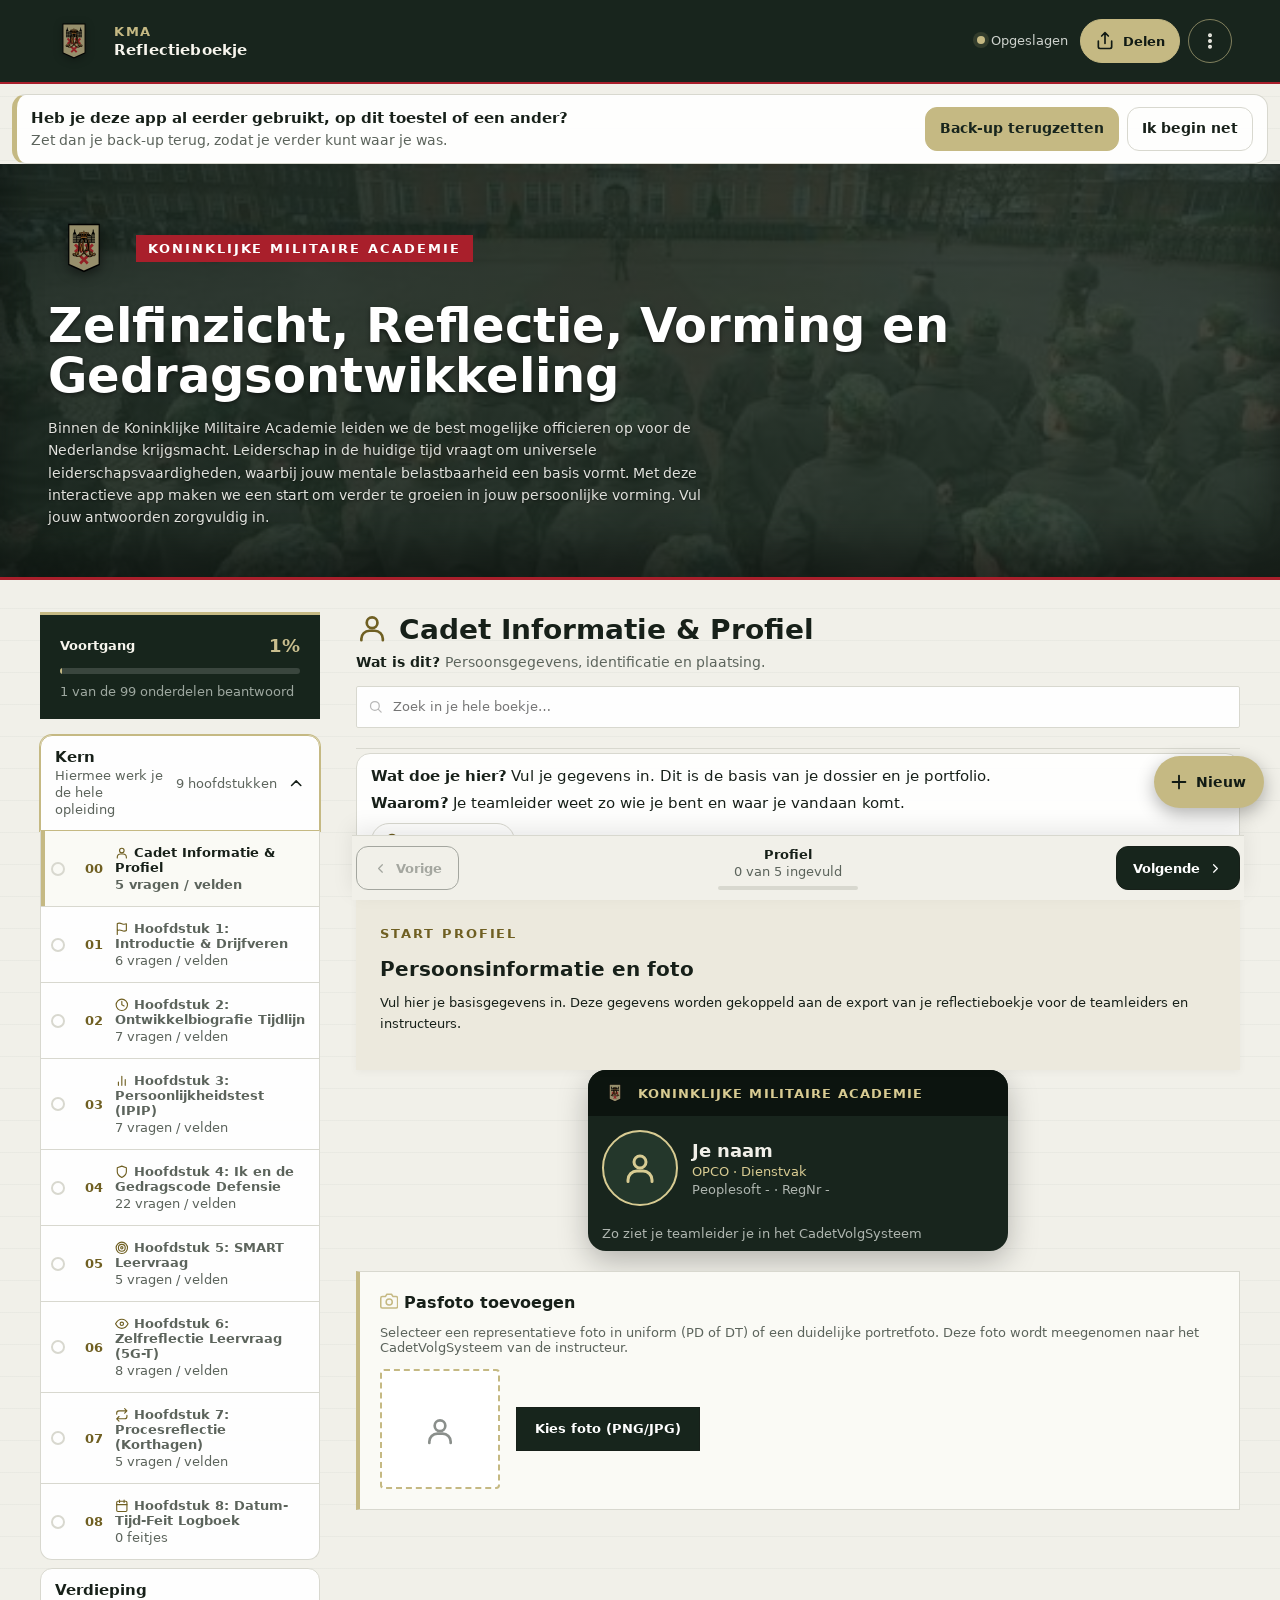
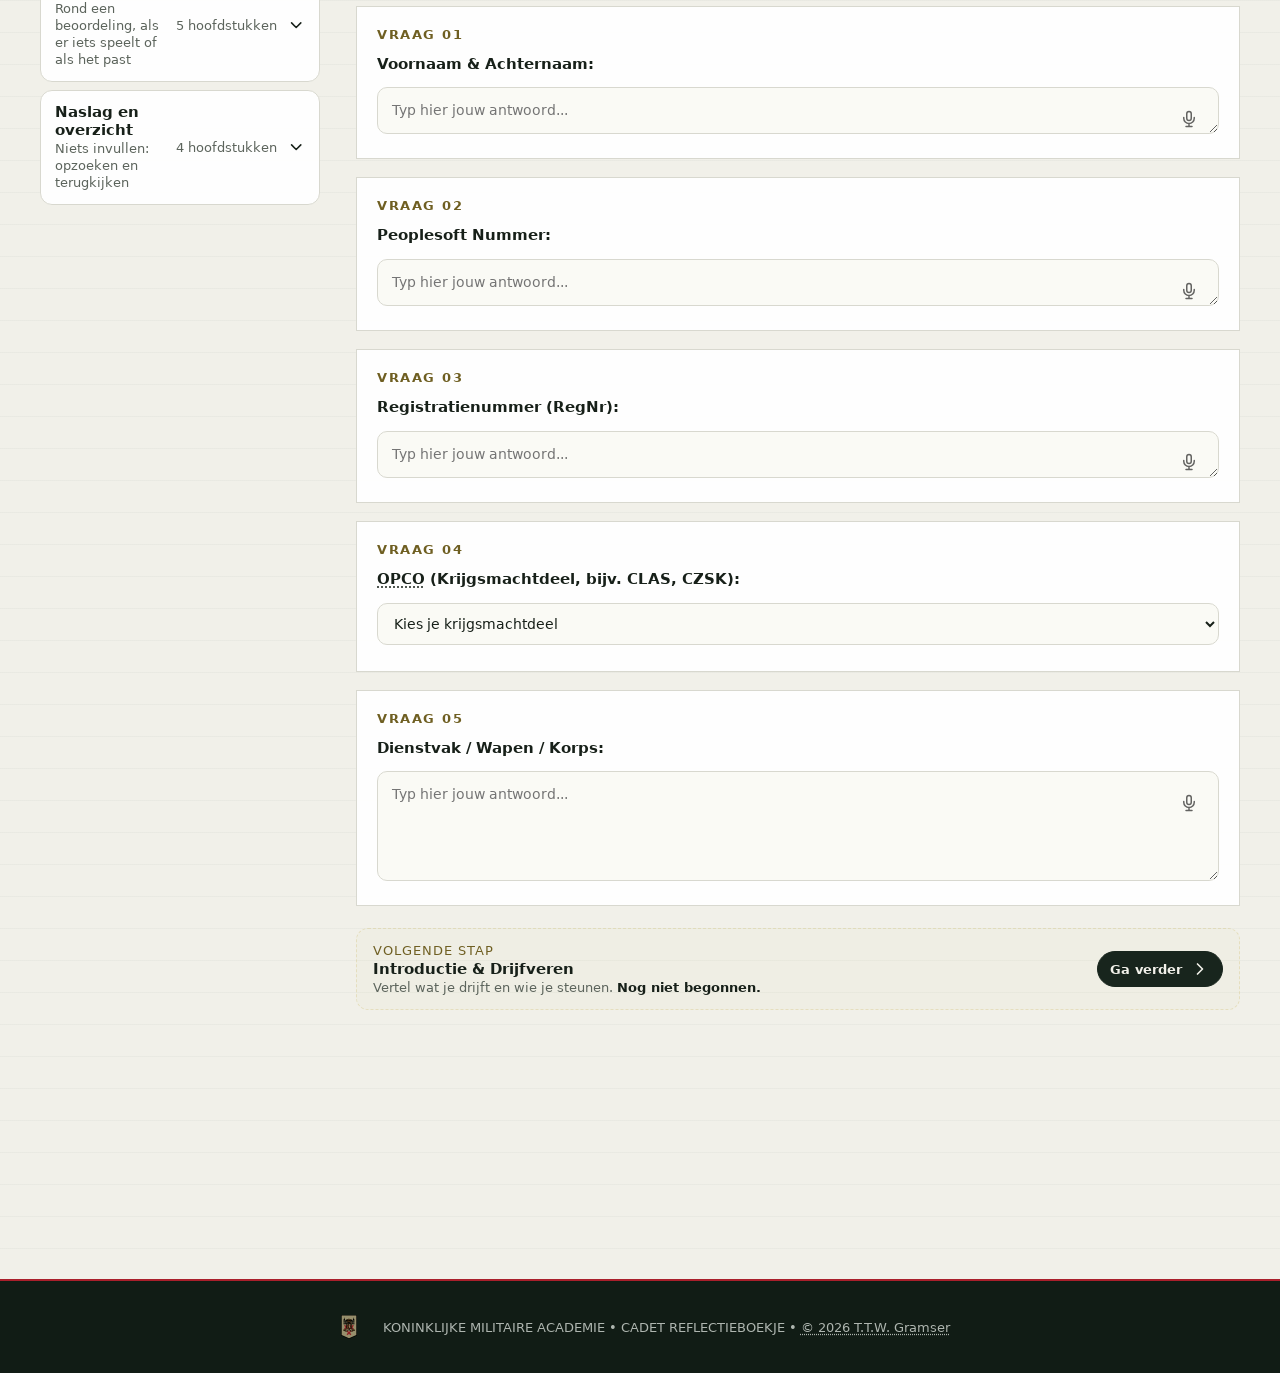
==== reflectieboekje/index.html @ c65cafa5 "Website 4.21.0 Co-Authored-By: Claude Opus 5.5 <noreply@anthropic.com>" ====
<!-- Copyright (c) 2026 T.T.W. Gramser. Gemaakt door T.T.W. Gramser. Alle rechten voorbehouden. -->
<!doctype html>
<html lang="nl">
  <head>
    <meta http-equiv="Content-Security-Policy" content="default-src 'self'; script-src 'self' 'unsafe-inline'; style-src 'self' 'unsafe-inline'; img-src 'self' data: blob:; media-src 'self' data: blob:; font-src 'self' data:; connect-src 'self'; worker-src 'self' blob:; frame-src 'self' blob: data:; manifest-src 'self'; object-src 'none'; base-uri 'self'; form-action 'none'">
    <link rel="manifest" href="manifest.webmanifest">
    <meta name="theme-color" content="#0c140f">
    <meta name="apple-mobile-web-app-capable" content="yes">
    <meta name="mobile-web-app-capable" content="yes">
    <meta name="apple-mobile-web-app-status-bar-style" content="black-translucent">
    <link rel="apple-touch-icon" href="apple-touch-icon.png">
    <script src="kma-web.js"></script>
    <script src="kma-web-veilig.js" defer></script>
    <link rel="stylesheet" href="fonts/fonts.css" />
    <script src="kma-bridge.js"></script>
    <script src="kma-5gt.js"></script>
    <script src="kma-patterns.js"></script>
    <script src="kma-transfer.js"></script>
    <script src="kma-gegevens.js"></script>
    <script src="kma-opco.js"></script>
    <meta charset="UTF-8" />
    <meta name="viewport" content="width=device-width, initial-scale=1.0" />
    <title>KMA - Reflectieboekje</title>
    <style>
      /* Fonts are bundled in the app (fonts/fonts.css), so they also work offline */

      :root {
        --bg-main: #f1f0e9;
        --bg-card: rgba(255, 255, 255, 0.92);
        --bg-card-deep: #ece9dd;
        --bg-widget: #fafaf5;
        --text-primary: #172019;
        --text-muted: #5c645c;
        --header-bg: #18251d;
        --accent-red: #a91f2b;
        --accent-gold: #c5b983;
        --accent-red-text: #a91f2b;   /* rode tekst: genoeg contrast (WCAG) */
        --accent-gold-text: #6f6430;  /* gouden tekst op licht: genoeg contrast */
        --border-color: #d8d8cf;
      }

      body.dark-theme {
        --bg-main: #111a14;
        --bg-card: rgba(24, 37, 29, 0.88);
        --bg-card-deep: #1b2a20;
        --bg-widget: #18261e;
        --text-primary: #f1f0e9;
        --text-muted: #aeb5af;
        --header-bg: #0c140f;
        --accent-red: #c82837;
        --accent-gold: #d8cb92;
        --accent-red-text: #ec7680;
        --accent-gold-text: #d8cb92;
        --tp-sum-text: #ec7680;
        --tp-form-text: #7fb3dc;
        --border-color: #2c3d31;
      }

      * { box-sizing: border-box; }
      html { scroll-behavior: smooth; }
      body { margin: 0; min-width: 320px; min-height: 100vh; font-family: 'KMA Tekst', system-ui, sans-serif; background: var(--bg-main); color: var(--text-primary); transition: background 300ms ease, color 300ms ease; }
      button, textarea, input, select { font: inherit; }
      button, a { -webkit-tap-highlight-color: transparent; }

      .app-shell {
        min-height: 100vh;
        background: linear-gradient(rgba(38, 49, 39, 0.035) 1px, transparent 1px), var(--bg-main);
        background-size: 100% 32px;
      }

      .site-header {
        min-height: 84px;
        height: auto;
        display: flex;
        align-items: center;
        justify-content: space-between;
        padding: 12px clamp(16px, 4vw, 48px);
        color: #f7f5ed;
        background: var(--header-bg);
        border-bottom: 2px solid var(--accent-red);
        position: relative;
        z-index: 100;
        gap: 16px;
        flex-wrap: wrap;
      }

      .brand { display: flex; align-items: center; gap: 14px; color: inherit; text-decoration: none; }
      .brand-logo {
        height: 52px;
        width: auto;
        object-fit: contain;
        filter: drop-shadow(0 2px 4px rgba(0,0,0,0.3));
      }
      .brand-copy { display: flex; flex-direction: column; gap: 2px; }
      .brand-copy span { color: var(--accent-gold); font-size: 13px; font-weight: 700; letter-spacing: 0.13em; text-transform: uppercase; }
      .brand-copy strong { font-family: 'KMA Tekst', sans-serif; font-size: 17px; letter-spacing: 0.01em; }

      /* Improved Grid Toolbar for Header Action Buttons */
      .header-actions {
        display: grid;
        grid-template-columns: repeat(auto-fit, minmax(90px, 1fr));
        gap: 8px;
        align-items: center;
        z-index: 101;
      }

      .save-status {
        display: flex; align-items: center; gap: 6px; color: #ccd1cc; font-size: 13px;
        grid-column: 1 / -1; justify-content: flex-end; margin-bottom: 2px;
      }
      .status-dot { width: 8px; height: 8px; border-radius: 50%; background: var(--accent-gold); box-shadow: 0 0 0 4px rgba(197, 185, 131, 0.15); transition: background 300ms ease; }
      .status-dot.saving { background: var(--kma-action); box-shadow: 0 0 0 4px rgba(197, 185, 131, 0.3); }

      .btn-header {
        padding: 8px 12px; border: 1px solid var(--accent-gold); color: var(--accent-gold); background: rgba(24, 37, 29, 0.9);
        font-size: 13px; font-weight: 700; cursor: pointer; border-radius: 4px; transition: all 160ms ease;
        touch-action: manipulation; text-align: center; white-space: nowrap;
      }
      .btn-header:hover, .btn-header:active { background: var(--accent-gold); color: #18251d; }

      .hero {
        position: relative;
        z-index: 1;
        padding: 48px clamp(16px, 4vw, 48px);
        color: white;
        background: linear-gradient(135deg, rgba(24, 37, 29, 0.9) 0%, rgba(40, 54, 44, 0.85) 100%),
                    url('kma-academie.jpg') center/cover no-repeat;
        border-bottom: 3px solid var(--accent-red);
        box-shadow: inset 0 -30px 40px rgba(0,0,0,0.4);
      }
      .hero-brand {
        display: flex;
        align-items: center;
        gap: 16px;
        margin-bottom: 16px;
      }
      .hero-logo {
        height: 72px;
        width: auto;
        object-fit: contain;
        filter: drop-shadow(0 3px 6px rgba(0,0,0,0.5));
      }
      .hero .eyebrow { display: inline-block; padding: 6px 12px; color: #fff; background: var(--accent-red); font-size: 13px; font-weight: 700; letter-spacing: 0.15em; text-transform: uppercase; }
      .hero h1 { margin: 0; font-family: 'KMA Tekst', sans-serif; font-size: clamp(28px, 5vw, 48px); font-weight: 600; line-height: 1.05;  text-shadow: 0 2px 4px rgba(0,0,0,0.5); }
      .hero-intro { max-width: 680px; margin: 16px 0 0; color: #e1e2dd; font-size: 14px; line-height: 1.6; text-shadow: 0 1px 2px rgba(0,0,0,0.5); }

      .workspace {
        width: min(1200px, calc(100% - 32px));
        display: grid;
        grid-template-columns: 280px minmax(0, 1fr);
        gap: 36px;
        margin: 0 auto;
        padding: 32px 0 60px;
        position: relative;
        z-index: 2;
      }

      .side-panel { align-self: start; position: sticky; top: 16px; }
      .progress-card { padding: 20px; background: #17251c; color: #f7f5ed; border-top: 3px solid var(--accent-gold); }
      .progress-heading { display: flex; align-items: center; justify-content: space-between; margin-bottom: 12px; font-size: 13px; font-weight: 600; }
      .progress-heading strong { color: #c9be8e; font-size: 18px; }
      .progress-track { height: 6px; background: rgba(255, 255, 255, 0.15); border-radius: 3px; overflow: hidden; }
      .progress-track span { display: block; height: 100%; background: var(--kma-action); transition: width 300ms ease; }
      .progress-card p { margin: 10px 0 0; color: #9da79f; font-size: 13px; }

      .step-nav { margin-top: 16px; border-top: 1px solid var(--border-color); }
      .step-link {
        width: 100%; display: flex; gap: 12px; align-items: center; padding: 14px 10px;
        border: 0; border-bottom: 1px solid var(--border-color); color: var(--text-muted); text-align: left; background: transparent; cursor: pointer; transition: all 160ms ease;
      }
      .step-link:hover { background: rgba(255, 255, 255, 0.4); color: var(--text-primary); }
      .step-link.active { color: var(--text-primary); background: var(--bg-card); box-shadow: inset 4px 0 var(--kma-action); font-weight: 600; }
      .step-number { color: var(--kma-action-text); font-family: 'KMA Tekst', sans-serif; font-size: 13px; font-weight: 700; }
      .step-copy { display: flex; flex-direction: column; gap: 2px; }
      .step-copy strong { font-family: 'KMA Tekst', sans-serif; font-size: 13px; }
      .step-copy small { color: var(--text-muted); font-size: 13px; }

      .section-heading { padding-bottom: 20px; border-bottom: 1px solid var(--border-color); }
      .section-heading h2 { margin: 0 0 8px; color: var(--text-primary); font-family: 'KMA Tekst', sans-serif; font-size: clamp(24px, 4vw, 36px); line-height: 1.1; }
      .section-heading p { margin: 0; color: var(--text-muted); font-size: 14px; }

      /* Search Filter Input */
      .search-box { margin-top: 16px; position: relative; display: flex; align-items: center; }
      .search-box input {
        width: 100%; padding: 10px 14px 10px 36px; border: 1px solid var(--border-color);
        background: var(--bg-card); color: var(--text-primary); font-size: 13px; border-radius: 2px;
      }
      .search-box::before { content: ""; position: absolute; left: 12px; width: 15px; height: 15px; opacity: 0.6; background: url("data:image/svg+xml,%3Csvg xmlns='http://www.w3.org/2000/svg' viewBox='0 0 24 24' fill='none' stroke='%23888' stroke-width='2' stroke-linecap='round'%3E%3Ccircle cx='11' cy='11' r='7'/%3E%3Cpath d='M21 21l-4.35-4.35'/%3E%3C/svg%3E") no-repeat center / contain; }

      .guidance-card { position: relative; margin-top: 24px; padding: 24px; border-top: 4px solid var(--kma-action); color: var(--text-primary); background: var(--bg-card-deep); box-shadow: 0 2px 8px rgba(0,0,0,0.04); }
      .guidance-kicker { margin: 0 0 8px; color: var(--kma-action-text); font-size: 13px; font-weight: 700; letter-spacing: 0.15em; text-transform: uppercase; }
      .guidance-card h3 { margin: 0 0 12px; color: var(--text-primary); font-family: 'KMA Tekst', sans-serif; font-size: 20px; }
      .guidance-card p { margin: 0 0 12px; font-size: 13px; line-height: 1.6; }
      .guidance-emphasis { padding: 12px 14px; border-left: 2px solid #425648; background: rgba(255, 255, 255, 0.3); font-style: italic; }
      .guidance-list { margin: 16px 0; padding-left: 20px; font-size: 13px; line-height: 1.6; }
      .guidance-list li { margin-bottom: 8px; }

      .questions { display: grid; gap: 18px; margin-top: 24px; }
      .question-card { padding: 20px; border: 1px solid var(--border-color); background: var(--bg-card); transition: transform 160ms ease, box-shadow 160ms ease; position: relative; }
      .question-card:focus-within { transform: translateY(-2px); box-shadow: 0 6px 16px rgba(24,37,29,0.08); border-color: #3f5545; }
      .question-card.deepening { border-left: 4px solid var(--kma-action); background: var(--bg-card-deep); }
      .question-label { display: flex; align-items: center; justify-content: space-between; margin-bottom: 12px; color: var(--kma-action-text); font-size: 13px; font-weight: 700; letter-spacing: 0.12em; text-transform: uppercase; }
      .question-card label { display: block; margin-bottom: 12px; color: var(--text-primary); font-family: 'KMA Tekst', sans-serif; font-size: 15px; font-weight: 600; line-height: 1.45; }

      .textarea-wrapper { position: relative; }
      .question-card textarea {
        width: 100%; min-height: 110px; resize: vertical; padding: 12px 14px; padding-right: 40px;
        border: 1px solid var(--border-color); outline: none; color: var(--text-primary); background: var(--bg-widget); font-size: 14px; line-height: 1.5;
      }
      .question-card textarea:focus { border-color: #3f5545; box-shadow: 0 0 0 3px rgba(63, 85, 69, 0.12); }

      .btn-mic {
        position: absolute; right: 10px; top: 10px; background: transparent; border: none; font-size: 18px; cursor: pointer; opacity: 0.6; transition: opacity 160ms ease;
      }
      .btn-mic:hover { opacity: 1.0; }
      .btn-mic.listening { opacity: 1.0; animation: pulse-mic 1s infinite; }
      @keyframes pulse-mic { 0% { transform: scale(1); } 50% { transform: scale(1.2); } 100% { transform: scale(1); } }

      /* Interactive Widgets */
      .widget-box { margin-top: 20px; padding: 20px; background: var(--bg-widget); border: 1px solid var(--border-color); border-left: 4px solid var(--accent-gold); }
      .widget-box h4 { margin: 0 0 12px; color: var(--text-primary); font-family: 'KMA Tekst', sans-serif; font-size: 16px; }

      .hexaco-grid { display: grid; grid-template-columns: repeat(auto-fit, minmax(220px, 1fr)); gap: 14px; margin-top: 14px; }
      .hexaco-item { padding: 12px; background: var(--bg-card); border: 1px solid var(--border-color); }
      .hexaco-item label { display: flex; justify-content: space-between; font-size: 13px; font-weight: 700; color: var(--text-primary); margin-bottom: 6px; }
      .hexaco-item input[type=range] { width: 100%; accent-color: var(--accent-red); cursor: pointer; }

      .swot-grid { display: grid; grid-template-columns: 1fr 1fr; gap: 12px; margin-top: 14px; }
      .swot-box { padding: 12px; border: 1px solid var(--border-color); background: var(--bg-card); }
      .swot-box h5 { margin: 0 0 6px; font-size: 13px; font-weight: 700; color: var(--kma-action-text); }
      .swot-box ul { margin: 0; padding-left: 18px; font-size: 13px; color: var(--text-primary); }

      .timeline-list { display: flex; flex-direction: column; gap: 8px; margin-top: 12px; }
      .timeline-entry { display: flex; align-items: center; justify-content: space-between; padding: 8px 12px; background: var(--bg-card); border: 1px solid var(--border-color); font-size: 13px; }
      .timeline-entry.top { border-left: 3px solid #18251d; }
      .timeline-entry.bottom { border-left: 3px solid var(--accent-red); }
      .timeline-form { display: flex; gap: 8px; flex-wrap: wrap; margin-top: 10px; }
      .timeline-form input, .timeline-form select { padding: 8px 10px; border: 1px solid var(--border-color); font-size: 13px; background: var(--bg-card); color: var(--text-primary); }

      /* 5G-T Multi Case Manager */
      .cases-tabs { display: flex; flex-wrap: wrap; gap: 8px; margin-bottom: 16px; border-bottom: 2px solid var(--border-color); padding-bottom: 12px; }
      .case-tab {
        padding: 8px 14px; background: var(--bg-card-deep); border: 1px solid var(--border-color); color: var(--text-primary);
        font-size: 13px; font-weight: 600; cursor: pointer; border-radius: 3px; transition: all 160ms ease;
      }
      .case-tab.active { background: #18251d; color: #fff; border-color: #18251d; }
      .btn-add-case { padding: 8px 14px; background: var(--kma-action); color: var(--kma-action-ink); border: none; font-size: 13px; font-weight: 700; cursor: pointer; border-radius: 3px; }

      /* Jargon List Grid */
      .jargon-grid { display: grid; grid-template-columns: repeat(auto-fit, minmax(280px, 1fr)); gap: 14px; margin-top: 16px; }
      .jargon-card { padding: 14px; background: var(--bg-card); border: 1px solid var(--border-color); border-left: 3px solid var(--kma-action); }
      .jargon-card-header { display: flex; justify-content: space-between; align-items: center; margin-bottom: 6px; }
      .jargon-title { font-weight: 700; font-size: 14px; color: var(--text-primary); }
      .jargon-cat { font-size: 13px; font-weight: 700; padding: 2px 6px; background: var(--bg-card-deep); color: var(--kma-action-text); text-transform: uppercase; border-radius: 2px; }
      .jargon-def { font-size: 13px; color: var(--text-muted); line-height: 1.5; margin: 0; }

      /* Floating Action Buttons (FABs) */
      .fab-container {
        position: fixed; right: 20px; bottom: 20px; z-index: 990;
        display: flex; flex-direction: column; gap: 10px; align-items: flex-end;
      }
      .fab-btn {
        display: flex; align-items: center; gap: 8px; padding: 12px 18px;
        color: #fff; border: none; border-radius: 30px; font-size: 13px; font-weight: 700;
        cursor: pointer; box-shadow: 0 4px 16px rgba(0,0,0,0.3); transition: transform 160ms ease, background 160ms ease;
        touch-action: manipulation;
      }
      .fab-btn.ref5gt { background: #18251d; border: 1px solid var(--accent-gold); }
      .fab-btn:hover, .fab-btn:active { transform: scale(1.05); }

      /* Modal Overlay */
      .modal-overlay {
        position: fixed; inset: 0; z-index: 1000; background: rgba(0,0,0,0.65); backdrop-filter: blur(3px);
        display: none; align-items: center; justify-content: center; padding: 16px;
      }
      .modal-overlay.active { display: flex !important; }
      .modal-card {
        width: min(750px, 100%); max-height: 90vh; overflow-y: auto; background: var(--bg-main);
        border: 2px solid var(--accent-gold); padding: 24px; border-radius: 4px; box-shadow: 0 10px 30px rgba(0,0,0,0.4);
      }

      .pin-modal-overlay {
        position: fixed; inset: 0; z-index: 9999; background: #111c15; color: #fff;
        display: none; flex-direction: column; align-items: center; justify-content: center; padding: 24px; text-align: center;
      }
      .pin-modal-overlay.active { display: flex !important; }
      .pin-input-box {
        width: 180px; padding: 12px; font-size: 24px; letter-spacing: 0.3em; text-align: center;
        margin: 16px 0; border: 2px solid var(--accent-gold); background: #18251d; color: #fff; outline: none;
      }

      .hexaco-test-item { padding: 12px; border-bottom: 1px solid var(--border-color); background: var(--bg-card); }
      .hexaco-test-item label { display: block; font-size: 13px; font-weight: 600; margin-bottom: 8px; color: var(--text-primary); }
      .likert-options { display: flex; gap: 12px; flex-wrap: wrap; font-size: 13px; }
      .likert-options label { font-weight: normal; cursor: pointer; display: flex; align-items: center; gap: 4px; margin: 0; }

      .form-navigation { display: flex; justify-content: space-between; gap: 12px; margin-top: 28px; padding-top: 20px; border-top: 1px solid var(--border-color); }
      .button {
        min-height: 44px; display: inline-flex; align-items: center; justify-content: center; gap: 8px;
        padding: 0 18px; border: 1px solid var(--text-primary); font-size: 13px; font-weight: 700; cursor: pointer; transition: all 160ms ease;
      }
      .button.primary { color: white; background: #17251c; }
      .button.secondary { color: var(--text-primary); background: transparent; }
      .button.danger { color: var(--kma-warn-text); border-color: var(--kma-warn); background: transparent; }
      .button:disabled { opacity: 0.35; cursor: not-allowed; }

      footer {
        display: flex; align-items: center; justify-content: center; gap: 16px; padding: 28px 24px;
        color: #aeb5af; background: #111c15; font-size: 13px; text-align: center; border-top: 2px solid var(--accent-red);
      }

      /* Print View Styling */
      @media print {
        .site-header, .hero, .side-panel, .form-navigation, .fab-container, .btn-header, .search-box, .btn-mic { display: none !important; }
        .workspace { display: block; width: 100%; }
        .question-card, .widget-box, .guidance-card { page-break-inside: avoid; border: 1px solid #000; background: #fff !important; color: #000 !important; }
        textarea { border: 1px solid #000 !important; background: #fff !important; color: #000 !important; }
      }

      @media (max-width: 850px) {
        .workspace { grid-template-columns: minmax(0, 1fr); gap: 24px; }
        .side-panel, .side-panel * { min-width: 0; }
        .side-panel { position: static; }
        .step-nav { display: grid; grid-template-columns: repeat(2, 1fr); }
      }
      @media (max-width: 600px) {
        .step-nav { grid-template-columns: 1fr; }
        .form-navigation { flex-direction: column-reverse; }
        .button { width: 100%; }
        .header-actions { grid-template-columns: repeat(2, 1fr); }
        .fab-container { right: 16px; bottom: 16px; }
        .swot-grid { grid-template-columns: 1fr; }
      @keyframes spin { 0% { transform: rotate(0deg); } 100% { transform: rotate(360deg); } }
    </style>
    <script src="qrcode.min.js"></script>
      <link rel="stylesheet" href="kma-ui.css" />
    <link rel="stylesheet" href="kma-chapters.css" />
  </head>
  <body>
    <!-- PIN Verification Lock Screen -->
    <div class="pin-modal-overlay" id="pin-lock-screen">
      <img src="kma-embleem.svg" alt="KMA Embleem" style="height: 80px; margin-bottom: 16px;" />
      <h2 style="margin: 0 0 8px; font-family: 'KMA Tekst', sans-serif; color: var(--accent-gold);">KONINKLIJKE MILITAIRE ACADEMIE</h2>
      <p style="font-size: 14px; color: #ccc; margin: 0 0 16px;">Beveiligd Cadet Reflectieboekje. Voer je 4-cijferige PIN-code in:</p>
      <input type="password" id="pin-verify-input" maxlength="4" class="pin-input-box" placeholder="••••" />
      <div style="display:flex; gap:10px;">
        <button type="button" class="button primary" onclick="verifyPin()">Ontgrendelen 🔓</button>
      </div>
      <p id="pin-error-msg" style="color:var(--accent-red-text, var(--accent-red)); font-size:13px; margin-top:12px; display:none;">Onjuiste PIN-code. Probeer opnieuw.</p>

    </div>

    <div class="app-shell">
      <header class="site-header">
        <a class="brand" href="#">
          <img src="kma-embleem.svg" alt="KMA Embleem" class="brand-logo" />
          <div class="brand-copy">
            <span>KMA</span>
            <strong>Reflectieboekje</strong>
          </div>
        </a>
        <div class="header-actions">
          <div class="save-status">
            <span class="status-dot" id="status-dot"></span>
            <span id="save-status-text">Opgeslagen</span>
          </div>
          <button type="button" class="btn-header" onclick="openKMASelfFormModal()" title="KMA Beoordelingsformulier (Zelfbeoordeling)">📑 Beoordelingsformulier</button>
          <button type="button" class="btn-header" onclick="openCadetQRModal()" title="Toon Snel Profiel QR Code voor Instructeur">📱 QR Code</button>
          <button type="button" class="btn-header" onclick="shareViaBluetoothNative()" title="Deel met Teamleider via Quick Share of Bluetooth">📶 Quick Share</button>
          <button type="button" class="btn-header" onclick="openPinSetupModal()" title="Beveiliging PIN Instellen">🔒 PIN</button>
          <button type="button" class="btn-header" onclick="toggleTheme()" title="Wissel Donkere/Lichte Modus">🌙 Modus</button>
          <button type="button" class="btn-header" onclick="openPrintPreview()" title="Opgemaakte Afdruk / PDF">🖨️ PDF</button>
          <button type="button" class="btn-header" onclick="triggerImportBackup()" title="Back-up terugzetten">📂 Terugzetten</button>
          <button type="button" class="btn-header" onclick="exportAnswers()" title="Alles Exporteren">📄 Export</button>
          <input type="file" id="file-import" accept=".json,.txt" style="display:none;" onchange="importBackupFile(event)" />
        </div>
      </header>

      <section class="hero">
        <div class="hero-brand">
          <img src="kma-embleem.svg" alt="KMA Embleem" class="hero-logo" />
          <span class="eyebrow">Koninklijke Militaire Academie</span>
        </div>
        <h1>Zelfinzicht, Reflectie, Vorming en Gedragsontwikkeling</h1>
        <p class="hero-intro">
          Binnen de Koninklijke Militaire Academie leiden we de best mogelijke officieren op voor de Nederlandse krijgsmacht. Leiderschap in de huidige tijd vraagt om universele leiderschapsvaardigheden, waarbij jouw mentale belastbaarheid een basis vormt. Met deze interactieve app maken we een start om verder te groeien in jouw persoonlijke vorming. Vul jouw antwoorden zorgvuldig in.
        </p>
      </section>

      <main class="workspace">
        <aside class="side-panel">
          <div class="progress-card">
            <div class="progress-heading">
              <span>Voortgang</span>
              <strong id="progress-percentage">0%</strong>
            </div>
            <div class="progress-track">
              <span id="progress-bar" style="width: 0%"></span>
            </div>
            <p id="progress-details">0 van de 85 onderdelen beantwoord</p>
          </div>

          <nav class="step-nav" id="step-nav"></nav>
        </aside>

        <section class="content-panel">
          <!-- Sticky Quick-Select Chapter Dropdown Menu -->
          <div style="display:flex; flex-wrap:wrap; gap:8px; justify-content:space-between; align-items:center; background:var(--bg-card); padding:10px 14px; border:1px solid var(--border-color); margin-bottom:16px; border-left:4px solid var(--kma-action);">
            <label for="quick-chapter-select" style="font-size:13px; color:var(--text-primary); font-weight:bold;">📑 Snelle Hoofdstukken Navigatie:</label>
            <select id="quick-chapter-select" onchange="goToStep(parseInt(this.value, 10))" style="max-width:100%; min-width:0; flex:1 1 200px; padding:8px 10px; border:1px solid var(--border-color); font-size:13px; background:var(--bg-widget); color:var(--text-primary); font-weight:bold;">
            </select>
          </div>

          <div class="section-heading">
            <h2 id="step-title">1. Introductie</h2>
            <p id="step-desc">Basisgegevens, gezinssituatie en woonsituatie.</p>

            <div class="search-box">
              <input type="text" id="search-input" aria-label="Zoek in je hele boekje" placeholder="🔍 Zoek trefwoord in vragen, antwoorden & begrippen..." oninput="filterQuestions(this.value)" />
            </div>
          </div>

          <div id="guidance-container"></div>
          <div id="widget-container"></div>
          <div class="questions" id="questions-container"></div>

          <div class="form-navigation" style="margin-bottom: 30px;">
            <button type="button" class="button secondary" id="btn-prev" onclick="changeStep(-1)">← Vorige</button>
            <div style="display:flex; gap:8px;">
              <button type="button" class="button danger" onclick="clearData()">Wissen</button>
              <button type="button" class="button primary" id="btn-next" onclick="changeStep(1)">Volgende →</button>
            </div>
          </div>
          <div style="height: 120px;"></div>
        </section>
      </main>

      <!-- Export Fallback Modal Overlay -->
      <div class="modal-overlay" id="export-modal">
        <div class="modal-card">
          <div style="display:flex; justify-content:space-between; align-items:center; margin-bottom:16px;">
            <h3 style="margin:0; color:var(--text-primary);" id="export-modal-title">📄 Exporteer Dossier</h3>
            <button type="button" style="background:transparent; color:var(--text-primary); border:1px solid var(--border-color); font-size:18px; cursor:pointer;" onclick="closeExportModal()">✕</button>
          </div>
          <p style="font-size:13px; color:var(--text-muted); margin-bottom:12px;">Hieronder zie je jouw geëxporteerde rapportage. Tik op de knop om de tekst te kopiëren of op te slaan:</p>
          <textarea id="export-modal-textarea" style="width:100%; min-height:250px; font-family:monospace; font-size:13px; padding:10px; border:1px solid var(--border-color); background:var(--bg-widget); color:var(--text-primary);" readonly></textarea>
          <div style="display:flex; justify-content:flex-end; gap:8px; margin-top:12px;">
            <button type="button" class="button secondary kma-btn-sluit" onclick="closeExportModal()">Sluiten</button>
            <button type="button" class="button primary" onclick="copyExportText()">📋 Kopieer naar Klembord</button>
          </div>
        </div>
      </div>

      <!-- QR Code Modal Overlay for Cadet -->
      <div class="modal-overlay" id="qr-modal">
        <div class="modal-card" style="width:min(580px, 98%); text-align:center; padding:32px;">
          <div style="display:flex; justify-content:space-between; align-items:center; margin-bottom:16px;">
            <h3 style="margin:0; font-size:22px; color:var(--text-primary);">📱 QR-code snel profiel</h3>
            <button type="button" style="background:transparent; color:var(--text-primary); border:1px solid var(--border-color); font-size:22px; cursor:pointer;" onclick="closeCadetQRModal()">✕</button>
          </div>
          <p style="font-size:14px; color:var(--text-muted); margin-bottom:20px;">Laat deze grote QR-code scannen door jouw Teamleider of Senior-instructeur op het CadetVolgSysteem om je profiel direct over te dragen:</p>
          <div id="qrcode-container" style="display:flex; justify-content:center; align-items:center; padding:18px; background:#ffffff; border-radius:12px; width:320px; height:320px; margin:0 auto 20px; box-shadow:0 6px 20px rgba(0,0,0,0.25);"></div>
          <p id="qr-cadet-name" style="font-weight:bold; font-size:16px; color:var(--accent-gold); margin-bottom:20px;"></p>
          <button type="button" class="button secondary kma-btn-sluit" style="width:100%; padding:14px; font-size:14px;" onclick="closeCadetQRModal()">Sluiten</button>
        </div>
      </div>

      <!-- HEXACO Interactive Questionnaire Modal (Self & Observer 360) -->
      <div class="modal-overlay" id="hexaco-test-modal">
        <div class="modal-card">
          <div style="display:flex; justify-content:space-between; align-items:center; margin-bottom:16px; border-bottom:2px solid var(--accent-red); padding-bottom:12px;">
            <div>
              <h3 style="margin:0; color:var(--text-primary);">📊 Persoonlijkheidstest (96 stellingen)</h3>
              <small style="color:var(--text-muted);">Inclusief Zelfbeoordeling & 360° Observators</small>
            </div>
            <button type="button" style="background:transparent; color:var(--text-primary); border:1px solid var(--border-color); font-size:18px; cursor:pointer;" onclick="closeHexacoTestModal()">✕</button>
          </div>

          <div style="display:flex; gap:10px; margin-bottom:16px; border-bottom:1px solid var(--border-color); padding-bottom:8px;">
            <button type="button" class="button primary" id="tab-self-btn" onclick="switchHexacoTab('self')">👤 Zelfbeoordeling </button>
            <button type="button" class="button secondary" id="tab-obs-btn" onclick="switchHexacoTab('obs')">👥 360° Observator(s)</button>
          </div>

          <!-- Self Test Container -->
          <div id="hexaco-self-container">
            <p style="font-size:13px; color:var(--text-muted); margin-bottom:12px;">Beantwoord de stellingen eerlijk op een schaal van 1 (Helemaal mee oneens) tot 5 (Helemaal mee eens):</p>
            <div id="hexaco-self-questions-list" style="max-height:50vh; overflow-y:auto; margin-bottom:16px;"></div>
            <div style="display:flex; justify-content:space-between; align-items:center;">
              <span id="hexaco-self-progress" style="font-size:13px; font-weight:bold; color:var(--accent-red-text, var(--accent-red));">0 van 96 vragen ingevuld</span>
              <button type="button" class="button primary" onclick="calculateHexacoSelfScores()">Bereken mijn profiel & SWOT 🎯</button>
            </div>
          </div>

          <!-- Observer Container -->
          <div id="hexaco-obs-container" style="display:none;">
            <div style="background:var(--bg-card); padding:14px; border:1px solid var(--border-color); margin-bottom:16px;">
              <h5 style="margin:0 0 10px; font-size:13px;">+ Nieuwe Observator Toevoegen (bijv. Mede-cadet, Instructeur, Partner)</h5>
              <div style="display:flex; gap:10px; flex-wrap:wrap; margin-bottom:10px;">
                <input type="text" id="obs-name-input" placeholder="Naam observator (bijv. Cadet Jansen)" style="flex:1; min-width:180px; padding:8px; border:1px solid var(--border-color); font-size:13px;" />
                <select id="obs-role-input" style="padding:8px; border:1px solid var(--border-color); font-size:13px;">
                  <option value="Mede-cadet / Peer">Mede-cadet / Peer</option>
                  <option value="Instructeur / GC">Instructeur / GC</option>
                  <option value="Partner / Familie">Partner / Familie</option>
                  <option value="Vriend / Bekende">Vriend / Bekende</option>
                </select>
              </div>
              <button type="button" class="button primary" onclick="addObserverProfile()">Start Observator Test 📝</button>
            </div>

            <div id="obs-questions-section" style="display:none; margin-bottom:16px; border-top:2px solid var(--accent-gold); padding-top:12px;">
              <h5 id="active-obs-title" style="margin:0 0 8px; color:var(--accent-red-text, var(--accent-red));">📝 Observatortest Invullen</h5>
              <div id="obs-questions-list" style="max-height:45vh; overflow-y:auto; margin-bottom:12px;"></div>
              <button type="button" class="button primary" onclick="saveObserverTestAnswers()">Opslaan & Bereken Observator Uitslag 🎯</button>
            </div>

            <div id="obs-profiles-list" style="display:grid; gap:10px;"></div>
          </div>
        </div>
      </div>

      <!-- PIN Setup Modal -->
      <div class="modal-overlay" id="pin-setup-modal">
        <div class="modal-card" style="width:min(450px, 100%);">
          <div style="display:flex; justify-content:space-between; align-items:center; margin-bottom:16px;">
            <h3 style="margin:0; color:var(--text-primary);">🔒 PIN-beveiliging instellen</h3>
            <button type="button" style="background:transparent; color:var(--text-primary); border:1px solid var(--border-color); font-size:18px; cursor:pointer;" onclick="closePinSetupModal()">✕</button>
          </div>
          <p style="font-size:13px; color:var(--text-muted); margin-bottom:14px;">Stel een 4-cijferige PIN-code in om je persoonlijke reflecties af te schermen.</p>

          <div style="margin-bottom:14px; text-align:center;">
            <input type="password" id="new-pin-input" maxlength="4" class="pin-input-box" placeholder="••••" />
          </div>
          <div style="display:flex; justify-content:space-between; gap:8px;">
            <button type="button" class="button danger" onclick="removePin()">PIN verwijderen</button>
            <div style="display:flex; gap:8px;">
              <button type="button" class="button secondary kma-btn-sluit" onclick="closePinSetupModal()">Annuleren</button>
              <button type="button" class="button primary" onclick="saveNewPin()">PIN opslaan</button>
            </div>
          </div>
        </div>
      </div>

      <!-- Print / PDF Report Preview Modal -->
      <div class="modal-overlay" id="print-modal">
        <div class="modal-card" style="width:min(850px, 100%);">
          <div style="display:flex; justify-content:space-between; align-items:center; margin-bottom:16px;">
            <h3 style="margin:0; color:var(--text-primary);">🖨️ KMA Reflectie Rapportage & Afdrukweergave</h3>
            <div style="display:flex; gap:8px;">
              <button type="button" class="button primary" onclick="triggerNativePrintPDF()">🖨️ Opslaan als PDF / Afdrukken</button>
              <button type="button" class="button secondary kma-btn-sluit" onclick="closePrintPreview()">Sluiten</button>
            </div>
          </div>
          <div id="print-preview-content" style="background:#fff; color:#000; padding:24px; border:1px solid #ccc; font-size:13px; line-height:1.6;">
            <!-- Generated Report Preview -->
          </div>
        </div>
      </div>

      <!-- KMA Beoordelingsformulier (Zelfbeoordeling) Modal -->
    <div class="modal-overlay" id="kma-self-form-modal">
      <div class="modal-card" style="max-width:1000px; width:96vw; max-height:92vh; border:2px solid var(--accent-gold); box-shadow:0 12px 40px rgba(0,0,0,0.8);">

        <!-- Modal Header -->
        <div style="display:flex; justify-content:space-between; align-items:center; border-bottom:2px solid var(--accent-gold); padding-bottom:14px; margin-bottom:16px;">
          <div style="display:flex; align-items:center; gap:12px;">
            <img src="kma-embleem.svg" style="height:44px; object-fit:contain;" alt="KMA Embleem" />
            <div>
              <h2 style="margin:0; font-family:'KMA Tekst', sans-serif; font-size:20px; color:var(--accent-gold); text-transform:uppercase; letter-spacing:0.5px;">KONINKLIJKE MILITAIRE ACADEMIE</h2>
              <div style="display:flex; align-items:center; gap:8px; margin-top:2px;">
                <span style="background:var(--accent-gold); color:#000; font-size:10px; padding:2px 8px; font-weight:bold; border-radius:3px;">ZELF BEOORDELING</span>
                <span style="font-size:12px; color:var(--text-primary); font-weight:600;">KMA Beoordelingsformulier (Zelfbeoordeling)</span>
              </div>
            </div>
          </div>
          <button style="background:var(--accent-red); color:#fff; border:none; font-size:18px; width:38px; height:38px; border-radius:50%; cursor:pointer; font-weight:bold; display:flex; align-items:center; justify-content:center;" onclick="closeKMASelfFormModal()" title="Sluiten">✕</button>
        </div>

        <div style="overflow-y:auto; flex:1; padding-right:6px; display:grid; gap:16px;">

          <!-- Section 1: Algemene Gegevens -->
          <div style="background:var(--bg-widget); padding:16px; border:1px solid var(--border-color); border-left:4px solid var(--accent-gold); border-radius:6px;">
            <h3 style="color:var(--accent-gold); margin:0 0 12px; font-size:16px;">📋 1. Algemene gegevens cadet</h3>
            <div style="display:grid; grid-template-columns:repeat(auto-fit, minmax(220px, 1fr)); gap:10px;">
              <div>
                <label style="font-size:11px; font-weight:bold; color:var(--text-muted); display:block; margin-bottom:3px;">Naam cadet:</label>
                <input type="text" id="kma-self-name" style="width:100%; padding:8px 10px; background:var(--bg-main); color:var(--text-primary); border:1px solid var(--border-color); border-radius:4px; font-weight:bold; font-size:13px;" />
              </div>
              <div>
                <label style="font-size:11px; font-weight:bold; color:var(--text-muted); display:block; margin-bottom:3px;">Peoplesoft ID:</label>
                <input type="text" id="kma-self-peoplesoft" style="width:100%; padding:8px 10px; background:var(--bg-main); color:var(--text-primary); border:1px solid var(--border-color); border-radius:4px; font-size:13px;" />
              </div>
              <div>
                <label style="font-size:11px; font-weight:bold; color:var(--text-muted); display:block; margin-bottom:3px;">Registratienummer (RegNr):</label>
                <input type="text" id="kma-self-regnr" style="width:100%; padding:8px 10px; background:var(--bg-main); color:var(--text-primary); border:1px solid var(--border-color); border-radius:4px; font-size:13px;" />
              </div>
              <div>
                <label style="font-size:11px; font-weight:bold; color:var(--text-muted); display:block; margin-bottom:3px;">OPCO (Krijgsmachtdeel):</label>
                <input type="text" id="kma-self-opco" style="width:100%; padding:8px 10px; background:var(--bg-main); color:var(--text-primary); border:1px solid var(--border-color); border-radius:4px; font-size:13px;" />
              </div>
              <div>
                <label style="font-size:11px; font-weight:bold; color:var(--text-muted); display:block; margin-bottom:3px;">Groep / Peloton:</label>
                <select id="kma-self-group" style="width:100%; padding:8px 10px; background:var(--bg-main); color:var(--text-primary); border:1px solid var(--border-color); border-radius:4px; font-size:13px;">
                  <option value="ALFA">ALFA Groep</option>
                  <option value="BRAVO">BRAVO Groep</option>
                  <option value="CHARLIE">CHARLIE Groep</option>
                  <option value="DELTA">DELTA Groep</option>
                </select>
              </div>
              <div>
                <label style="font-size:11px; font-weight:bold; color:var(--text-muted); display:block; margin-bottom:3px;">Datum zelfbeoordeling:</label>
                <input type="date" id="kma-self-datum" style="width:100%; padding:8px 10px; background:var(--bg-main); color:var(--text-primary); border:1px solid var(--border-color); border-radius:4px; font-size:13px;" />
              </div>
            </div>
          </div>

          <!-- Section 2: Zelfbeoordeling per Basiswaarde (4 V's) -->
          <div style="background:var(--bg-widget); padding:16px; border:1px solid var(--border-color); border-radius:6px;">
            <div style="display:flex; justify-content:space-between; align-items:center; flex-wrap:wrap; margin-bottom:10px;">
              <h3 style="color:var(--accent-gold); margin:0; font-size:16px;">2. Zelfbeoordeling per Basiswaarde (4 V's): Niveau 1 &amp; 2</h3>
              <span style="font-size:11px; color:var(--text-muted);">Inschatting: <strong style="color:var(--accent-red-text, var(--accent-red));">0</strong> = Onvoldoende | <strong style="color:var(--accent-gold);">1</strong> = Voldoende (Norm) | <strong style="color:#28a745;">2</strong> = Goed (Boven norm)</span>
            </div>

            <!-- V1: Verbondenheid -->
            <div style="background:var(--bg-card-deep); padding:12px; border-left:4px solid var(--accent-red); border-radius:6px; margin-bottom:12px;">
              <h4 style="margin:0 0 8px; color:var(--accent-gold); font-size:15px;">🤝 1. VERBONDENHEID</h4>
              <div style="display:grid; grid-template-columns:repeat(auto-fit, minmax(220px, 1fr)); gap:10px; margin-bottom:10px;">
                <div style="background:var(--bg-main); padding:8px 10px; border:1px solid var(--border-color); border-radius:4px;">
                  <div style="display:flex; justify-content:space-between; align-items:center;">
                    <span style="font-size:12px; font-weight:bold; color:var(--accent-gold);">Niveau 1:</span>
                    <select id="kma-self-v1-n1" style="padding:2px 8px; background:var(--bg-widget); color:var(--text-primary); border:1px solid var(--accent-gold); border-radius:4px; font-weight:bold; font-size:12px; width:65px;">
                      <option value="1">1</option>
                      <option value="2">2</option>
                      <option value="0">0</option>
                    </select>
                  </div>
                  <p style="font-size:10px; color:var(--text-muted); margin:4px 0 0;">Kameraadschap &amp; groepsgeest.</p>
                </div>
                <div style="background:var(--bg-main); padding:8px 10px; border:1px solid var(--border-color); border-radius:4px;">
                  <div style="display:flex; justify-content:space-between; align-items:center;">
                    <span style="font-size:12px; font-weight:bold; color:var(--accent-gold);">Niveau 2:</span>
                    <select id="kma-self-v1-n2" style="padding:2px 8px; background:var(--bg-widget); color:var(--text-primary); border:1px solid var(--accent-gold); border-radius:4px; font-weight:bold; font-size:12px; width:65px;">
                      <option value="1">1</option>
                      <option value="2">2</option>
                      <option value="0">0</option>
                    </select>
                  </div>
                  <p style="font-size:10px; color:var(--text-muted); margin:4px 0 0;">Groepsverbinding onder druk.</p>
                </div>
              </div>
              <textarea id="kma-self-v1-text" placeholder="Jouw feitelijke DTF onderbouwing &amp; voorbeelden voor Verbondenheid..." style="width:100%; min-height:55px; padding:6px 8px; background:var(--bg-main); color:var(--text-primary); border:1px solid var(--border-color); border-radius:4px; font-size:12px;"></textarea>
            </div>

            <!-- V2: Veiligheid -->
            <div style="background:var(--bg-card-deep); padding:12px; border-left:4px solid var(--accent-red); border-radius:6px; margin-bottom:12px;">
              <h4 style="margin:0 0 8px; color:var(--accent-gold); font-size:15px;">🛡️ 2. VEILIGHEID</h4>
              <div style="display:grid; grid-template-columns:repeat(auto-fit, minmax(220px, 1fr)); gap:10px; margin-bottom:10px;">
                <div style="background:var(--bg-main); padding:8px 10px; border:1px solid var(--border-color); border-radius:4px;">
                  <div style="display:flex; justify-content:space-between; align-items:center;">
                    <span style="font-size:12px; font-weight:bold; color:var(--accent-gold);">Niveau 1:</span>
                    <select id="kma-self-v2-n1" style="padding:2px 8px; background:var(--bg-widget); color:var(--text-primary); border:1px solid var(--accent-gold); border-radius:4px; font-weight:bold; font-size:12px; width:65px;">
                      <option value="1">1</option>
                      <option value="2">2</option>
                      <option value="0">0</option>
                    </select>
                  </div>
                  <p style="font-size:10px; color:var(--text-muted); margin:4px 0 0;">Naleven veiligheidsnormen &amp; grenzen.</p>
                </div>
                <div style="background:var(--bg-main); padding:8px 10px; border:1px solid var(--border-color); border-radius:4px;">
                  <div style="display:flex; justify-content:space-between; align-items:center;">
                    <span style="font-size:12px; font-weight:bold; color:var(--accent-gold);">Niveau 2:</span>
                    <select id="kma-self-v2-n2" style="padding:2px 8px; background:var(--bg-widget); color:var(--text-primary); border:1px solid var(--accent-gold); border-radius:4px; font-weight:bold; font-size:12px; width:65px;">
                      <option value="1">1</option>
                      <option value="2">2</option>
                      <option value="0">0</option>
                    </select>
                  </div>
                  <p style="font-size:10px; color:var(--text-muted); margin:4px 0 0;">Proactief ingrijpen bij onveiligheid.</p>
                </div>
              </div>
              <textarea id="kma-self-v2-text" placeholder="Jouw feitelijke DTF onderbouwing &amp; voorbeelden voor Veiligheid..." style="width:100%; min-height:55px; padding:6px 8px; background:var(--bg-main); color:var(--text-primary); border:1px solid var(--border-color); border-radius:4px; font-size:12px;"></textarea>
            </div>

            <!-- V3: Vertrouwen -->
            <div style="background:var(--bg-card-deep); padding:12px; border-left:4px solid var(--accent-red); border-radius:6px; margin-bottom:12px;">
              <h4 style="margin:0 0 8px; color:var(--accent-gold); font-size:15px;">🔒 3. VERTROUWEN</h4>
              <div style="display:grid; grid-template-columns:repeat(auto-fit, minmax(220px, 1fr)); gap:10px; margin-bottom:10px;">
                <div style="background:var(--bg-main); padding:8px 10px; border:1px solid var(--border-color); border-radius:4px;">
                  <div style="display:flex; justify-content:space-between; align-items:center;">
                    <span style="font-size:12px; font-weight:bold; color:var(--accent-gold);">Niveau 1:</span>
                    <select id="kma-self-v3-n1" style="padding:2px 8px; background:var(--bg-widget); color:var(--text-primary); border:1px solid var(--accent-gold); border-radius:4px; font-weight:bold; font-size:12px; width:65px;">
                      <option value="1">1</option>
                      <option value="2">2</option>
                      <option value="0">0</option>
                    </select>
                  </div>
                  <p style="font-size:10px; color:var(--text-muted); margin:4px 0 0;">Integriteit &amp; stipt afspraken nakomen.</p>
                </div>
                <div style="background:var(--bg-main); padding:8px 10px; border:1px solid var(--border-color); border-radius:4px;">
                  <div style="display:flex; justify-content:space-between; align-items:center;">
                    <span style="font-size:12px; font-weight:bold; color:var(--accent-gold);">Niveau 2:</span>
                    <select id="kma-self-v3-n2" style="padding:2px 8px; background:var(--bg-widget); color:var(--text-primary); border:1px solid var(--accent-gold); border-radius:4px; font-weight:bold; font-size:12px; width:65px;">
                      <option value="1">1</option>
                      <option value="2">2</option>
                      <option value="0">0</option>
                    </select>
                  </div>
                  <p style="font-size:10px; color:var(--text-muted); margin:4px 0 0;">Vertrouwensopbouw &amp; herstel bij wrijving.</p>
                </div>
              </div>
              <textarea id="kma-self-v3-text" placeholder="Jouw feitelijke DTF onderbouwing &amp; voorbeelden voor Vertrouwen..." style="width:100%; min-height:55px; padding:6px 8px; background:var(--bg-main); color:var(--text-primary); border:1px solid var(--border-color); border-radius:4px; font-size:12px;"></textarea>
            </div>

            <!-- V4: Verantwoordelijkheid -->
            <div style="background:var(--bg-card-deep); padding:12px; border-left:4px solid var(--accent-red); border-radius:6px;">
              <h4 style="margin:0 0 8px; color:var(--accent-gold); font-size:15px;">⚖️ 4. VERANTWOORDELIJKHEID</h4>
              <div style="display:grid; grid-template-columns:repeat(auto-fit, minmax(220px, 1fr)); gap:10px; margin-bottom:10px;">
                <div style="background:var(--bg-main); padding:8px 10px; border:1px solid var(--border-color); border-radius:4px;">
                  <div style="display:flex; justify-content:space-between; align-items:center;">
                    <span style="font-size:12px; font-weight:bold; color:var(--accent-gold);">Niveau 1:</span>
                    <select id="kma-self-v4-n1" style="padding:2px 8px; background:var(--bg-widget); color:var(--text-primary); border:1px solid var(--accent-gold); border-radius:4px; font-weight:bold; font-size:12px; width:65px;">
                      <option value="1">1</option>
                      <option value="2">2</option>
                      <option value="0">0</option>
                    </select>
                  </div>
                  <p style="font-size:10px; color:var(--text-muted); margin:4px 0 0;">Eigenaarschap &amp; accepteren feedback.</p>
                </div>
                <div style="background:var(--bg-main); padding:8px 10px; border:1px solid var(--border-color); border-radius:4px;">
                  <div style="display:flex; justify-content:space-between; align-items:center;">
                    <span style="font-size:12px; font-weight:bold; color:var(--accent-gold);">Niveau 2:</span>
                    <select id="kma-self-v4-n2" style="padding:2px 8px; background:var(--bg-widget); color:var(--text-primary); border:1px solid var(--accent-gold); border-radius:4px; font-weight:bold; font-size:12px; width:65px;">
                      <option value="1">1</option>
                      <option value="2">2</option>
                      <option value="0">0</option>
                    </select>
                  </div>
                  <p style="font-size:10px; color:var(--text-muted); margin:4px 0 0;">Leiding nemen &amp; groepsverantwoording.</p>
                </div>
              </div>
              <textarea id="kma-self-v4-text" placeholder="Jouw feitelijke DTF onderbouwing &amp; voorbeelden voor Verantwoordelijkheid..." style="width:100%; min-height:55px; padding:6px 8px; background:var(--bg-main); color:var(--text-primary); border:1px solid var(--border-color); border-radius:4px; font-size:12px;"></textarea>
            </div>
          </div>

          <!-- Section 3: Zelf-Inschatting Eindoordeel & SMART Doelen -->
          <div style="background:var(--bg-widget); padding:16px; border:1px solid var(--border-color); border-radius:6px;">
            <h3 style="color:var(--accent-gold); margin:0 0 12px; font-size:16px;">3. Zelf-Inschatting Eindoordeel &amp; SMART Ontwikkeldoelen</h3>
            <div style="margin-bottom:12px;">
              <label style="font-size:12px; font-weight:bold; color:var(--accent-gold); display:block; margin-bottom:4px;">Eigen Inschatting Eindoordeel:</label>
              <select id="kma-self-eindoordeel" style="width:100%; padding:10px; background:var(--bg-main); color:var(--accent-red-text, var(--accent-red)); font-weight:bold; border:2px solid var(--accent-gold); border-radius:4px; font-size:14px;">
                <option value="GESCHIKT">🟢 GESCHIKT: Ik voldoe ruimschoots aan de KMA-normen</option>
                <option value="VOORWAARDELIJK GESCHIKT">🟠 VOORWAARDELIJK GESCHIKT: Ik heb specifieke ontwikkelpunten</option>
                <option value="ONGESCHIKT">🔴 ONGESCHIKT: Ik schiet op kritische punten tekort</option>
              </select>
            </div>
            <div style="margin-bottom:12px;">
              <label style="font-size:11px; font-weight:bold; color:var(--text-primary); display:block; margin-bottom:4px;">Persoonlijke reflectie en motivering:</label>
              <textarea id="kma-self-motivation" placeholder="Omschrijf jouw eigen motivatie en reflectie op je leiderschapsgroei..." style="width:100%; min-height:75px; padding:8px; background:var(--bg-main); color:var(--text-primary); border:1px solid var(--border-color); border-radius:4px; font-size:12px;"></textarea>
            </div>
            <div>
              <label style="font-size:11px; font-weight:bold; color:var(--text-primary); display:block; margin-bottom:4px;">Jouw SMART-ontwikkelafspraken voor de volgende periode:</label>
              <textarea id="kma-self-agreements" placeholder="Aan welke concrete SMART-doelen ga jij de komende periode werken?" style="width:100%; min-height:65px; padding:8px; background:var(--bg-main); color:var(--text-primary); border:1px solid var(--border-color); border-radius:4px; font-size:12px;"></textarea>
            </div>
          </div>

          <!-- Section 4: Handtekening Cadet -->
          <div style="background:var(--bg-widget); padding:16px; border:1px solid var(--border-color); border-radius:6px;">
            <h3 style="color:var(--accent-gold); margin:0 0 12px; font-size:16px;">4. Ondertekening Cadet</h3>
            <div style="padding:10px; background:var(--bg-card-deep); border:1px solid var(--border-color); border-radius:4px;">
              <strong style="font-size:11px;">Naam cadet en datum akkoord:</strong>
              <input type="text" id="kma-self-sig" placeholder="Voornaam Achternaam, datum" style="width:100%; padding:6px; margin-top:6px; background:var(--bg-main); color:var(--text-primary); border:1px solid var(--border-color); border-radius:3px; font-size:12px;" />
            </div>
          </div>

        </div>

        <!-- Sticky Footer Action Bar -->
        <div style="display:flex; justify-content:space-between; gap:10px; margin-top:16px; border-top:1px solid var(--border-color); padding-top:12px;">
          <button class="button secondary" style="border-color:var(--accent-red); color:var(--accent-red-text, var(--accent-red));" onclick="closeKMASelfFormModal()">✕ Sluiten</button>
          <div style="display:flex; gap:8px; flex-wrap:wrap;">
            <button class="button secondary" onclick="exportKMASelfFormDocument()">📄 Exporteer Document (.txt)</button>
            <button class="button primary" onclick="saveKMASelfForm()">💾 Zelfbeoordeling opslaan</button>
          </div>
        </div>
      </div>
    </div>

      <footer>
        <img src="kma-embleem.svg" alt="KMA Embleem" style="height: 36px; object-fit: contain;" />
        <span>KONINKLIJKE MILITAIRE ACADEMIE • CADET REFLECTIEBOEKJE • © 2026 T.T.W. Gramser</span>
      </footer>
    </div>

    <script>
      const STORAGE_KEY = 'kma-dkoo-reflecties';
      const HEXACO_KEY = 'kma-pers-scores';
      const TIMELINE_KEY = 'kma-timeline-items';
      const CASES_5GT_KEY = 'kma-5gt-cases';
      const CASES_KORTHAGEN_KEY = 'kma-korthagen-cases';
      const OFFICIAL_FORM_KEY = 'kma-official-self-form';
      const DTF_KEY = 'kma-dtf-items';
      const JARGON_KEY = 'kma-jargon-items';
      const FITNESS_KEY = 'kma-fitness-logs';
      const PIN_KEY = 'kma-app-pin';
      const THEME_KEY = 'kma-app-theme';
      const HEXACO_SELF_ANSWERS_KEY = 'kma-pers-self-ans';
      const HEXACO_OBSERVERS_KEY = 'kma-pers-observers';

      /* Large-data store. In the app this is the same encrypted storage as everything else
         (no browser quota); IndexedDB was unencrypted and survived 'Wissen'. */
      let dbInstance = true;
      function initIndexedDB() {
        return Promise.resolve(true);
      }

      /* Tot 4.4.0 werd alles hier nog een keer weggeschreven onder 'idb:…'. Die kopie werd nergens gelezen
         en maakte de opslag twee keer zo vol (in de web-app is die beperkt). Nu wordt niets meer dubbel bewaard
         en worden oude kopieën bij het starten opgeruimd; ontbreekt het origineel, dan wordt de kopie het origineel. */
      function dbSet(key, value) { /* niet meer nodig: alles staat al in kmaStore */ }
      (function cleanupIdbCopies() {
        try {
          const keys = [];
          for (let i = 0; i < kmaStore.length; i++) { const k = kmaStore.key(i); if (k && k.indexOf('idb:') === 0 && k.indexOf('idb:kma-cvs') !== 0) keys.push(k); }
          keys.forEach(function (k) {
            const orig = k.slice(4);
            if (kmaStore.getItem(orig) == null) {
              const raw = kmaStore.getItem(k);
              try { const v = JSON.parse(raw); kmaStore.setItem(orig, typeof v === 'string' ? v : JSON.stringify(v)); } catch (e) { return; }
            }
            kmaStore.removeItem(k);
          });
        } catch (e) { console.error(e); }
      })();


      function handleProfilePhoto(event) {
        const file = event.target.files[0];
        if (!file) return;
        const reader = new FileReader();
        reader.onload = function(e) {
          const base64Data = e.target.result;
          kmaStore.setItem('kma-profile-photo', base64Data);
          dbSet('kma-profile-photo', base64Data);
          renderWidgets();
          triggerSavePulse();
        };
        reader.readAsDataURL(file);
      }

      function removeProfilePhoto() {
        kmaConfirm("Foto verwijderen?", { ok: 'Verwijderen', danger: true }).then(function (ok) { if (!ok) return;
          kmaStore.removeItem('kma-profile-photo');
          dbSet('kma-profile-photo', '');
          renderWidgets();
          triggerSavePulse();
        });
      }

      const hexacoQuestionsSelf = [
        { id: 1, trait: "O", facet: "Esthetische waardering", reversed: false, text: "Ik geloof in het belang van kunst." },
        { id: 2, trait: "C", facet: "Ordelijkheid", reversed: false, text: "Ik houd dingen netjes." },
        { id: 3, trait: "A", facet: "Vergevingsgezindheid", reversed: false, text: "Ik probeer te vergeven en te vergeten." },
        { id: 4, trait: "X", facet: "Expressiviteit", reversed: false, text: "Ik praat veel." },
        { id: 5, trait: "E", facet: "Angstigheid", reversed: false, text: "Ik raak in paniek als er gevaar dreigt." },
        { id: 6, trait: "H", facet: "Oprechtheid", reversed: false, text: "Ik doe me niet beter voor dan ik ben." },
        { id: 7, trait: "O", facet: "Nieuwsgierigheid", reversed: false, text: "Ik ben geïnteresseerd in wetenschap." },
        { id: 8, trait: "C", facet: "IJver", reversed: false, text: "Ik werk hard." },
        { id: 9, trait: "A", facet: "Mildheid", reversed: false, text: "Ik accepteer mensen zoals ze zijn." },
        { id: 10, trait: "X", facet: "Sociale durf", reversed: false, text: "Ik ben goed in het houden van een toespraak zonder voorbereiding." },
        { id: 11, trait: "E", facet: "Bezorgdheid", reversed: false, text: "Ik maak me zorgen over dingen." },
        { id: 12, trait: "H", facet: "Eerlijkheid", reversed: false, text: "Ik zou nooit dingen nemen die niet van mij zijn." },
        { id: 13, trait: "O", facet: "Creativiteit", reversed: false, text: "Ik heb een levendige fantasie." },
        { id: 14, trait: "C", facet: "Perfectionisme", reversed: false, text: "Ik let op details." },
        { id: 15, trait: "A", facet: "Flexibiliteit", reversed: false, text: "Ik pas me gemakkelijk aan." },
        { id: 16, trait: "X", facet: "Sociabiliteit", reversed: false, text: "Ik maak gemakkelijk vrienden." },
        { id: 17, trait: "E", facet: "Afhankelijkheid", reversed: false, text: "Ik heb geruststelling nodig." },
        { id: 18, trait: "H", facet: "Hebzuchtvermijding", reversed: false, text: "Ik zou het niet leuk vinden om een beroemdheid te zijn." },
        { id: 19, trait: "O", facet: "Onconventionaliteit", reversed: false, text: "Ik ga tegen de stroom in." },
        { id: 20, trait: "C", facet: "Bedachtzaamheid", reversed: false, text: "Ik maak plannen en houd me eraan." },
        { id: 21, trait: "A", facet: "Geduld", reversed: false, text: "Ik ben meestal een geduldig persoon." },
        { id: 22, trait: "X", facet: "Levendigheid", reversed: false, text: "Ik ben meestal actief en vol energie." },
        { id: 23, trait: "E", facet: "Sentimentaliteit", reversed: false, text: "Ik voel de emoties van anderen." },
        { id: 24, trait: "H", facet: "Bescheidenheid", reversed: false, text: "Ik vind niet dat ik beter ben dan andere mensen." },
        { id: 25, trait: "O", facet: "Esthetische waardering", reversed: false, text: "Ik zie schoonheid in dingen die anderen misschien niet opvallen." },
        { id: 26, trait: "C", facet: "Ordelijkheid", reversed: false, text: "Ik houd van orde." },
        { id: 27, trait: "A", facet: "Vergevingsgezindheid", reversed: false, text: "Ik ben geneigd anderen te vergeven." },
        { id: 28, trait: "X", facet: "Expressiviteit", reversed: false, text: "Ik kom nooit woorden tekort." },
        { id: 29, trait: "E", facet: "Angstigheid", reversed: false, text: "Ik beef in gevaarlijke situaties." },
        { id: 30, trait: "H", facet: "Oprechtheid", reversed: true, text: "Ik gebruik vleierij om vooruit te komen." },
        { id: 31, trait: "O", facet: "Nieuwsgierigheid", reversed: false, text: "Ik zou graag onbekende plaatsen verkennen." },
        { id: 32, trait: "C", facet: "IJver", reversed: false, text: "Ik zet mezelf flink onder druk om te slagen." },
        { id: 33, trait: "A", facet: "Mildheid", reversed: false, text: "Ik heb voor iedereen een goed woord over." },
        { id: 34, trait: "X", facet: "Sociale durf", reversed: false, text: "Ik heb leiderschapskwaliteiten." },
        { id: 35, trait: "E", facet: "Bezorgdheid", reversed: false, text: "Ik raak snel gestrest." },
        { id: 36, trait: "H", facet: "Eerlijkheid", reversed: false, text: "Ik geef wisselgeld terug als een kassamedewerker zich in mijn voordeel vergist." },
        { id: 37, trait: "O", facet: "Creativiteit", reversed: false, text: "Ik bedenk graag nieuwe manieren om dingen te doen." },
        { id: 38, trait: "C", facet: "Perfectionisme", reversed: false, text: "Ik eis kwaliteit." },
        { id: 39, trait: "A", facet: "Flexibiliteit", reversed: false, text: "Ik kan goed advies aannemen." },
        { id: 40, trait: "X", facet: "Sociabiliteit", reversed: false, text: "Ik vind het fijn om deel uit te maken van een groep." },
        { id: 41, trait: "E", facet: "Afhankelijkheid", reversed: false, text: "Ik heb de goedkeuring van anderen nodig." },
        { id: 42, trait: "H", facet: "Hebzuchtvermijding", reversed: true, text: "Ik houd van luxe." },
        { id: 43, trait: "O", facet: "Onconventionaliteit", reversed: false, text: "Ik doe dingen die anderen vreemd vinden." },
        { id: 44, trait: "C", facet: "Bedachtzaamheid", reversed: false, text: "Ik vermijd fouten." },
        { id: 45, trait: "A", facet: "Geduld", reversed: false, text: "Ik raak zelden geïrriteerd." },
        { id: 46, trait: "X", facet: "Levendigheid", reversed: false, text: "Ik lach veel." },
        { id: 47, trait: "E", facet: "Sentimentaliteit", reversed: false, text: "Ik ben diep geraakt door het ongeluk van anderen." },
        { id: 48, trait: "H", facet: "Bescheidenheid", reversed: false, text: "Ik zie mezelf als een gemiddeld persoon." },
        { id: 49, trait: "O", facet: "Esthetische waardering", reversed: true, text: "Ik houd niet van kunst." },
        { id: 50, trait: "C", facet: "Ordelijkheid", reversed: true, text: "Ik laat mijn spullen rondslingeren." },
        { id: 51, trait: "A", facet: "Vergevingsgezindheid", reversed: true, text: "Ik koester wrok." },
        { id: 52, trait: "X", facet: "Expressiviteit", reversed: true, text: "Ik zeg weinig." },
        { id: 53, trait: "E", facet: "Angstigheid", reversed: true, text: "Ik ga gevaar met vertrouwen tegemoet." },
        { id: 54, trait: "H", facet: "Oprechtheid", reversed: true, text: "Ik vertel mensen wat ze willen horen, zodat ze doen wat ik wil." },
        { id: 55, trait: "O", facet: "Nieuwsgierigheid", reversed: true, text: "Ik vermijd moeilijke leesstof." },
        { id: 56, trait: "C", facet: "IJver", reversed: true, text: "Ik doe net genoeg om erdoor te komen." },
        { id: 57, trait: "A", facet: "Mildheid", reversed: true, text: "Ik oordeel snel over anderen." },
        { id: 58, trait: "X", facet: "Sociale durf", reversed: true, text: "Ik blijf op de achtergrond." },
        { id: 59, trait: "E", facet: "Bezorgdheid", reversed: true, text: "Ik blijf kalm onder druk." },
        { id: 60, trait: "H", facet: "Eerlijkheid", reversed: true, text: "Ik speel vals om vooruit te komen." },
        { id: 61, trait: "O", facet: "Creativiteit", reversed: true, text: "Ik heb geen goede verbeelding." },
        { id: 62, trait: "C", facet: "Perfectionisme", reversed: true, text: "Ik besteed te weinig aandacht aan details." },
        { id: 63, trait: "A", facet: "Flexibiliteit", reversed: true, text: "Ik kan er niet tegen als iemand mij tegenspreekt." },
        { id: 64, trait: "X", facet: "Sociabiliteit", reversed: true, text: "Ik houd anderen op afstand." },
        { id: 65, trait: "E", facet: "Afhankelijkheid", reversed: false, text: "Ik zoek steun bij anderen." },
        { id: 66, trait: "H", facet: "Hebzuchtvermijding", reversed: true, text: "Ik ben op zoek naar status." },
        { id: 67, trait: "O", facet: "Onconventionaliteit", reversed: true, text: "Ik word graag gezien als fatsoenlijk en conventioneel." },
        { id: 68, trait: "C", facet: "Bedachtzaamheid", reversed: true, text: "Ik neem overhaaste beslissingen." },
        { id: 69, trait: "A", facet: "Geduld", reversed: true, text: "Ik word snel boos." },
        { id: 70, trait: "X", facet: "Levendigheid", reversed: true, text: "Ik ben snel moe." },
        { id: 71, trait: "E", facet: "Sentimentaliteit", reversed: true, text: "Ik word zelden emotioneel." },
        { id: 72, trait: "H", facet: "Bescheidenheid", reversed: true, text: "Ik geloof dat ik beter ben dan anderen." },
        { id: 73, trait: "O", facet: "Esthetische waardering", reversed: true, text: "Ik houd niet van poëzie." },
        { id: 74, trait: "C", facet: "Ordelijkheid", reversed: true, text: "Ik vergeet vaak dingen terug te leggen op hun plek." },
        { id: 75, trait: "A", facet: "Vergevingsgezindheid", reversed: true, text: "Ik zet het anderen betaald." },
        { id: 76, trait: "X", facet: "Expressiviteit", reversed: true, text: "Ik krop mijn gevoelens op." },
        { id: 77, trait: "E", facet: "Angstigheid", reversed: true, text: "Ik houd van gevaarlijke situaties." },
        { id: 78, trait: "H", facet: "Oprechtheid", reversed: true, text: "Ik maak een show om indruk op mensen te maken." },
        { id: 79, trait: "O", facet: "Nieuwsgierigheid", reversed: true, text: "Ik duik niet diep in een onderwerp." },
        { id: 80, trait: "C", facet: "IJver", reversed: true, text: "Ik stop als het werk te moeilijk wordt." },
        { id: 81, trait: "A", facet: "Mildheid", reversed: true, text: "Ik bekritiseer de tekortkomingen van anderen." },
        { id: 82, trait: "X", facet: "Sociale durf", reversed: true, text: "Ik zou bang zijn om in het openbaar een toespraak te houden." },
        { id: 83, trait: "E", facet: "Bezorgdheid", reversed: true, text: "Ik maak me zelden zorgen." },
        { id: 84, trait: "H", facet: "Eerlijkheid", reversed: true, text: "Ik bewonder een echt slimme oplichterstruc." },
        { id: 85, trait: "O", facet: "Creativiteit", reversed: true, text: "Ik vind het moeilijk om me dingen voor te stellen." },
        { id: 86, trait: "C", facet: "Perfectionisme", reversed: true, text: "Ik laat dingen liever gewoon gebeuren." },
        { id: 87, trait: "A", facet: "Flexibiliteit", reversed: true, text: "Ik ben moeilijk te overtuigen." },
        { id: 88, trait: "X", facet: "Sociabiliteit", reversed: true, text: "Ik ben zelden graag onder de mensen." },
        { id: 89, trait: "E", facet: "Afhankelijkheid", reversed: false, text: "Ik heb vaak hulp nodig." },
        { id: 90, trait: "H", facet: "Hebzuchtvermijding", reversed: true, text: "Het gaat mij vooral om geld." },
        { id: 91, trait: "O", facet: "Onconventionaliteit", reversed: true, text: "Ik word graag gezien als een normaal persoon." },
        { id: 92, trait: "C", facet: "Bedachtzaamheid", reversed: true, text: "Ik stort me in dingen zonder na te denken." },
        { id: 93, trait: "A", facet: "Geduld", reversed: true, text: "Ik verlies mijn zelfbeheersing." },
        { id: 94, trait: "X", facet: "Levendigheid", reversed: true, text: "Ik voel me vaak somber." },
        { id: 95, trait: "E", facet: "Sentimentaliteit", reversed: true, text: "Ik heb zelden last van het zichtbare leed van vreemden." },
        { id: 96, trait: "H", facet: "Bescheidenheid", reversed: true, text: "Ik schep op over mijn goede eigenschappen." }
      ];

      // Dutch Observer 100 Questions Array
      const hexacoQuestionsObserver = [
        { id: 1, trait: "O", facet: "Esthetische waardering", reversed: false, text: "Hij/zij gelooft in het belang van kunst." },
        { id: 2, trait: "C", facet: "Ordelijkheid", reversed: false, text: "Hij/zij houdt dingen netjes." },
        { id: 3, trait: "A", facet: "Vergevingsgezindheid", reversed: false, text: "Hij/zij probeert te vergeven en te vergeten." },
        { id: 4, trait: "X", facet: "Expressiviteit", reversed: false, text: "Hij/zij praat veel." },
        { id: 5, trait: "E", facet: "Angstigheid", reversed: false, text: "Hij/zij raakt in paniek als er gevaar dreigt." },
        { id: 6, trait: "H", facet: "Oprechtheid", reversed: false, text: "Hij/zij doet zich niet beter voor dan hij/zij is." },
        { id: 7, trait: "O", facet: "Nieuwsgierigheid", reversed: false, text: "Hij/zij is geïnteresseerd in wetenschap." },
        { id: 8, trait: "C", facet: "IJver", reversed: false, text: "Hij/zij werkt hard." },
        { id: 9, trait: "A", facet: "Mildheid", reversed: false, text: "Hij/zij accepteert mensen zoals ze zijn." },
        { id: 10, trait: "X", facet: "Sociale durf", reversed: false, text: "Hij/zij is goed in het houden van een toespraak zonder voorbereiding." },
        { id: 11, trait: "E", facet: "Bezorgdheid", reversed: false, text: "Hij/zij maakt zich zorgen over dingen." },
        { id: 12, trait: "H", facet: "Eerlijkheid", reversed: false, text: "Hij/zij zou nooit dingen nemen die niet van hem/haar zijn." },
        { id: 13, trait: "O", facet: "Creativiteit", reversed: false, text: "Hij/zij heeft een levendige fantasie." },
        { id: 14, trait: "C", facet: "Perfectionisme", reversed: false, text: "Hij/zij let op details." },
        { id: 15, trait: "A", facet: "Flexibiliteit", reversed: false, text: "Hij/zij past zich gemakkelijk aan." },
        { id: 16, trait: "X", facet: "Sociabiliteit", reversed: false, text: "Hij/zij maakt gemakkelijk vrienden." },
        { id: 17, trait: "E", facet: "Afhankelijkheid", reversed: false, text: "Hij/zij heeft geruststelling nodig." },
        { id: 18, trait: "H", facet: "Hebzuchtvermijding", reversed: false, text: "Hij/zij zou het niet leuk vinden om een beroemdheid te zijn." },
        { id: 19, trait: "O", facet: "Onconventionaliteit", reversed: false, text: "Hij/zij gaat tegen de stroom in." },
        { id: 20, trait: "C", facet: "Bedachtzaamheid", reversed: false, text: "Hij/zij maakt plannen en houdt zich eraan." },
        { id: 21, trait: "A", facet: "Geduld", reversed: false, text: "Hij/zij is meestal een geduldig persoon." },
        { id: 22, trait: "X", facet: "Levendigheid", reversed: false, text: "Hij/zij is meestal actief en vol energie." },
        { id: 23, trait: "E", facet: "Sentimentaliteit", reversed: false, text: "Hij/zij voelt de emoties van anderen." },
        { id: 24, trait: "H", facet: "Bescheidenheid", reversed: false, text: "Hij/zij vindt zichzelf niet beter dan andere mensen." },
        { id: 25, trait: "O", facet: "Esthetische waardering", reversed: false, text: "Hij/zij ziet schoonheid in dingen die anderen misschien niet opvallen." },
        { id: 26, trait: "C", facet: "Ordelijkheid", reversed: false, text: "Hij/zij houdt van orde." },
        { id: 27, trait: "A", facet: "Vergevingsgezindheid", reversed: false, text: "Hij/zij is geneigd anderen te vergeven." },
        { id: 28, trait: "X", facet: "Expressiviteit", reversed: false, text: "Hij/zij komt nooit woorden tekort." },
        { id: 29, trait: "E", facet: "Angstigheid", reversed: false, text: "Hij/zij beeft in gevaarlijke situaties." },
        { id: 30, trait: "H", facet: "Oprechtheid", reversed: true, text: "Hij/zij gebruikt vleierij om vooruit te komen." },
        { id: 31, trait: "O", facet: "Nieuwsgierigheid", reversed: false, text: "Hij/zij zou graag onbekende plaatsen verkennen." },
        { id: 32, trait: "C", facet: "IJver", reversed: false, text: "Hij/zij zet zichzelf flink onder druk om te slagen." },
        { id: 33, trait: "A", facet: "Mildheid", reversed: false, text: "Hij/zij heeft voor iedereen een goed woord over." },
        { id: 34, trait: "X", facet: "Sociale durf", reversed: false, text: "Hij/zij heeft leiderschapskwaliteiten." },
        { id: 35, trait: "E", facet: "Bezorgdheid", reversed: false, text: "Hij/zij raakt snel gestrest." },
        { id: 36, trait: "H", facet: "Eerlijkheid", reversed: false, text: "Hij/zij geeft wisselgeld terug als een kassamedewerker zich in zijn/haar voordeel vergist." },
        { id: 37, trait: "O", facet: "Creativiteit", reversed: false, text: "Hij/zij bedenkt graag nieuwe manieren om dingen te doen." },
        { id: 38, trait: "C", facet: "Perfectionisme", reversed: false, text: "Hij/zij eist kwaliteit." },
        { id: 39, trait: "A", facet: "Flexibiliteit", reversed: false, text: "Hij/zij kan goed advies aannemen." },
        { id: 40, trait: "X", facet: "Sociabiliteit", reversed: false, text: "Hij/zij vindt het fijn om deel uit te maken van een groep." },
        { id: 41, trait: "E", facet: "Afhankelijkheid", reversed: false, text: "Hij/zij heeft de goedkeuring van anderen nodig." },
        { id: 42, trait: "H", facet: "Hebzuchtvermijding", reversed: true, text: "Hij/zij houdt van luxe." },
        { id: 43, trait: "O", facet: "Onconventionaliteit", reversed: false, text: "Hij/zij doet dingen die anderen vreemd vinden." },
        { id: 44, trait: "C", facet: "Bedachtzaamheid", reversed: false, text: "Hij/zij vermijdt fouten." },
        { id: 45, trait: "A", facet: "Geduld", reversed: false, text: "Hij/zij raakt zelden geïrriteerd." },
        { id: 46, trait: "X", facet: "Levendigheid", reversed: false, text: "Hij/zij lacht veel." },
        { id: 47, trait: "E", facet: "Sentimentaliteit", reversed: false, text: "Hij/zij is diep geraakt door het ongeluk van anderen." },
        { id: 48, trait: "H", facet: "Bescheidenheid", reversed: false, text: "Hij/zij ziet zichzelf als een gemiddeld persoon." },
        { id: 49, trait: "O", facet: "Esthetische waardering", reversed: true, text: "Hij/zij houdt niet van kunst." },
        { id: 50, trait: "C", facet: "Ordelijkheid", reversed: true, text: "Hij/zij laat zijn/haar spullen rondslingeren." },
        { id: 51, trait: "A", facet: "Vergevingsgezindheid", reversed: true, text: "Hij/zij koestert wrok." },
        { id: 52, trait: "X", facet: "Expressiviteit", reversed: true, text: "Hij/zij zegt weinig." },
        { id: 53, trait: "E", facet: "Angstigheid", reversed: true, text: "Hij/zij gaat gevaar met vertrouwen tegemoet." },
        { id: 54, trait: "H", facet: "Oprechtheid", reversed: true, text: "Hij/zij vertelt mensen wat ze willen horen, zodat ze doen wat hij/zij wil." },
        { id: 55, trait: "O", facet: "Nieuwsgierigheid", reversed: true, text: "Hij/zij vermijdt moeilijke leesstof." },
        { id: 56, trait: "C", facet: "IJver", reversed: true, text: "Hij/zij doet net genoeg om erdoor te komen." },
        { id: 57, trait: "A", facet: "Mildheid", reversed: true, text: "Hij/zij oordeelt snel over anderen." },
        { id: 58, trait: "X", facet: "Sociale durf", reversed: true, text: "Hij/zij blijft op de achtergrond." },
        { id: 59, trait: "E", facet: "Bezorgdheid", reversed: true, text: "Hij/zij blijft kalm onder druk." },
        { id: 60, trait: "H", facet: "Eerlijkheid", reversed: true, text: "Hij/zij speelt vals om vooruit te komen." },
        { id: 61, trait: "O", facet: "Creativiteit", reversed: true, text: "Hij/zij heeft geen goede verbeelding." },
        { id: 62, trait: "C", facet: "Perfectionisme", reversed: true, text: "Hij/zij besteedt te weinig aandacht aan details." },
        { id: 63, trait: "A", facet: "Flexibiliteit", reversed: true, text: "Hij/zij kan er niet tegen als iemand hem/haar tegenspreekt." },
        { id: 64, trait: "X", facet: "Sociabiliteit", reversed: true, text: "Hij/zij houdt anderen op afstand." },
        { id: 65, trait: "E", facet: "Afhankelijkheid", reversed: false, text: "Hij/zij zoekt steun bij anderen." },
        { id: 66, trait: "H", facet: "Hebzuchtvermijding", reversed: true, text: "Hij/zij is op zoek naar status." },
        { id: 67, trait: "O", facet: "Onconventionaliteit", reversed: true, text: "Hij/zij wordt graag gezien als fatsoenlijk en conventioneel." },
        { id: 68, trait: "C", facet: "Bedachtzaamheid", reversed: true, text: "Hij/zij neemt overhaaste beslissingen." },
        { id: 69, trait: "A", facet: "Geduld", reversed: true, text: "Hij/zij wordt snel boos." },
        { id: 70, trait: "X", facet: "Levendigheid", reversed: true, text: "Hij/zij is snel moe." },
        { id: 71, trait: "E", facet: "Sentimentaliteit", reversed: true, text: "Hij/zij wordt zelden emotioneel." },
        { id: 72, trait: "H", facet: "Bescheidenheid", reversed: true, text: "Hij/zij gelooft dat hij/zij beter is dan anderen." },
        { id: 73, trait: "O", facet: "Esthetische waardering", reversed: true, text: "Hij/zij houdt niet van poëzie." },
        { id: 74, trait: "C", facet: "Ordelijkheid", reversed: true, text: "Hij/zij vergeet vaak dingen terug te leggen op hun plek." },
        { id: 75, trait: "A", facet: "Vergevingsgezindheid", reversed: true, text: "Hij/zij zet het anderen betaald." },
        { id: 76, trait: "X", facet: "Expressiviteit", reversed: true, text: "Hij/zij kropt zijn/haar gevoelens op." },
        { id: 77, trait: "E", facet: "Angstigheid", reversed: true, text: "Hij/zij houdt van gevaarlijke situaties." },
        { id: 78, trait: "H", facet: "Oprechtheid", reversed: true, text: "Hij/zij maakt een show om indruk op mensen te maken." },
        { id: 79, trait: "O", facet: "Nieuwsgierigheid", reversed: true, text: "Hij/zij duikt niet diep in een onderwerp." },
        { id: 80, trait: "C", facet: "IJver", reversed: true, text: "Hij/zij stopt als het werk te moeilijk wordt." },
        { id: 81, trait: "A", facet: "Mildheid", reversed: true, text: "Hij/zij bekritiseert de tekortkomingen van anderen." },
        { id: 82, trait: "X", facet: "Sociale durf", reversed: true, text: "Hij/zij zou bang zijn om in het openbaar een toespraak te houden." },
        { id: 83, trait: "E", facet: "Bezorgdheid", reversed: true, text: "Hij/zij maakt zich zelden zorgen." },
        { id: 84, trait: "H", facet: "Eerlijkheid", reversed: true, text: "Hij/zij bewondert een echt slimme oplichterstruc." },
        { id: 85, trait: "O", facet: "Creativiteit", reversed: true, text: "Hij/zij vindt het moeilijk om zich dingen voor te stellen." },
        { id: 86, trait: "C", facet: "Perfectionisme", reversed: true, text: "Hij/zij laat dingen liever gewoon gebeuren." },
        { id: 87, trait: "A", facet: "Flexibiliteit", reversed: true, text: "Hij/zij is moeilijk te overtuigen." },
        { id: 88, trait: "X", facet: "Sociabiliteit", reversed: true, text: "Hij/zij is zelden graag onder de mensen." },
        { id: 89, trait: "E", facet: "Afhankelijkheid", reversed: false, text: "Hij/zij heeft vaak hulp nodig." },
        { id: 90, trait: "H", facet: "Hebzuchtvermijding", reversed: true, text: "Het gaat hem/haar vooral om geld." },
        { id: 91, trait: "O", facet: "Onconventionaliteit", reversed: true, text: "Hij/zij wordt graag gezien als een normaal persoon." },
        { id: 92, trait: "C", facet: "Bedachtzaamheid", reversed: true, text: "Hij/zij stort zich in dingen zonder na te denken." },
        { id: 93, trait: "A", facet: "Geduld", reversed: true, text: "Hij/zij verliest zijn/haar zelfbeheersing." },
        { id: 94, trait: "X", facet: "Levendigheid", reversed: true, text: "Hij/zij voelt zich vaak somber." },
        { id: 95, trait: "E", facet: "Sentimentaliteit", reversed: true, text: "Hij/zij heeft zelden last van het zichtbare leed van vreemden." },
        { id: 96, trait: "H", facet: "Bescheidenheid", reversed: true, text: "Hij/zij schept op over zijn/haar goede eigenschappen." }
      ];

      const steps = [
        {
          title: "Cadet Informatie & Profiel",
          description: "Persoonsgegevens, identificatie en plaatsing.",
          widget: "cadet-profile",
          guidance: `
            <div class="guidance-card">
              <p class="guidance-kicker">Start Profiel</p>
              <h3>Persoonsinformatie en foto</h3>
              <p>Vul hier je basisgegevens in. Deze gegevens worden gekoppeld aan de export van je reflectieboekje voor de teamleiders en instructeurs.</p>
            </div>
          `,
          questions: [
            "Voornaam & Achternaam:",
            "Peoplesoft Nummer:",
            "Registratienummer (RegNr):",
            "OPCO (Krijgsmachtdeel, bijv. CLAS, CZSK):",
            "Dienstvak / Wapen / Korps:"
          ]
        },
        {
          title: "Introductie & Drijfveren",
          description: "Basisgegevens, gezinssituatie en woonsituatie.",
          guidance: `
            <div class="guidance-card">
              <p class="guidance-kicker">Voordat je begint</p>
              <h3>Beste cadet,</h3>
              <p>Wij vragen je dit vragenboekje in te vullen. Zorg dat je uitgerust bent en de tijd neemt om het boekje gefocust te kunnen invullen.</p>
              <p class="guidance-emphasis">Dit boekje biedt zelfinzicht, zet aan tot reflectie, stimuleert mentale fitheid en maakt motivatie concreet.</p>
            </div>
          `,
          questions: [
            "Beschrijf jouw (oude) gezinssituatie. Waar en met wie ben jij opgegroeid?",
            "Heb je op dit moment een relatie? Wat doet hij/zij op dit moment in het dagelijkse leven?",
            "Hoe oud zijn de door jou beschreven gezinsleden nu? En wat doen zij in hun dagelijkse leven op dit moment?",
            "Hoe is jouw huidige woonsituatie?",
            "[Verdieping] Welke waarden en ongeschreven regels vanuit jouw opvoeding hebben de grootste invloed op hoe jij nu naar leiderschap en hiërarchie kijkt?",
            "[Verdieping] In hoeverre biedt jouw huidige thuis- of relatiesituatie de mentale rust en ondersteuning die nodig is tijdens een intensieve opleiding?"
          ]
        },
        {
          title: "Ontwikkelbiografie Tijdlijn",
          description: "Tijdlijn, keuzes, kwaliteiten en rode draden.",
          guidance: `
            <div class="guidance-card">
              <p class="guidance-kicker">Werkwijze</p>
              <h3>Je eigen ontwikkelbiografie</h3>
              <p>Leg een virtuele tijdlijn aan. Trek op ongeveer een kwart van boven een horizontale lijn. Aan de linkerzijde (het begin) noteer je jouw geboortejaar. Aan het eind van de lijn (rechts) noteer je de dag van vandaag.</p>
              <ol class="guidance-list">
                <li><strong>Boven de lijn:</strong> Noteer scholen, (bij)banen, hobby's en sporten.</li>
                <li><strong>Onder de lijn:</strong> Noteer impactvolle gebeurtenissen en keuzemomenten (positief & negatief), mensen die invloed hadden of uitdagingen.</li>
              </ol>
            </div>
          `,
          widget: "timeline",
          questions: [
            "Teken voor jezelf een tijdlijn. Welke gebeurtenissen/keuzemomenten staan in jouw leven voor een belangrijke verandering?",
            "Analyseer per gebeurtenis: welke kwaliteiten in jou hebben je hierbij geholpen?",
            "Welke keuzes heb je gemaakt & waarom?",
            "Welke inzichten levert je dat op over jezelf?",
            "Welke rode draden zie je bij jezelf?",
            "[Verdieping] Welk overlevingsmechanisme of welke overtuiging over jezelf heb je ontwikkeld uit je meest uitdagende gebeurtenis?",
            "[Verdieping] Welke patronen in jouw verleden leveren je nu niets meer op of werken je tegen in een militaire groepscontext?"
          ]
        },
        {
          title: "Persoonlijkheidstest (IPIP)",
          description: "Persoonlijkheid, spanning, 96 stellingen, 360°-observatoren en SWOT.",
          guidance: `
            <div class="guidance-card">
              <p class="guidance-kicker">Persoonlijkheidstest & 360° Feedback</p>
              <h3>Over de persoonlijkheidstest & Gedragscode Defensie</h3>
              <p>De persoonlijkheidstest geeft woorden aan jouw persoonlijke kenmerken: Integriteit, Emotionaliteit, Extraversie, Verdraagzaamheid, Consciëntieusheid en Openheid voor ervaringen (het zes-factorenmodel van persoonlijkheid).</p><p style="font-size:13px;">De 96 stellingen komen uit de <em>International Personality Item Pool</em> (IPIP-HEXACO-schalen, Ashton, Lee &amp; Goldberg, 2007; ipip.ori.org). Die zijn vrij te gebruiken (publiek domein). Nederlandse vertaling voor deze app.</p>
              <button type="button" class="button primary" onclick="openHexacoTestModal()" style="margin-top:10px;">📝 Vul de persoonlijkheidstest in (zelf &amp; 360°)</button>
            </div>
          `,
          widget: "hexaco",
          questions: [
            "Welke eigenschappen (uit de persoonlijkheidstest) kunnen remmend werken op je ontwikkeling tot officier?",
            "Welke eigenschappen van jezelf gaan je vooruithelpen in je ontwikkeling tot officier?",
            "Welke patronen wil jij graag doorbreken? Wat heb jij hiervoor nodig?",
            "Welke situaties zorgen bij jou voor spanning en onrust? Waar krijg jij stress van?",
            "Wat zijn voor jou manieren om tot rust te komen?",
            "[Verdieping] Hoe verwacht je dat jouw sterkste eigenschap uit de persoonlijkheidstest reageert onder langdurige stress, slaaptekort of oplopende druk?",
            "[Verdieping] Welke specifieke stressreacties vertoon jij cognitief en fysiek wanneer je geconfronteerd wordt met situaties die jou onrust geven?"
          ]
        },
        {
          title: "Ik en de Gedragscode Defensie",
          description: "Wat de 4 V's van de Gedragscode Defensie betekenen en hoe jij ze in je gedrag laat zien.",
          widget: "gedragscode-form",
          guidance: `
            <div class="guidance-card">
              <p class="guidance-kicker">KMA Cadetbeoordeling & Gedragscode Defensie</p>
              <h3>Ik en de Gedragscode Defensie</h3>
              <p>Als cadet word je gedurende de opleiding beoordeeld op je gedrag aan de hand van de vier kernwaarden van de Gedragscode Defensie: de 4 V's. Lees hieronder eerst wat ze betekenen. Beantwoord daarna de vragen en geef jezelf onderaan per V een score.</p>
            </div>
          `,
          questions: [
            "[Verdieping] Hoe verhouden jouw persoonlijke waarden en jouw definities van die waarden zich tot de Gedragscode Defensie en de beoordelingscriteria van de KMA Cadetbeoordeling?",
            "Hoe ga jij in het algemeen om met tegenslag? Wat doe je goed? Wat kan beter?",
            "VERBONDENHEID: Wat is voor jou verbondenheid?",
            "VERBONDENHEID: Wat is er voor jou nodig of wat doe jij om je energiek te voelen?",
            "VERBONDENHEID: Hoe is jouw verbondenheid met jouw gezin/familie/vriendschappen?",
            "VERBONDENHEID: Waar ben jij blij mee? En wat mis jij in relaties met anderen?",
            "VERBONDENHEID: Wat wil je nog graag ontwikkelen? En wat voor rol speelt dit in je rol als officier?",
            "VERBONDENHEID: Wat zijn jouw sterke punten hierin?",
            "[Verdieping] Hoe ga jij actief de verbinding aan met collega's wiens persoonlijkheid en werkwijze lijnrecht tegenover die van jou staan?",
            "VEILIGHEID: Wat betekent veiligheid voor jou? Hoe zorg je dat mensen zich veilig voelen bij jou?",
            "VEILIGHEID: Wat maakt dat jij je veilig voelt bij een ander?",
            "VEILIGHEID: Wat voor rol speelt veiligheid in je toekomstige rol?",
            "[Verdieping] Wat is jouw persoonlijke grens voordat je ingrijpt bij ongewenst gedrag, en welke interne drempels houden je soms tegen?",
            "VERTROUWEN: Wat betekent vertrouwen voor jou? Wat heb je nodig om iemand te vertrouwen?",
            "VERTROUWEN: Ben jij te vertrouwen? Waar blijkt dat uit?",
            "VERTROUWEN: Wat voor rol speelt dit in je toekomst?",
            "[Verdieping] Hoe herstel jij het vertrouwen in de samenwerking nadat een teamlid afspraken ernstig heeft geschonden?",
            "VERANTWOORDELIJKHEID: Wat betekent dit voor jou?",
            "VERANTWOORDELIJKHEID: Noem een voorbeeld van een situatie waarin niemand de verantwoordelijkheid nam.",
            "VERANTWOORDELIJKHEID: Wat is de laatste keer dat jij jouw verantwoordelijkheid nam?",
            "VERANTWOORDELIJKHEID: Wat zijn je sterke punten en wat wil je ontwikkelen?",
            "[Verdieping] Waar ligt voor jou het omslagpunt tussen zelf een probleem proberen op te lossen en tijdig delegeren of hulp inschakelen?"
          ]
        },
        {
          title: "Zelfbeoordelingsformulier KMA",
          description: "Officieel Cadetbeoordelingsformulier: Zelfbeoordeling 4 V's Niveau 1 & 2.",
          widget: "kma-self-form-widget",
          guidance: `
            <div class="guidance-card" style="border-left-color: var(--accent-gold);">
              <p class="guidance-kicker">Officieel KMA Document</p>
              <h3>Zelfbeoordelingsformulier Cadet</h3>
              <p>Vul hier jouw officiële zelfbeoordeling in op de Gedragscode Defensie (4 V's Niveau 1 &amp; 2) met jouw feitelijke DTF-onderbouwing, eigen inschatting eindoordeel en SMART-doelen.</p>
              <div style="display:flex; gap:10px; flex-wrap:wrap; margin-top:12px;">
                <button type="button" class="button primary" onclick="openKMASelfFormModal()">📝 Zelfbeoordelingsformulier invullen of bewerken</button>
                <button type="button" class="button secondary" onclick="exportKMASelfFormDocument()">📄 Exporteer Document (.txt)</button>
              </div>
            </div>
          `,
          questions: [
            "Wat is jouw belangrijkste conclusie over jouw gedrag uit deze zelfbeoordeling?",
            "Welke specifieke feitelijke DTF-waarnemingen heb jij gekoppeld aan de 4 V's Niveau 1 & 2?",
            "Wat is jouw verwachte eindoordeel (Geschikt / Voorwaardelijk Geschikt / Ongeschikt) en waarom?"
          ]
        },
        {
          // Verborgen sinds 4.3.9: staat niet meer in het boekje, de inhoudsopgave, de voortgang, het portfolio
          // of bij het delen. Het blijft in de lijst staan zodat de nummers (indexen) van de andere hoofdstukken,
          // oude antwoorden en gedeelde dossiers niet veranderen. Zet verborgen op false om het terug te halen.
          verborgen: true,
          title: "Ik als officier",
          description: "Motivatie, kwaliteiten en valkuilen.",
          guidance: "",
          questions: [
            "Wat is jouw motivatie om deel te nemen aan de KMA opleiding?",
            "Wat is er voor jou nodig om deze opleiding met succes te doorlopen?",
            "Wat voor officier wil ik worden? Hoe wil ik dat er naar me gekeken wordt?",
            "Hoe zorg ik dat ik fysiek & mentaal fit (word en) blijf?",
            "Wat zijn mijn 2 belangrijkste kwaliteiten in mijn toekomstige rol als officier?",
            "Wat is mijn grootste valkuil in mijn toekomstige rol als officier?",
            "[Verdieping] Welke persoonlijke overtuigingen of verwachtingen moet je mogelijk loslaten om open te blijven staan?",
            "[Verdieping] Wat is je plan van aanpak als verwachtingen van het systeem tijdelijk botsen met jouw eigen kernwaarden?"
          ]
        },
        {
          title: "SMART Leervraag",
          description: "Je persoonlijke ontwikkeldoel voor de opleiding.",
          guidance: `
            <div class="guidance-card">
              <p class="guidance-kicker">Leervraag</p>
              <h3>SMART Leervraag</h3>
              <p>Vul de onderstaande vragen in om je SMART Leervraag op te stellen.</p>
            </div>
          `,
          questions: [
            "SPECIFIEK: Wat is het exacte gedrag of de specifieke vaardigheid die je tijdens deze opleiding wilt ontwikkelen?",
            "MEETBAAR: Aan welk concreet gedrag kunnen jouw instructeurs en mede-cadetten merken dat jij hierin groeit?",
            "ACCEPTABEL: Waarom is juist deze ontwikkeling cruciaal voor jouw effectiviteit als officier?",
            "REALISTISCH: Welke kleine, haalbare stap kun je deze week al zetten om hiermee te oefenen?",
            "TIJDGEBONDEN: Op welk vast moment ga jij jouw voortgang actief evalueren met een mentor of buddy?"
          ]
        },
        {
          title: "Zelfreflectie Leervraag (5G-T)",
          description: "Meerdere 5G-T-reflecties in 4 stappen, zoals in het KMA-boekje: 1. 5G (gebeurtenis, gevoel, gedachtes, gedrag, gevolg), 2. verdieping in gedachte, 3. invloed, 4. toekomst.",
          widget: "5gt-multi",
          guidance: `
            <div class="guidance-card">
              <p class="guidance-kicker">Het Volledige 5G-T Reflectiemodel</p>
              <h3>Meerdere casussen analyseren en exporteren</h3>
              <p>Het 5G-T model leidt je stapsgewijs door het analyseren van concrete praktijkgevallen.</p>
            </div>
          `,
          questions: []
        },
        {
          title: "Procesreflectie (Korthagen)",
          description: "Systeem van meerdere Korthagen-reflecties via de 5 fasen van het ALACT-model: Actie, Terugblik, Bewustwording, Alternatieven & Uitproberen.",
          widget: "korthagen-multi",
          guidance: `
            <div class="guidance-card">
              <p class="guidance-kicker">Het Korthagen Reflectiemodel (ALACT)</p>
              <h3>Procesreflectie volgens Korthagen</h3>
              <p>Het Korthagen ALACT-model leidt je door de spiraal van professionele ontwikkeling: van een concrete ervaring naar dieper inzicht en alternatief handelen.</p>
            </div>
          `,
          questions: []
        },
        {
          title: "Probleem- en Behoefteanalyse",
          description: "Gestructureerde analyse via de 5 fasen van de Regulatieve Cyclus.",
          guidance: `
            <div class="guidance-card">
              <p class="guidance-kicker">Regulatieve Cyclus</p>
              <h3>Probleem- en Behoefteanalyse</h3>
              <p>Dit format biedt een gestructureerde methode om systematisch van een probleem naar een interventie te werken.</p>
            </div>
          `,
          questions: [
            "FASE 1: PROBLEEMSTELLING - Aanleiding: Wat is de concrete aanleiding dat hier nu naar gekeken wordt?",
            "FASE 1: PROBLEEMSTELLING - Waarneming: Wat nemen we feitelijk waar in gedrag of resultaat, en wat is slechts interpretatie?",
            "FASE 1: PROBLEEMSTELLING - Betrokkenen: Wie ervaart dit als een probleem, en wie juist niet?",
            "FASE 1: PROBLEEMSTELLING - Impact: Wat is de consequentie als besloten wordt om niets te doen?",
            "FASE 2: DIAGNOSTIEK - Systeem & Patronen: Welke ongeschreven regels of systemische patronen houden dit in stand?",
            "FASE 2: DIAGNOSTIEK - Balans: Hoe is de verhouding tussen draagkracht (hulpbronnen/competenties) en draaglast (stressoren/verwachtingen)?",
            "FASE 2: DIAGNOSTIEK - Theoretisch Kader: Welke theorieën (bijv. groepsdynamiek, motivatie, stressbiologie) verklaren deze waarnemingen?",
            "FASE 2: DIAGNOSTIEK - Belangen: Wiens behoeften of belangen komen op dit moment in de verdrukking?",
            "FASE 3: PLANVORMING - Intentie: Wat is het overkoepelende doel (de intentie) van dit plan, onafhankelijk van de specifieke acties?",
            "FASE 3: PLANVORMING - Randvoorwaarden: Welke middelen, tijd en welk mandaat zijn absoluut cruciaal voor succes?",
            "FASE 3: PLANVORMING - Oorzaak vs. Symptoom: Hoe adresseren de geplande interventies de oorzaken uit fase 2 (en niet de symptomen uit fase 1)?",
            "FASE 3: PLANVORMING - Weerstand: Waar wordt wrijving verwacht, en hoe is flexibiliteit ingebouwd om hiermee om te gaan?",
            "FASE 4: INGREEP - Regie: Wie neemt de leiding en wie heeft welk specifiek mandaat tijdens de uitvoering?",
            "FASE 4: INGREEP - Ritme: Wat is de frequentie en de methode van informatie-uitwisseling (het overlegritme) tijdens het proces?",
            "FASE 4: INGREEP - Signalering: Welke vroege signalen vertellen dat het plan moet worden bijgestuurd?",
            "FASE 5: EVALUATIE - Effectiviteit: Hebben de acties daadwerkelijk de initiële kloof (uit fase 1) gedicht?",
            "FASE 5: EVALUATIE - Neveneffecten: Welke onbedoelde effecten heeft de ingreep gehad op het bredere systeem of de betrokkenen?",
            "[Verdieping] FASE 5: EVALUATIE - Reflectie: Wat leren we over onze eigen blinde vlekken bij het terugkijken op ons handelen?",
            "FASE 5: EVALUATIE - Borging: Wat moet er structureel worden verankerd om terugval te voorkomen?"
          ]
        },
        {
          title: "Datum-Tijd-Feit Logboek",
          description: "Leg concrete situaties vast met datum, tijd en feiten, en koppel deze aan de 4 V's van de Gedragscode Defensie voor je portfolio.",
          widget: "dtf-logbook",
          guidance: `
            <div class="guidance-card">
              <p class="guidance-kicker">Cadetbeoordeling & Portfolio Onderbouwing</p>
              <h3>Datum-Tijd-Feit-logboek (DTF)</h3>
              <p>Als cadet leg je hier concrete situaties en gebeurtenissen uit de praktijk vast.</p>
            </div>
          `,
          questions: []
        },
        {
          title: "Begrippenlijst & Vakjargon",
          description: "Naslagwerk van militaire begrippen, afkortingen en vakjargon met toelichting.",
          widget: "jargon-list",
          guidance: `
            <div class="guidance-card">
              <p class="guidance-kicker">Militaire Woordenlijst</p>
              <h3>Begrippenlijst & KMA Vakjargon</h3>
              <p>In dit overzicht vind je veelgebruikte militaire begrippen en afkortingen.</p>
            </div>
          `,
          questions: []
        },
        {
          title: "Voorbereiding Cadetbeoordeling",
          description: "Bereid je beoordelingsgesprek voor met het bewijs dat je hebt verzameld.",
          widget: "beoordeling-prep",
          guidance: `
            <div class="guidance-card">
              <p class="guidance-kicker">Beoordelingsgesprek</p>
              <h3>Gespreksvoorbereiding</h3>
              <p>Bereid hier je periodieke Cadetbeoordeling met de teamleider voor.</p>
            </div>
          `,
          questions: [
            "GESPREKSVOORBEREIDING: Wat zijn jouw belangrijkste leerpunten & gegroeide kwaliteiten sinds het vorige gesprek?",
            "GESPREKSVOORBEREIDING: Welke DTF-feitjes en 5G-T reflecties kies jij als bewijslast voor je portfolio?",
            "GESPREKSVOORBEREIDING: Wat is jouw specifieke hulpvraag of behoefte aan maatwerk aan de instructeurs?",
            "GESPREKSVOORBEREIDING: Afspraken & Feedback van de Teamleider:"
          ]
        },
        {
          title: "Fitheid & stress",
          description: "Houd je slaap, fysieke belasting en mentale druk bij en doe maandelijks de stresscheck (PSS-10) en de welzijnscheck (WHO-5). Dit hoofdstuk is altijd privé en wordt nooit gedeeld.",
          widget: "fitheid",
          guidance: `
            <div class="guidance-card">
              <p class="guidance-kicker">Fysiek en mentaal fit</p>
              <h3>Fitheid &amp; stress</h3>
              <p>Een goede officier zorgt ook voor zichzelf. Hier zie je hoe je slaapt, hoe zwaar het fysiek en mentaal is en hoeveel stress je ervaart. Wat je hier invult, blijft op je telefoon. Delen met je teamleider kan, maar staat standaard uit.</p>
            </div>
          `,
          questions: [
            "FITHEID: Wat helpt jou het best om te herstellen na een zware week?",
            "FITHEID: Wat neem je je voor de komende periode, en wie kan je daarbij helpen?"
          ]
        },
        {
          title: "Toetsing en examinering DKOO",
          description: "Waarop je in de DKOO getoetst wordt, per blok. Houd zelf bij wat je hebt behaald.",
          widget: "toetsplan",
          guidance: `
            <div class="guidance-card">
              <p class="guidance-kicker">Toetsen in de DKOO</p>
              <h3>Toetsing en examinering DKOO</h3>
              <p>Per blok zie je welke toetsen er zijn en of ze summatief (telt mee voor je beoordeling) of formatief (om van te leren) zijn. Zet na elke toets of je hem voldoende, onvoldoende of nog niet hebt behaald.</p>
            </div>
          `,
          questions: []
        },
        {
          title: "Mijn groei & ontwikkeling",
          description: "Je eigen groei op een tijdlijn: tussentijdse beoordelingen, zelfbeoordelingen, reflecties, check-ins en DTF-feiten bij elkaar.",
          widget: "groei",
          guidance: `
            <div class="guidance-card">
              <p class="guidance-kicker">Groei zichtbaar maken</p>
              <h3>Mijn groei &amp; ontwikkeling</h3>
              <p>Alles wat je in dit boekje doet en wat je teamleider terugkoppelt, komt hier samen op een tijdlijn. Kijk terug: waar zie je groei, en waar wil je verder?</p>
            </div>
          `,
          questions: [
            "GROEI: Waar ben je de afgelopen periode het meest in gegroeid? Geef een concreet voorbeeld.",
            "GROEI: Welke beoordeling, reflectie of DTF heeft je het meest geholpen, en waarom?",
            "GROEI: Waar wil je de komende periode verder in groeien, en hoe ga je dat doen?"
          ]
        },
        {
          title: "Curriculum vitae",
          description: "Een verzorgd cv met je loopbaan, opleidingen, cursussen, talen en vaardigheden. Het komt ook in je portfolio.",
          widget: "cv",
          guidance: `
            <div class="guidance-card">
              <p class="guidance-kicker">Portfolio</p>
              <h3>Curriculum vitae</h3>
              <p>Vul je cv één keer goed in en houd het bij. Het komt automatisch als opgemaakte pagina in je portfolio (PDF).</p>
            </div>
          `,
          questions: []
        },
        {
          title: "Roos van Leary",
          description: "Welk gedrag laat je zien in een groep, en hoe zien anderen dat? Je DTF-feiten en feedback op de Roos van Leary, met uitleg.",
          widget: "leary",
          guidance: `
            <div class="guidance-card">
              <p class="guidance-kicker">Gedrag in de groep</p>
              <h3>Roos van Leary</h3>
              <p>Hier komt samen wat jij en anderen op de roos kozen bij DTF-feiten en feedback. Niets invullen: kies de plek op de roos bij een DTF-feit of bij feedback aan een medecadet.</p>
            </div>
          `,
          questions: []
        }
      ];

      let currentStepIndex = 0;
      let answers = {};
      let hexacoScores = { 'Integriteit (H)': 50, 'Emotionaliteit (E)': 50, 'Extraversie (X)': 50, 'Verdraagzaamheid (A)': 50, 'Consciëntieusheid (C)': 50, 'Openheid (O)': 50 };
      let hexacoSelfAnswers = {};
      let hexacoObservers = [];
      let activeObsId = null;
      let timelineItems = [];
      let cases5GT = [{ id: 1, title: "5G-T Reflectie 1", model: 2, gebeurtenis: "", gevoelens: "", gedachten: "", gedrag: "", gevolgen: "" }];
      let active5GTIndex = 0;
      let casesKorthagen = [{ id: 1, title: "Korthagen Reflectie 1", actie: "", terugblik: "", bewustwording: "", alternatieven: "", uitproberen: "" }];
      let activeKorthagenIndex = 0;
      // Was never declared before, which crashed the export and the self-assessment step
      let kmaOfficialSelfForm = null;
      let dtfItems = [];
      let jargonItems = [
        { id: 1, term: "KMA", category: "Organisatie", def: "Koninklijke Militaire Academie te Breda." },
        { id: 2, term: "Gedragscode Defensie (4 V's)", category: "Waarden", def: "Verbondenheid, Veiligheid, Vertrouwen, Verantwoordelijkheid." },
        { id: 3, term: "DTF (Datum-Tijd-Feit)", category: "Beoordeling", def: "Objectieve feitelijke waarneming als bewijslast." },
        { id: 4, term: "5G-T Model", category: "Reflectie", def: "Reflectiemodel in 4 stappen: 5G (Gebeurtenis, Gevoel, Gedachtes, Gedrag, Gevolg), Verdieping in gedachte, Invloed (cirkel van invloed) en Toekomst." },
        { id: 5, term: "SMART Leervraag", category: "Ontwikkeling", def: "Specifiek, Meetbaar, Acceptabel, Realistisch, Tijdgebonden." }
      ];
      let fitnessLogs = [];
      let appPin = "";
      let isUnlocked = false;

      try {
        const saved = kmaStore.getItem(STORAGE_KEY); if (saved) answers = JSON.parse(saved); if (window.kmaRenameAnswers && kmaRenameAnswers(answers)) kmaStore.setItem(STORAGE_KEY, JSON.stringify(answers));
        const hexSaved = kmaStore.getItem(HEXACO_KEY); if (hexSaved) hexacoScores = JSON.parse(hexSaved);
        const selfAnsSaved = kmaStore.getItem(HEXACO_SELF_ANSWERS_KEY); if (selfAnsSaved) hexacoSelfAnswers = JSON.parse(selfAnsSaved);
        const obsSaved = kmaStore.getItem(HEXACO_OBSERVERS_KEY); if (obsSaved) hexacoObservers = JSON.parse(obsSaved);
        const timeSaved = kmaStore.getItem(TIMELINE_KEY); if (timeSaved) timelineItems = JSON.parse(timeSaved);
        const casesSaved = kmaStore.getItem(CASES_5GT_KEY); if (casesSaved) cases5GT = JSON.parse(casesSaved);
        const korthagenSaved = kmaStore.getItem(CASES_KORTHAGEN_KEY); if (korthagenSaved) casesKorthagen = JSON.parse(korthagenSaved);
        const formSaved = kmaStore.getItem(OFFICIAL_FORM_KEY); if (formSaved) kmaOfficialSelfForm = JSON.parse(formSaved);
        const dtfSaved = kmaStore.getItem(DTF_KEY); if (dtfSaved) dtfItems = JSON.parse(dtfSaved);
        const jargonSaved = kmaStore.getItem(JARGON_KEY); if (jargonSaved) jargonItems = JSON.parse(jargonSaved);
        const fitnessSaved = kmaStore.getItem(FITNESS_KEY); if (fitnessSaved) fitnessLogs = JSON.parse(fitnessSaved);
        appPin = kmaPin.isSet('reflectie') ? 'set' : "";

        const themeSaved = kmaStore.getItem(THEME_KEY);
        if (themeSaved === 'dark') document.body.classList.add('dark-theme');
      } catch (e) { console.error(e); }

      function escapeHtml(str) {
        if (typeof str !== 'string') return str || '';
        return str.replace(/&/g, "&amp;")
                  .replace(/</g, "&lt;")
                  .replace(/>/g, "&gt;")
                  .replace(/"/g, "&quot;")
                  .replace(/'/g, "&#039;");
      }

      window.addEventListener('DOMContentLoaded', () => {
        initIndexedDB();
        if (kmaPin.isSet('reflectie')) {
          document.getElementById('pin-lock-screen').classList.add('active');
        } else { isUnlocked = true; }
        renderNav();
        renderStep();
      });

      function verifyPin() {
        const inputEl = document.getElementById('pin-verify-input');
        const errEl = document.getElementById('pin-error-msg');
        const res = kmaPin.verify('reflectie', inputEl.value.trim());
        if (res.ok) {
          isUnlocked = true;
          document.getElementById('pin-lock-screen').classList.remove('active');
          errEl.style.display = 'none';
        } else {
          errEl.innerText = res.wait > 0
            ? `Te veel pogingen. Probeer het over ${res.wait} seconden opnieuw.`
            : 'Onjuiste PIN-code. Probeer opnieuw.';
          errEl.style.display = 'block';
        }
        inputEl.value = '';
      }

      function openPinSetupModal() { document.getElementById('new-pin-input').value = ''; document.getElementById('pin-setup-modal').classList.add('active'); }
      function closePinSetupModal() { document.getElementById('pin-setup-modal').classList.remove('active'); }

      function saveNewPin() {
        const pin = document.getElementById('new-pin-input').value.trim();
        if (pin && !/^[0-9]{4}$/.test(pin)) { alert("De PIN-code moet exact 4 cijfers bevatten."); return; }
        if (pin) { kmaPin.set('reflectie', pin); appPin = 'set'; alert("PIN-code ingesteld!"); }
        else { kmaPin.clear('reflectie'); appPin = ""; alert("PIN-code verwijderd."); }
        document.getElementById('new-pin-input').value = '';
        closePinSetupModal();
      }

      function removePin() { kmaPin.clear('reflectie'); appPin = ""; document.getElementById('new-pin-input').value = ""; alert("PIN-code uitgeschakeld."); closePinSetupModal(); }
      function toggleTheme() { document.body.classList.toggle('dark-theme'); kmaStore.setItem(THEME_KEY, document.body.classList.contains('dark-theme') ? 'dark' : 'light'); }

      /* Export Modal Fallback */
      function openExportTextModal(title, text) {
        document.getElementById('export-modal-title').innerText = title;
        document.getElementById('export-modal-textarea').value = text;
        document.getElementById('export-modal').classList.add('active');
      }

      function closeExportModal() {
        document.getElementById('export-modal').classList.remove('active');
      }

      function copyExportText() {
        const textarea = document.getElementById('export-modal-textarea');
        textarea.select();
        document.execCommand('copy');
        alert("Tekst gekopieerd naar klembord! Je kunt het nu overal plakken of opslaan.");
      }

      /* HEXACO Test Modal Functions */
      function openHexacoTestModal() {
        renderHexacoSelfQuestions();
        document.getElementById('hexaco-test-modal').classList.add('active');
      }
      function closeHexacoTestModal() { document.getElementById('hexaco-test-modal').classList.remove('active'); }

      function switchHexacoTab(tab) {
        if (tab === 'self') {
          document.getElementById('hexaco-self-container').style.display = 'block';
          document.getElementById('hexaco-obs-container').style.display = 'none';
          document.getElementById('tab-self-btn').className = 'button primary';
          document.getElementById('tab-obs-btn').className = 'button secondary';
        } else {
          document.getElementById('hexaco-self-container').style.display = 'none';
          document.getElementById('hexaco-obs-container').style.display = 'block';
          document.getElementById('tab-self-btn').className = 'button secondary';
          document.getElementById('tab-obs-btn').className = 'button primary';
          renderObserverProfiles();
        }
      }

      function renderHexacoSelfQuestions() {
        const container = document.getElementById('hexaco-self-questions-list');
        container.innerHTML = hexacoQuestionsSelf.map((q, idx) => {
          const val = hexacoSelfAnswers[q.id] || 0;
          return `
            <div class="hexaco-test-item">
              <label>${idx + 1}. ${q.text}</label>
              <div class="likert-options">
                ${[1,2,3,4,5].map(v => `
                  <label>
                    <input type="radio" name="hq-${q.id}" value="${v}" ${val == v ? 'checked' : ''} onchange="saveHexacoSelfAnswer(${q.id}, ${v})" />
                    ${v === 1 ? '1 (Oneens)' : (v === 5 ? '5 (Eens)' : v)}
                  </label>
                `).join('')}
              </div>
            </div>
          `;
        }).join('');
        updateHexacoSelfProgress();
      }

      function saveHexacoSelfAnswer(qId, val) {
        hexacoSelfAnswers[qId] = val;
        try { kmaStore.setItem(HEXACO_SELF_ANSWERS_KEY, JSON.stringify(hexacoSelfAnswers)); } catch(e){}
        // 4.7.0: begin- en eindtijd, voor de controle op heel snel invullen (alleen een signaal; de score verandert niet).
        try { var tj = JSON.parse(kmaStore.getItem('kma-x-hex-tijd') || 'null') || {}, nu = Date.now(); if (!tj.first || Object.keys(hexacoSelfAnswers).length <= 1) tj.first = nu; tj.last = nu; kmaStore.setItem('kma-x-hex-tijd', JSON.stringify(tj)); } catch(e){}
        dbSet(HEXACO_SELF_ANSWERS_KEY, hexacoSelfAnswers);
        updateHexacoSelfProgress();
        triggerSavePulse();
      }

      function updateHexacoSelfProgress() {
        const count = Object.keys(hexacoSelfAnswers).length;
        document.getElementById('hexaco-self-progress').innerText = `${count} van 96 vragen ingevuld`;
      }

      function calculateHexacoSelfScores() {
        const traits = { H: [], E: [], X: [], A: [], C: [], O: [] };
        hexacoQuestionsSelf.forEach(q => {
          const raw = hexacoSelfAnswers[q.id];
          if (raw) {
            const score = q.reversed ? (6 - raw) : raw;
            traits[q.trait].push(score);
          }
        });

        const mapping = { H: 'Integriteit (H)', E: 'Emotionaliteit (E)', X: 'Extraversie (X)', A: 'Verdraagzaamheid (A)', C: 'Consciëntieusheid (C)', O: 'Openheid (O)' };
        Object.keys(traits).forEach(t => {
          if (traits[t].length > 0) {
            const avg = traits[t].reduce((a, b) => a + b, 0) / traits[t].length;
            const pct = Math.round((avg / 5) * 100);
            hexacoScores[mapping[t]] = pct;
          }
        });

        kmaStore.setItem(HEXACO_KEY, JSON.stringify(hexacoScores));
        dbSet(HEXACO_KEY, hexacoScores);
        renderWidgets();
        closeHexacoTestModal();
        alert("Persoonlijkheidsprofiel berekend, vertaald naar Gedragscode Defensie & verwerkt in je SWOT Analyse!");
      }

      function addObserverProfile() {
        const name = document.getElementById('obs-name-input').value.trim();
        const role = document.getElementById('obs-role-input').value;
        if (!name) { alert("Vul de naam van de observator in."); return; }

        const newObs = { id: Date.now(), name, role, answers: {} };
        hexacoObservers.push(newObs);
        kmaStore.setItem(HEXACO_OBSERVERS_KEY, JSON.stringify(hexacoObservers));
        dbSet(HEXACO_OBSERVERS_KEY, hexacoObservers);
        document.getElementById('obs-name-input').value = '';
        renderObserverProfiles();
        triggerSavePulse();
      }

      function renderObserverProfiles() {
        const container = document.getElementById('obs-profiles-list');
        if (hexacoObservers.length === 0) {
          container.innerHTML = '<p style="font-size:13px; color:var(--text-muted);">Nog geen 360°-observatoren toegevoegd.</p>';
          return;
        }

        container.innerHTML = hexacoObservers.map(obs => `
          <div style="padding:12px; background:var(--bg-card); border:1px solid var(--border-color); border-left:3px solid var(--accent-gold);">
            <div style="display:flex; justify-content:space-between; align-items:center;">
              <strong>👤 ${obs.name} <small>(${obs.role})</small></strong>
              <div style="display:flex; gap:6px;">
                <button type="button" class="button primary" style="font-size:13px; padding:4px 8px;" onclick="openObserverTest(${obs.id})">Start Observatortest 📝</button>
                <button type="button" style="border:none; background:none; color:var(--accent-red-text, var(--accent-red)); cursor:pointer; font-weight:bold;" onclick="deleteObserverProfile(${obs.id})">✕</button>
              </div>
            </div>
            <p style="font-size:13px; color:var(--text-muted); margin:4px 0 0;">Ingevuld: ${Object.keys(obs.answers || {}).length} van 100 vragen</p>
          </div>
        `).join('');
      }

      function openObserverTest(obsId) {
        activeObsId = obsId;
        const obs = hexacoObservers.find(o => o.id === obsId);
        if (!obs) return;

        document.getElementById('active-obs-title').innerText = `📝 Observatortest voor: ${obs.name} (${obs.role})`;
        const container = document.getElementById('obs-questions-list');

        container.innerHTML = hexacoQuestionsObserver.map((q, idx) => {
          const val = (obs.answers && obs.answers[q.id]) || 0;
          return `
            <div class="hexaco-test-item">
              <label>${idx + 1}. ${q.text}</label>
              <div class="likert-options">
                ${[1,2,3,4,5].map(v => `
                  <label>
                    <input type="radio" name="obshq-${q.id}" value="${v}" ${val == v ? 'checked' : ''} onchange="saveObserverAnswer(${q.id}, ${v})" />
                    ${v === 1 ? '1 (Oneens)' : (v === 5 ? '5 (Eens)' : v)}
                  </label>
                `).join('')}
              </div>
            </div>
          `;
        }).join('');

        document.getElementById('obs-questions-section').style.display = 'block';
      }

      function saveObserverAnswer(qId, val) {
        const obs = hexacoObservers.find(o => o.id === activeObsId);
        if (!obs) return;
        if (!obs.answers) obs.answers = {};
        obs.answers[qId] = val;
        kmaStore.setItem(HEXACO_OBSERVERS_KEY, JSON.stringify(hexacoObservers));
        dbSet(HEXACO_OBSERVERS_KEY, hexacoObservers);
        triggerSavePulse();
      }

      function saveObserverTestAnswers() {
        alert("Observator uitslagen opgeslagen!");
        document.getElementById('obs-questions-section').style.display = 'none';
        renderObserverProfiles();
        renderWidgets();
      }

      function deleteObserverProfile(id) {
        kmaConfirm("Observator verwijderen?", { ok: 'Verwijderen', danger: true }).then((ok) => { if (!ok) return;
          hexacoObservers = hexacoObservers.filter(o => o.id !== id);
          kmaStore.setItem(HEXACO_OBSERVERS_KEY, JSON.stringify(hexacoObservers));
          dbSet(HEXACO_OBSERVERS_KEY, hexacoObservers);
          renderObserverProfiles();
          triggerSavePulse();
        });
      }

      function updateGedragscodeScore(v, val) {
        if (!answers['gedragscode-scores']) answers['gedragscode-scores'] = { verbondenheid: 7, veiligheid: 7, vertrouwen: 7, verantwoordelijkheid: 7 };
        answers['gedragscode-scores'][v] = parseInt(val, 10);
        const label = document.getElementById('score-' + v);
        if (label) label.innerText = val + '/10';
        saveAnswer('gedragscode-scores', answers['gedragscode-scores']);
      }

      /* Fitness Logger */
      function addFitnessLog() {
        const date = document.getElementById('fit-date').value;
        const sleep = document.getElementById('fit-sleep').value;
        const body = document.getElementById('fit-body').value;
        const mind = document.getElementById('fit-mind').value;
        const notes = document.getElementById('fit-notes').value;

        if (!date) { alert("Kies een datum."); return; }

        fitnessLogs.unshift({ id: Date.now(), date, sleep, body, mind, notes });
        kmaStore.setItem(FITNESS_KEY, JSON.stringify(fitnessLogs));
        dbSet(FITNESS_KEY, fitnessLogs);
        renderWidgets();
        triggerSavePulse();
      }

      function deleteFitnessLog(id) {
        kmaConfirm("Logvermelding verwijderen?", { ok: 'Verwijderen', danger: true }).then((ok) => { if (!ok) return;
          fitnessLogs = fitnessLogs.filter(l => l.id !== id);
          kmaStore.setItem(FITNESS_KEY, JSON.stringify(fitnessLogs));
          dbSet(FITNESS_KEY, fitnessLogs);
          renderWidgets();
          triggerSavePulse();
        });
      }

      function renderWidgets() {
        const container = document.getElementById('widget-container');
        if (!container) return;
        const step = (typeof steps !== 'undefined' && steps && typeof currentStepIndex !== 'undefined' && currentStepIndex >= 0 && currentStepIndex < steps.length) ? steps[currentStepIndex] : null;
        if (!step) return;
        if (step.widget === 'cadet-profile') {
          const profilePhoto = kmaSafeImg(kmaStore.getItem('kma-profile-photo'));
          container.innerHTML = `
            <div class="widget-box" style="border-left-color: var(--accent-gold);">
              <h4 style="margin:0 0 12px;">📸 Pasfoto toevoegen</h4>
              <p style="font-size:13px; color:var(--text-muted); margin-bottom:14px;">Selecteer een representatieve foto in uniform (PD of DT) of een duidelijke portretfoto. Deze foto wordt meegenomen naar het CadetVolgSysteem van de instructeur.</p>
              <div style="display:flex; gap:16px; align-items:center;">
                <div style="width:120px; height:120px; background:var(--bg-card); border:2px dashed var(--accent-gold); display:flex; align-items:center; justify-content:center; overflow:hidden; border-radius:4px;">
                  ${profilePhoto ? `<img src="${profilePhoto}" style="width:100%; height:100%; object-fit:cover;" />` : `<span style="font-size:32px; opacity:0.5;">👤</span>`}
                </div>
                <div>
                  <input type="file" id="profile-photo-upload" accept="image/png, image/jpeg" style="display:none;" onchange="handleProfilePhoto(event)" />
                  <button type="button" class="button primary" onclick="document.getElementById('profile-photo-upload').click()">Kies foto (PNG/JPG)</button>
                  ${profilePhoto ? `<br/><button type="button" class="button danger" style="margin-top:8px;" onclick="removeProfilePhoto()">Foto Verwijderen</button>` : ''}
                </div>
              </div>
            </div>
          `;
        } else if (step.widget === 'hexaco') {
          const valVerbondenheid = Math.round((hexacoScores['Extraversie (X)'] + hexacoScores['Verdraagzaamheid (A)']) / 2);
          const valVeiligheid = Math.round(((100 - hexacoScores['Emotionaliteit (E)']) + hexacoScores['Consciëntieusheid (C)']) / 2);
          const valVertrouwen = Math.round((hexacoScores['Integriteit (H)'] + hexacoScores['Verdraagzaamheid (A)']) / 2);
          const valVerantwoordelijkheid = Math.round((hexacoScores['Consciëntieusheid (C)'] + hexacoScores['Integriteit (H)']) / 2);

          const strengths = [];
          const weaknesses = [];
          const opportunities = [];
          const threats = [];

          // Uitgebreide SWOT Analyse Gebaseerd op HEXACO Scores
          if (hexacoScores['Integriteit (H)'] >= 60) {
            strengths.push("Hoge betrouwbaarheid, eerlijkheid en oprechtheid in leiderschap");
            strengths.push("Minder vatbaar voor verleidingen of eigen gewin");
          } else {
            weaknesses.push("Aandacht voor transparantie & eerlijkheid onder druk");
            threats.push("Risico op het nemen van sluiproutes of het rationaliseren van regels");
          }

          if (hexacoScores['Consciëntieusheid (C)'] >= 60) {
            strengths.push("Grote plichtsbetrachting, structuur, perfectionisme & ordelijkheid");
            strengths.push("Sterke doelgerichtheid bij het plannen van missies en taken");
          } else {
            weaknesses.push("Risico op slordigheid bij tijdsdruk en gebrek aan voorbereiding");
            threats.push("Het missen van cruciale details tijdens de uitvoering van opdrachten");
          }

          if (hexacoScores['Emotionaliteit (E)'] <= 40) {
            strengths.push("Hoge kalmte, emotionele stabiliteit & stressbestendigheid in crisissituaties");
            strengths.push("Kan objectief blijven bij tegenslagen en paniek");
          } else {
            weaknesses.push("Neiging tot hoge mate van bezorgdheid, angst en onzekerheid");
            threats.push("Kan mentaal vastlopen of dichtslaan tijdens fysiek veeleisende momenten");
          }

          if (hexacoScores['Extraversie (X)'] >= 60) {
            strengths.push("Sterke sociale aanwezigheid, zelfvertrouwen & initiatiefnemend voor de groep");
            opportunities.push("Natuurlijke drang om het voortouw te nemen in groepsopdrachten");
          } else {
            weaknesses.push("Terughoudendheid in groepsoverleg en introverte communicatiestijl");
            opportunities.push("Werken aan luid en duidelijk communiceren van intenties");
          }

          if (hexacoScores['Verdraagzaamheid (A)'] >= 60) {
            strengths.push("Hoge mate van geduld, vergevensgezindheid en zachtaardigheid");
            opportunities.push("Zeer geschikt voor bemiddeling en creëren van sociale verbondenheid");
          } else {
            weaknesses.push("Kritisch, snel prikkelbaar of opvliegend richting peers");
            threats.push("Sneller conflicten veroorzaken door een confronterende of ongeduldige houding");
          }

          if (hexacoScores['Openheid (O)'] >= 60) {
            opportunities.push("Sterk vermogen tot 'Out of the Box' denken, inlevingsvermogen & innovatie");
          } else {
            weaknesses.push("Sterke voorkeur voor de bekende, conventionele weg. Weinig creatief.");
          }

          opportunities.push("Oefenen met leidinggeven tijdens bivakken, veldoefeningen & vormingsmomenten");
          opportunities.push("Actief 360° feedback opvragen aan mede-cadetten, instructeurs & de teamleider");
          threats.push("Langdurig slaaptekort & extreme fysieke vermoeidheid ondermijnen het rationeel denken");
          threats.push("Botsende persoonlijkheden en onuitgesproken frustraties binnen de sectie");

          container.innerHTML = `
            <div class="widget-box">
              <div style="display:flex; justify-content:space-between; align-items:center; flex-wrap:wrap; gap:10px; margin-bottom:12px;">
                <h4 style="margin:0;">📊 Persoonlijkheidsprofiel & Gedragscode Defensie Vertaling</h4>
                <button type="button" class="button primary" onclick="openHexacoTestModal()" style="font-size:13px; padding:6px 12px;">📝 Vul 100-vragen Test In</button>
              </div>
              <p style="font-size:13px; color:var(--text-muted); margin-bottom:14px;">Je scores worden hieronder getoond. Deze scores worden <strong>automatisch berekend</strong> wanneer jij (of je 360° observators) de test voltooien en opslaan.</p>

              <div class="hexaco-grid">
                ${Object.keys(hexacoScores).map(trait => `
                  <div class="hexaco-item">
                    <label><span>${trait}</span><span id="val-${trait.substring(0,3)}">${hexacoScores[trait]}%</span></label>
                    <input type="range" min="0" max="100" value="${hexacoScores[trait]}" disabled style="width: 100%; accent-color: var(--accent-red); opacity: 0.8; cursor: default;" />
                  </div>
                `).join('')}
              </div>
              <h4 style="margin:20px 0 10px; font-size:15px; color:var(--text-primary);">🛡️ Vertaling naar Gedragscode Defensie (4 V's)</h4>
              <div style="display:grid; grid-template-columns:repeat(auto-fit, minmax(180px, 1fr)); gap:10px;">
                <div style="padding:10px; background:var(--bg-card); border-left:3px solid var(--kma-action);">
                  <strong>🤝 Verbondenheid: ${valVerbondenheid}%</strong>
                  <p style="margin:2px 0 0; font-size:13px; color:var(--text-muted);">Samenwerking & teamgeest</p>
                </div>
                <div style="padding:10px; background:var(--bg-card); border-left:3px solid var(--kma-action);">
                  <strong>🛡️ Veiligheid: ${valVeiligheid}%</strong>
                  <p style="margin:2px 0 0; font-size:13px; color:var(--text-muted);">Kalmte onder druk & grenzen</p>
                </div>
                <div style="padding:10px; background:var(--bg-card); border-left:3px solid var(--kma-action);">
                  <strong>🔒 Vertrouwen: ${valVertrouwen}%</strong>
                  <p style="margin:2px 0 0; font-size:13px; color:var(--text-muted);">Eerlijkheid & nakomen van afspraken</p>
                </div>
                <div style="padding:10px; background:var(--bg-card); border-left:3px solid var(--kma-action);">
                  <strong>⚖️ Verantwoordelijkheid: ${valVerantwoordelijkheid}%</strong>
                  <p style="margin:2px 0 0; font-size:13px; color:var(--text-muted);">Eigenaarschap & plichtsbesef</p>
                </div>
              </div>

              <h4 style="margin:20px 0 10px; font-size:15px; color:var(--text-primary);">🎯 Automatische Persoonlijke SWOT Analyse</h4>
              <div class="swot-grid">
                <div class="swot-box">
                  <h5>💪 Sterke Kanten (Strengths)</h5>
                  <ul>${strengths.map(s => `<li>${s}</li>`).join('')}</ul>
                </div>
                <div class="swot-box">
                  <h5>⚠️ Valkuilen (Weaknesses)</h5>
                  <ul>${weaknesses.map(w => `<li>${w}</li>`).join('')}</ul>
                </div>
                <div class="swot-box">
                  <h5>🚀 Kansen (Opportunities)</h5>
                  <ul>${opportunities.map(o => `<li>${o}</li>`).join('')}</ul>
                </div>
                <div class="swot-box">
                  <h5>🛡️ Risico's (Threats)</h5>
                  <ul>${threats.map(t => `<li>${t}</li>`).join('')}</ul>
                </div>
              </div>
            </div>
          `;
        } else if (step.widget === 'gedragscode-form') {
          const vScores = answers['gedragscode-scores'] || { verbondenheid: 7, veiligheid: 7, vertrouwen: 7, verantwoordelijkheid: 7 };
          container.innerHTML = `
            <div class="widget-box" style="border-left-color: var(--accent-red);">
              <h4 style="margin:0 0 12px;">🛡️ KMA Cadetbeoordelingsformulier: Gedragscode Defensie (4 V's)</h4>
              <p style="font-size:13px; color:var(--text-muted); margin-bottom:14px;">Evalueer jouw gedrag en leiderschapsontwikkeling per basiswaarde op een schaal van 1 tot 10:</p>

              <div style="display:grid; grid-template-columns:repeat(auto-fit, minmax(220px, 1fr)); gap:14px; margin-bottom:16px;">
                <div style="padding:12px; background:var(--bg-card); border:1px solid var(--border-color); border-left:3px solid var(--kma-action);">
                  <label style="display:flex; justify-content:space-between; font-size:13px; font-weight:bold; color:var(--text-primary); margin-bottom:6px;">
                    <span>🤝 1. Verbondenheid</span>
                    <span id="score-verbondenheid">${vScores.verbondenheid || 7}/10</span>
                  </label>
                  <input type="range" min="1" max="10" value="${vScores.verbondenheid || 7}" oninput="updateGedragscodeScore('verbondenheid', this.value)" style="width:100%; accent-color:var(--accent-red);" />
                  <p style="font-size:13px; color:var(--text-muted); margin:4px 0 0;">Kameraadschap & teambuilding</p>
                </div>

                <div style="padding:12px; background:var(--bg-card); border:1px solid var(--border-color); border-left:3px solid var(--kma-action);">
                  <label style="display:flex; justify-content:space-between; font-size:13px; font-weight:bold; color:var(--text-primary); margin-bottom:6px;">
                    <span>🛡️ 2. Veiligheid</span>
                    <span id="score-veiligheid">${vScores.veiligheid || 7}/10</span>
                  </label>
                  <input type="range" min="1" max="10" value="${vScores.veiligheid || 7}" oninput="updateGedragscodeScore('veiligheid', this.value)" style="width:100%; accent-color:var(--accent-red);" />
                  <p style="font-size:13px; color:var(--text-muted); margin:4px 0 0;">Sociale/fysieke veiligheid & grenzen</p>
                </div>

                <div style="padding:12px; background:var(--bg-card); border:1px solid var(--border-color); border-left:3px solid var(--kma-action);">
                  <label style="display:flex; justify-content:space-between; font-size:13px; font-weight:bold; color:var(--text-primary); margin-bottom:6px;">
                    <span>🔒 3. Vertrouwen</span>
                    <span id="score-vertrouwen">${vScores.vertrouwen || 7}/10</span>
                  </label>
                  <input type="range" min="1" max="10" value="${vScores.vertrouwen || 7}" oninput="updateGedragscodeScore('vertrouwen', this.value)" style="width:100%; accent-color:var(--accent-red);" />
                  <p style="font-size:13px; color:var(--text-muted); margin:4px 0 0;">Integriteit & nakomen afspraken</p>
                </div>

                <div style="padding:12px; background:var(--bg-card); border:1px solid var(--border-color); border-left:3px solid var(--kma-action);">
                  <label style="display:flex; justify-content:space-between; font-size:13px; font-weight:bold; color:var(--text-primary); margin-bottom:6px;">
                    <span>⚖️ 4. Verantwoordelijkheid</span>
                    <span id="score-verantwoordelijkheid">${vScores.verantwoordelijkheid || 7}/10</span>
                  </label>
                  <input type="range" min="1" max="10" value="${vScores.verantwoordelijkheid || 7}" oninput="updateGedragscodeScore('verantwoordelijkheid', this.value)" style="width:100%; accent-color:var(--accent-red);" />
                  <p style="font-size:13px; color:var(--text-muted); margin:4px 0 0;">Eigenaarschap &amp; plichtsbesef</p>
                </div>
              </div>

              <!-- Dedicated Zelfbeoordelingsformulier Card -->
              <div style="background:var(--bg-card); padding:16px; border:2px solid var(--accent-gold); border-radius:6px; margin-top:16px; display:flex; justify-content:space-between; align-items:center; flex-wrap:wrap; gap:12px;">
                <div>
                  <h5 style="margin:0 0 4px; color:var(--accent-gold); font-size:14px;">📑 KMA Beoordelingsformulier (Zelfbeoordeling)</h5>
                  <p style="margin:0; font-size:13px; color:var(--text-muted);">Vul het officiële zelfbeoordelingsformulier in met Niveau 1 &amp; 2 scores en feitelijke DTF-onderbouwing.</p>
                </div>
                <div style="display:flex; gap:8px; flex-wrap:wrap;">
                  <button type="button" class="button primary" onclick="openKMASelfFormModal()" style="font-size:13px; padding:8px 14px;">📝 Zelfbeoordelingsformulier Invullen</button>
                  <button type="button" class="button secondary" onclick="exportKMASelfFormDocument()" style="font-size:13px; padding:8px 14px;">📄 Exporteer Document (.txt)</button>
                </div>
              </div>
            </div>
          `;
        } else if (step.widget === 'kma-self-form-widget') {
          const form = kmaOfficialSelfForm || {};
          const isFilled = form.eindoordeel || form.v1_n1_score !== undefined;
          container.innerHTML = `
            <div class="widget-box" style="border-left-color: var(--accent-gold);">
              <div style="display:flex; justify-content:space-between; align-items:center; flex-wrap:wrap; gap:12px; margin-bottom:12px;">
                <h4 style="margin:0; color:var(--accent-gold); font-size:16px;">📑 Officieel KMA Zelfbeoordelingsformulier</h4>
                <div style="display:flex; gap:8px; flex-wrap:wrap;">
                  <button type="button" class="button primary" onclick="openKMASelfFormModal()">📝 ${isFilled ? 'Zelfbeoordeling Bewerken / Inzien' : 'Zelfbeoordeling Invullen'}</button>
                  <button type="button" class="button secondary" onclick="exportKMASelfFormDocument()">📄 Exporteer Document (.txt)</button>
                </div>
              </div>
              <p style="font-size:13px; color:var(--text-muted); margin-bottom:12px;">Hier kun je jouw officiële Zelfbeoordelingsformulier invullen. Jouw antwoorden en Niveau 1 &amp; 2 scores worden opgeslagen en gekoppeld aan de QR-code en Bluetooth-overdracht voor je teamleider.</p>
              <div style="padding:12px; background:var(--bg-card); border:1px solid var(--border-color); border-radius:4px; font-size:13px;">
                <div><strong>Status Zelfbeoordeling:</strong> ${isFilled ? '<span style="color:#28a745; font-weight:bold;">Ingevuld ✓</span>' : '<span style="color:var(--accent-red-text, var(--accent-red)); font-weight:bold;">Nog niet ingevuld</span>'}</div>
                <div style="margin-top:4px;"><strong>Totaalscore 4 V\'s:</strong> ${form.totalScore !== undefined ? form.totalScore + '/16 Punten' : '-'}</div>
                <div style="margin-top:4px;"><strong>Eigen inschatting eindoordeel:</strong> ${form.eindoordeel || '-'}</div>
              </div>
            </div>
          `;
        } else if (step.widget === 'timeline') {
          container.innerHTML = `
            <div class="widget-box">
              <h4>⏱️ Interactieve Ontwikkelbiografie Tijdlijn</h4>
              <div class="timeline-form">
                <input type="text" id="tl-year" placeholder="Jaar (bijv. 2021)" style="width: 100px;" />
                <input type="text" id="tl-text" placeholder="Beschrijving gebeurtenis / opleiding" style="flex: 1;" />
                <select id="tl-pos">
                  <option value="top">Boven de lijn (Opleiding / Hobby)</option>
                  <option value="bottom">Onder de lijn (Impact / Keuze)</option>
                </select>
                <button type="button" class="button primary" onclick="addTimelineItem()">+ Toevoegen</button>
              </div>
              <div class="timeline-list">
                ${timelineItems.length ? '' : kmaEmpty({ small: true, icon: 'activity', title: 'Je tijdlijn is nog leeg', text: 'Vul hierboven een jaartal en een gebeurtenis in, bijvoorbeeld je opleiding, een verhuizing of een keuze die je vormde.' })}
                ${timelineItems.map(item => `
                  <div class="timeline-entry ${item.pos}">
                    <div><strong>${item.year}</strong>: <span>${item.text}</span></div>
                    <button type="button" style="border:none; background:none; color:var(--accent-red-text, var(--accent-red)); cursor:pointer; font-weight:bold;" onclick="deleteTimelineItem(${item.id})">✕</button>
                  </div>
                `).join('')}
              </div>
            </div>
          `;
        } else if (step.widget === '5gt-multi') {
          const activeCase = cases5GT[active5GTIndex] || cases5GT[0];
          container.innerHTML = `
            <div class="widget-box" style="border-left-color: var(--accent-red);">
              <div style="display:flex; justify-content:space-between; align-items:center; flex-wrap:wrap; gap:10px; margin-bottom:12px;">
                <h4 style="margin:0;">🔄 5G-T Reflectie Casussen (${cases5GT.length})</h4>
                <div style="display:flex; gap:8px;">
                  <button type="button" class="btn-add-case" onclick="add5GTCase()">+ Nieuwe 5G-T Reflectie</button>
                  <button type="button" class="button danger" style="min-height:34px; padding:0 10px; font-size:13px;" onclick="deleteCurrent5GTCase()">🗑️ Verwijderen</button>
                  <button type="button" class="button primary" style="min-height:34px; padding:0 10px; font-size:13px;" onclick="exportSingle5GTCase()">📥 Exporteer</button>
                </div>
              </div>
              <div class="cases-tabs">
                ${cases5GT.map((c, idx) => `<button type="button" class="case-tab ${idx === active5GTIndex ? 'active' : ''}" onclick="select5GTCase(${idx})">${c.title}</button>`).join('')}
              </div>
              <div style="margin-bottom: 16px;">
                <label style="font-size:13px; font-weight:bold; color:var(--text-primary); display:block; margin-bottom:4px;">Titel van deze 5G-T Casus / Reflectie:</label>
                <input type="text" value="${activeCase.title}" onchange="update5GTTitle(this.value)" style="width:100%; padding:8px 12px; border:1px solid var(--border-color); font-weight:bold; background:var(--bg-card); color:var(--text-primary);" />
              </div>
              <div class="questions">
                ${['gebeurtenis', 'gedachten', 'gevoelens', 'gedrag', 'gevolgen', 'inzichten', 'leervraag', 'actieplan'].map((field, fIdx) => `
                  <div class="question-card ${fIdx >= 5 ? 'deepening' : ''}">
                    <div class="question-label"><span>Stap 0${fIdx + 1}</span>${fIdx >= 5 ? '<strong>Verdieping</strong>' : ''}</div>
                    <label>STAP ${fIdx + 1}: ${field.toUpperCase()}</label>
                    <div class="textarea-wrapper">
                      <textarea id="case-${field}" placeholder="Typ hier je ${field}..." oninput="update5GTField('${field}', this.value)">${activeCase[field] || ''}</textarea>
                      <button type="button" class="btn-mic" id="mic-btn-case-${field}" onclick="startDictation('case-${field}')" title="Spreek in via microfoon">🎙️</button>
                    </div>
                  </div>
                `).join('')}
              </div>
            </div>
          `;
        } else if (step.widget === 'korthagen-multi') {
          const activeCase = casesKorthagen[activeKorthagenIndex] || casesKorthagen[0];
          const korthagenFields = [
            { key: 'actie', label: 'FASE 1: ACTIE', desc: 'Wat wilde ik bereiken? Wat probeerde ik? Wat gebeurde er feitelijk?' },
            { key: 'terugblik', label: 'FASE 2: TERUGBLIK OP DE ACTIE', desc: 'Wat zag ik? Wat deed ik? Wat dacht ik? Wat voelde ik?' },
            { key: 'bewustwording', label: 'FASE 3: BEWUSTWORDING VAN WEZENLIJKE ASPECTEN', desc: 'Welke factoren spelen een rol? Wat betekent dit voor mij? Wat is de kern?' },
            { key: 'alternatieven', label: 'FASE 4: ALTERNATIEVEN ONTWIKKELEN', desc: 'Welke alternatieven zie ik? Welke keuzes kan ik maken? Wat zijn voor- en nadelen?' },
            { key: 'uitproberen', label: 'FASE 5: UITPROBEREN / DOEN (TRANSFER)', desc: 'Wat ga ik de volgende keer concreet anders doen? Waar ga ik op letten?' }
          ];

          container.innerHTML = `
            <div class="widget-box" style="border-left-color: var(--accent-gold);">
              <div style="display:flex; justify-content:space-between; align-items:center; flex-wrap:wrap; gap:10px; margin-bottom:12px;">
                <h4 style="margin:0;">🔄 Procesreflecties Korthagen (${casesKorthagen.length})</h4>
                <div style="display:flex; gap:8px;">
                  <button type="button" class="btn-add-case" onclick="addKorthagenCase()">+ Nieuwe Korthagen Reflectie</button>
                  <button type="button" class="button danger" style="min-height:34px; padding:0 10px; font-size:13px;" onclick="deleteCurrentKorthagenCase()">🗑️ Verwijderen</button>
                  <button type="button" class="button primary" style="min-height:34px; padding:0 10px; font-size:13px;" onclick="exportSingleKorthagenCase()">📥 Exporteer</button>
                </div>
              </div>
              <div class="cases-tabs">
                ${casesKorthagen.map((c, idx) => `<button type="button" class="case-tab ${idx === activeKorthagenIndex ? 'active' : ''}" onclick="selectKorthagenCase(${idx})">${escapeHtml(c.title)}</button>`).join('')}
              </div>
              <div style="margin-bottom: 16px;">
                <label style="font-size:13px; font-weight:bold; color:var(--text-primary); display:block; margin-bottom:4px;">Titel van deze Korthagen Reflectie:</label>
                <input type="text" value="${escapeHtml(activeCase.title)}" onchange="updateKorthagenTitle(this.value)" style="width:100%; padding:8px 12px; border:1px solid var(--border-color); font-weight:bold; background:var(--bg-card); color:var(--text-primary);" />
              </div>
              <div class="questions">
                ${korthagenFields.map((f, fIdx) => `
                  <div class="question-card ${fIdx >= 2 ? 'deepening' : ''}">
                    <div class="question-label"><span>Stap 0${fIdx + 1}</span>${fIdx >= 2 ? '<strong>Verdieping</strong>' : ''}</div>
                    <label>${f.label}</label>
                    <p style="font-size:13px; color:var(--text-muted); margin: -6px 0 10px 0;">${f.desc}</p>
                    <div class="textarea-wrapper">
                      <textarea id="korthagen-${f.key}" placeholder="Typ hier je reflectie op ${f.key}..." oninput="updateKorthagenField('${f.key}', this.value)">${escapeHtml(activeCase[f.key] || '')}</textarea>
                      <button type="button" class="btn-mic" id="mic-btn-korthagen-${f.key}" onclick="startDictation('korthagen-${f.key}')" title="Spreek in via microfoon">🎙️</button>
                    </div>
                  </div>
                `).join('')}
              </div>
            </div>
          `;
        } else if (step.widget === 'dtf-logbook') {
          container.innerHTML = `
            <div class="widget-box" style="border-left-color: var(--accent-red);">
              <div style="display:flex; justify-content:space-between; align-items:center; flex-wrap:wrap; gap:10px; margin-bottom:12px;">
                <h4 style="margin:0;">📅 Datum-Tijd-Feit-logboek (${dtfItems.length} feiten)</h4>
                <button type="button" class="button primary" style="min-height:34px; padding:0 12px; font-size:13px;" onclick="exportDTFLogbook()">📥 Exporteer DTF Logboek</button>
              </div>
              <div style="background:var(--bg-card); padding:16px; border:1px solid var(--border-color); margin-bottom:16px;">
                <h5 style="margin:0 0 10px; font-size:13px; color:var(--text-primary);">+ Nieuw DTF Feitje Toevoegen</h5>
                <div style="display:flex; gap:10px; flex-wrap:wrap; margin-bottom:10px;">
                  <input type="date" id="dtf-date" aria-label="Datum" style="padding:8px; border:1px solid var(--border-color); font-size:13px; background:var(--bg-widget); color:var(--text-primary);" />
                  <input type="time" id="dtf-time" aria-label="Tijdstip" style="padding:8px; border:1px solid var(--border-color); font-size:13px; background:var(--bg-widget); color:var(--text-primary);" />
                </div>
                <div style="margin-bottom:10px;">
                  <textarea id="dtf-feit" placeholder="Wat gebeurde er precies? Wie was erbij, wat deed je feitelijk?" style="width:100%; min-height:70px; padding:8px; border:1px solid var(--border-color); font-size:13px; background:var(--bg-widget); color:var(--text-primary);"></textarea>
                </div>
                <div style="margin-bottom:10px;">
                  <label style="font-size:13px; font-weight:bold; color:var(--text-primary); display:block; margin-bottom:4px;">Gekoppelde Gedragscode Defensie V's:</label>
                  <div style="display:flex; flex-wrap:wrap; gap:10px; font-size:13px;">
                    <label><input type="checkbox" id="v-verbondenheid" value="Verbondenheid" /> Verbondenheid</label>
                    <label><input type="checkbox" id="v-veiligheid" value="Veiligheid" /> Veiligheid</label>
                    <label><input type="checkbox" id="v-vertrouwen" value="Vertrouwen" /> Vertrouwen</label>
                    <label><input type="checkbox" id="v-verantwoordelijkheid" value="Verantwoordelijkheid" /> Verantwoordelijkheid</label>
                  </div>
                </div>
                <div style="margin-bottom:12px;">
                  <textarea id="dtf-aspect" placeholder="Hoe helpt dit feitje bij jouw cadetbeoordeling, leervraag of portfolio?" style="width:100%; min-height:60px; padding:8px; border:1px solid var(--border-color); font-size:13px; background:var(--bg-widget); color:var(--text-primary);"></textarea>
                </div>
                <button type="button" class="button primary" onclick="addDTFItem()">+ DTF Feit Opslaan</button>
              </div>
              <div style="display:grid; gap:12px;">
                ${dtfItems.map((item, idx) => `
                  <div style="padding:14px; background:var(--bg-card); border:1px solid var(--border-color); border-left:4px solid #18251d;">
                    <div style="display:flex; justify-content:space-between; align-items:center; margin-bottom:8px;">
                      <span style="font-size:13px; font-weight:bold; color:var(--accent-red-text, var(--accent-red));">📅 ${item.datum || 'Geen datum'} • ⏰ ${item.tijd || 'Geen tijd'}</span>
                      <button type="button" style="border:none; background:none; color:var(--accent-red-text, var(--accent-red)); cursor:pointer; font-weight:bold;" onclick="deleteDTFItem(${item.id})">🗑️ Verwijderen</button>
                    </div>
                    <div style="font-size:13px; color:var(--text-primary); margin-bottom:8px;"><strong>Feit:</strong> ${item.feit}</div>
                    ${item.vValues && item.vValues.length > 0 ? `<div style="display:flex; gap:6px; margin-bottom:8px;">${item.vValues.map(v => `<span style="padding:2px 8px; background:var(--bg-card-deep); color:var(--accent-red-text, var(--accent-red)); font-size:13px; font-weight:bold;">${v}</span>`).join('')}</div>` : ''}
                    ${item.aspect ? `<div style="font-size:13px; color:var(--text-muted); background:var(--bg-widget); padding:8px; border-left:2px solid var(--accent-gold);"><strong>Portfolio:</strong> ${item.aspect}</div>` : ''}
                  </div>
                `).join('')}
              </div>
            </div>
          `;
        } else if (step.widget === 'jargon-list') {
          container.innerHTML = `
            <div class="widget-box" style="border-left-color: var(--accent-gold);">
              <h4>📖 Militaire Begrippenlijst & Vakjargon (${jargonItems.length} Begrippen)</h4>
              <div style="background:var(--bg-card); padding:16px; border:1px solid var(--border-color); margin-bottom:16px;">
                <div style="display:flex; gap:10px; flex-wrap:wrap; margin-bottom:10px;">
                  <input type="text" id="jargon-term" placeholder="Begrip / Afkorting (bijv. OPORD)" style="flex:1; min-width:180px; padding:8px; border:1px solid var(--border-color); font-size:13px; background:var(--bg-widget); color:var(--text-primary);" />
                  <input type="text" id="jargon-cat" placeholder="Categorie" style="width:140px; padding:8px; border:1px solid var(--border-color); font-size:13px; background:var(--bg-widget); color:var(--text-primary);" />
                </div>
                <textarea id="jargon-def" placeholder="Korte uitleg / definitie..." style="width:100%; min-height:60px; padding:8px; border:1px solid var(--border-color); font-size:13px; background:var(--bg-widget); color:var(--text-primary); margin-bottom:10px;"></textarea>
                <button type="button" class="button primary" onclick="addJargonItem()">+ Begrip Opslaan</button>
              </div>
              <div class="jargon-grid">
                ${jargonItems.map(j => `
                  <div class="jargon-card">
                    <div class="jargon-card-header"><span class="jargon-title">${j.term}</span><span class="jargon-cat">${j.category || 'Algemeen'}</span></div>
                    <p class="jargon-def">${j.def}</p>
                    ${j.id > 5 ? `<button type="button" style="border:none; background:none; color:var(--accent-red-text, var(--accent-red)); cursor:pointer; font-size:13px; margin-top:6px;" onclick="deleteJargonItem(${j.id})">🗑️ Verwijderen</button>` : ''}
                  </div>
                `).join('')}
              </div>
            </div>
          `;
        } else if (step.widget === 'beoordeling-prep') {
          container.innerHTML = `
            <div class="widget-box" style="border-left-color: var(--accent-red);">
              <h4 style="margin:0 0 12px;">🏋️ Fysieke & Mentale Fitheids-Tracker</h4>
              <p style="font-size:13px; color:var(--text-muted); margin-bottom:14px;">Houd je belasting en herstel bij tijdens zware oefenweken en bivakken.</p>

              <div style="background:var(--bg-card); padding:16px; border:1px solid var(--border-color); margin-bottom:16px;">
                <div style="display:flex; gap:10px; flex-wrap:wrap; margin-bottom:12px;">
                  <input type="date" id="fit-date" aria-label="Datum" style="padding:8px; border:1px solid var(--border-color); font-size:13px; background:var(--bg-widget); color:var(--text-primary);" />
                </div>
                <div style="display:grid; grid-template-columns:repeat(auto-fit, minmax(200px, 1fr)); gap:12px; margin-bottom:12px;">
                  <div>
                    <label style="font-size:13px; font-weight:bold;">💤 Slaapkwaliteit & Rust (1-10):</label>
                    <input type="range" id="fit-sleep" min="1" max="10" value="7" style="width:100%; accent-color:var(--accent-red);" />
                  </div>
                  <div>
                    <label style="font-size:13px; font-weight:bold;">🏃 Fysieke Belasting (1-10):</label>
                    <input type="range" id="fit-body" min="1" max="10" value="7" style="width:100%; accent-color:var(--accent-red);" />
                  </div>
                  <div>
                    <label style="font-size:13px; font-weight:bold;">🧠 Mentale Druk & Spanning (1-10):</label>
                    <input type="range" id="fit-mind" min="1" max="10" value="5" style="width:100%; accent-color:var(--accent-red);" />
                  </div>
                </div>
                <textarea id="fit-notes" placeholder="Notities over herstel, vermoeidheid of bijzonderheden tijdens oefening..." style="width:100%; min-height:60px; padding:8px; border:1px solid var(--border-color); font-size:13px; background:var(--bg-widget); color:var(--text-primary); margin-bottom:10px;"></textarea>
                <button type="button" class="button primary" onclick="addFitnessLog()">+ Fitheid Log Opslaan</button>
              </div>

              <div style="display:grid; gap:8px;">
                ${fitnessLogs.map(l => `
                  <div style="padding:10px; background:var(--bg-card); border:1px solid var(--border-color); border-left:3px solid var(--accent-gold); display:flex; justify-content:space-between; align-items:center;">
                    <div>
                      <strong>📅 ${l.date}</strong>: 💤 Slaap: ${l.sleep}/10 | 🏃 Fysiek: ${l.body}/10 | 🧠 Mentaal: ${l.mind}/10
                      ${l.notes ? `<br/><small style="color:var(--text-muted);">${l.notes}</small>` : ''}
                    </div>
                    <button type="button" style="border:none; background:none; color:var(--accent-red-text, var(--accent-red)); cursor:pointer; font-weight:bold;" onclick="deleteFitnessLog(${l.id})">✕</button>
                  </div>
                `).join('')}
              </div>
            </div>
          `;
        } else {
          container.innerHTML = '';
        }
      }

      /* Voice Speech Dictation */
      function startDictation(textareaId) {
        const SpeechRecognition = window.SpeechRecognition || window.webkitSpeechRecognition;
        if (!SpeechRecognition) {
          alert("Spraakherkenning wordt niet ondersteund in deze browser. Typ je tekst handmatig.");
          return;
        }

        const btn = document.getElementById('mic-btn-' + textareaId);
        const textarea = document.getElementById(textareaId);
        if (!textarea) return;

        const recognition = new SpeechRecognition();
        recognition.lang = 'nl-NL';
        recognition.continuous = true;
        recognition.interimResults = false;

        recognition.onstart = function() {
          if (btn) btn.classList.add('listening');
        };

        recognition.onresult = function(event) {
          let transcript = '';
          for (let i = event.resultIndex; i < event.results.length; ++i) {
            if (event.results[i].isFinal) {
              transcript += event.results[i][0].transcript;
            }
          }
          textarea.value = textarea.value ? (textarea.value + ' ' + transcript) : transcript;
          textarea.dispatchEvent(new Event('input'));
        };

        recognition.onerror = function(err) {
          if (btn) btn.classList.remove('listening');
          console.error('Speech error:', err);
        };

        recognition.onend = function() {
          if (btn) btn.classList.remove('listening');
        };

        recognition.start();
      }

      /* Filter Questions */
      function filterQuestions(query) {
        const qCards = document.querySelectorAll('#questions-container .question-card');
        const jCards = document.querySelectorAll('#widget-container .jargon-card');
        const qVal = query.toLowerCase().trim();

        qCards.forEach(card => {
          const text = card.innerText.toLowerCase();
          card.style.display = text.includes(qVal) ? 'block' : 'none';
        });

        jCards.forEach(card => {
          const text = card.innerText.toLowerCase();
          card.style.display = text.includes(qVal) ? 'block' : 'none';
        });
      }

      /* Jargon Functions */
      function addJargonItem() {
        const term = document.getElementById('jargon-term').value;
        const cat = document.getElementById('jargon-cat').value;
        const def = document.getElementById('jargon-def').value;
        if (!term || !def) {
          alert("Vul a.u.b. het begrip en de definitie in.");
          return;
        }
        jargonItems.unshift({ id: Date.now(), term, category: cat || 'Algemeen', def });
        kmaStore.setItem(JARGON_KEY, JSON.stringify(jargonItems));
        dbSet(JARGON_KEY, jargonItems);
        document.getElementById('jargon-term').value = '';
        document.getElementById('jargon-def').value = '';
        renderWidgets();
        triggerSavePulse();
      }

      function deleteJargonItem(id) {
        kmaConfirm("Weet je zeker dat je dit begrip wilt verwijderen?", { ok: 'Verwijderen', danger: true }).then((ok) => { if (!ok) return;
          jargonItems = jargonItems.filter(i => i.id !== id);
          kmaStore.setItem(JARGON_KEY, JSON.stringify(jargonItems));
          dbSet(JARGON_KEY, jargonItems);
          renderWidgets();
          triggerSavePulse();
        });
      }

      /* Print / Report Preview */
      function openPrintPreview() {
        const preview = document.getElementById('print-preview-content');
        let html = `
          <div style="text-align:center; border-bottom:2px solid #18251d; padding-bottom:16px; margin-bottom:20px;">
            <img src="kma-embleem.svg" style="height:60px;" /><br/>
            <h2 style="margin:8px 0 0; font-family:'KMA Tekst',sans-serif;">KONINKLIJKE MILITAIRE ACADEMIE</h2>
            <h4 style="margin:4px 0 0; color:#a91f2b;">CADET REFLECTIEBOEKJE & DOSSIER</h4>
            <p style="font-size:13px; color:#666; margin:4px 0 0;">Gegenereerd op ${new Date().toLocaleDateString('nl-NL')}</p>
          </div>
        `;

        if (timelineItems.length > 0) {
          html += `<h3>⏱️ Ontwikkelbiografie Tijdlijn</h3><ul>`;
          timelineItems.forEach(i => {
            html += `<li><strong>${i.year}</strong>: ${i.text} (${i.pos === 'top' ? 'Boven de lijn' : 'Onder de lijn'})</li>`;
          });
          html += `</ul><hr/>`;
        }

        html += `<h3>📊 Persoonlijkheidsprofiel (zelfbeoordeling)</h3><ul>`;
        Object.keys(hexacoScores).forEach(k => {
          html += `<li><strong>${k}</strong>: ${hexacoScores[k]}%</li>`;
        });
        html += `</ul><hr/>`;

        if (dtfItems.length > 0) {
          html += `<h3>📅 Datum-Tijd-Feit-logboek (${dtfItems.length} feiten)</h3>`;
          dtfItems.forEach((item, idx) => {
            html += `
              <div style="margin-bottom:12px; padding:10px; background:#f9f9f5; border-left:3px solid #18251d;">
                <strong>📅 ${item.datum || 'N.v.t.'} ${item.tijd || ''}</strong><br/>
                <span>Feit: ${item.feit}</span><br/>
                ${item.vValues && item.vValues.length > 0 ? `<small style="color:#a91f2b;">V's: ${item.vValues.join(', ')}</small><br/>` : ''}
                ${item.aspect ? `<small>Portfolio: ${item.aspect}</small>` : ''}
              </div>
            `;
          });
          html += `<hr/>`;
        }

        (window.kmaChapterOrder ? kmaChapterOrder() : steps.map((_, i) => i)).map(i => [steps[i], i]).forEach(([s, sIdx]) => {
          html += `<h3>${window.kmaChapterTitle ? kmaChapterTitle(sIdx) : 'Hoofdstuk ' + sIdx + ': ' + s.title}</h3>`;
          if (s.widget === '5gt-multi') {
            cases5GT.forEach((c, cIdx) => {
              html += `<div style="margin-bottom:12px; padding:10px; background:#f4f4ee; border-left:3px solid #a91f2b;">`;
              html += `<h4>5G-T Casus ${cIdx + 1}: ${c.title}</h4>`;
              html += KMA5GT.toHtml(c);
              html += `</div>`;
            });
          } else if (s.widget === 'korthagen-multi') {
            casesKorthagen.forEach((c, cIdx) => {
              html += `<div style="margin-bottom:12px; padding:10px; background:#f4f4ee; border-left:3px solid #c9a227;">`;
              html += `<h4>Korthagen Casus ${cIdx + 1}: ${escapeHtml(c.title)}</h4>`;
              html += `<p><strong>1. Actie:</strong> ${escapeHtml(c.actie || '-')}</p>`;
              html += `<p><strong>2. Terugblik op de actie:</strong> ${escapeHtml(c.terugblik || '-')}</p>`;
              html += `<p><strong>3. Bewustwording van wezenlijke aspecten:</strong> ${escapeHtml(c.bewustwording || '-')}</p>`;
              html += `<p><strong>4. Alternatieven ontwikkelen:</strong> ${escapeHtml(c.alternatieven || '-')}</p>`;
              html += `<p><strong>5. Uitproberen / doen:</strong> ${escapeHtml(c.uitproberen || '-')}</p>`;
              html += `</div>`;
            });
          } else if (s.widget === 'jargon-list') {
            html += `<ul>`;
            jargonItems.forEach(j => {
              html += `<li><strong>${j.term}</strong> (${j.category}): ${j.def}</li>`;
            });
            html += `</ul>`;
          } else {
            (s.questions || []).forEach((q, qIdx) => {
              const ans = answers[q] ? escapeHtml(String(answers[q])).replace(/\n/g, '<br/>') : "<i>[Nog niet beantwoord]</i>";
              html += `<p><strong>Vraag 0${qIdx + 1}: ${q}</strong><br/>${ans}</p>`;
            });
          }
        });

        // Add Signature Block
        html += `
          <hr style="margin-top:30px;"/>
          <div style="display:flex; justify-content:space-between; margin-top:24px; font-size:13px;">
            <div style="width:45%; border-top:1px solid #000; padding-top:8px;">
              <strong>Handtekening & Akkoord Cadet:</strong><br/><br/><br/>
              Datum: ____-____-2026
            </div>
            <div style="width:45%; border-top:1px solid #000; padding-top:8px;">
              <strong>Handtekening Teamleider:</strong><br/><br/><br/>
              Datum: ____-____-2026
            </div>
          </div>
        `;

        preview.innerHTML = html;
        document.getElementById('print-modal').classList.add('active');
      }

      function closePrintPreview() {
        document.getElementById('print-modal').classList.remove('active');
      }

      function triggerImportBackup() {
        document.getElementById('file-import').click();
      }

      function importBackupFile(event) {
        const file = event.target.files[0];
        if (!file) return;
        const reader = new FileReader();
        reader.onload = function(e) {
          try {
            const data = kmaLees(e.target.result);
            if (data.answers) { if (window.kmaRenameAnswers) kmaRenameAnswers(data.answers); answers = data.answers; kmaStore.setItem(STORAGE_KEY, JSON.stringify(data.answers)); dbSet(STORAGE_KEY, data.answers); }
            if (data.hexaco && data.persItemSet === 'ipip-hexaco-96') { hexacoScores = data.hexaco; kmaStore.setItem(HEXACO_KEY, JSON.stringify(data.hexaco)); dbSet(HEXACO_KEY, data.hexaco); }
            if (data.timeline) { timelineItems = data.timeline; kmaStore.setItem(TIMELINE_KEY, JSON.stringify(data.timeline)); dbSet(TIMELINE_KEY, data.timeline); }
            if (data.cases5GT) { cases5GT = data.cases5GT; kmaStore.setItem(CASES_5GT_KEY, JSON.stringify(data.cases5GT)); dbSet(CASES_5GT_KEY, data.cases5GT); }
            if (data.dtf) { dtfItems = data.dtf; kmaStore.setItem(DTF_KEY, JSON.stringify(data.dtf)); dbSet(DTF_KEY, data.dtf); }
            if (data.jargon) { jargonItems = data.jargon; kmaStore.setItem(JARGON_KEY, JSON.stringify(data.jargon)); dbSet(JARGON_KEY, data.jargon); }
            if (data.fitness) { fitnessLogs = data.fitness; kmaStore.setItem(FITNESS_KEY, JSON.stringify(data.fitness)); dbSet(FITNESS_KEY, data.fitness); }
            if (data.casesKorthagen) { casesKorthagen = data.casesKorthagen; kmaStore.setItem(CASES_KORTHAGEN_KEY, JSON.stringify(data.casesKorthagen)); dbSet(CASES_KORTHAGEN_KEY, data.casesKorthagen); }
            if (data.hexacoSelf && data.persItemSet === 'ipip-hexaco-96') { hexacoSelfAnswers = data.hexacoSelf; kmaStore.setItem(HEXACO_SELF_ANSWERS_KEY, JSON.stringify(data.hexacoSelf)); }
            if (data.hexacoObservers && data.persItemSet === 'ipip-hexaco-96') { hexacoObservers = data.hexacoObservers; kmaStore.setItem(HEXACO_OBSERVERS_KEY, JSON.stringify(data.hexacoObservers)); }
            if (data.profilePhoto) { kmaStore.setItem('kma-profile-photo', data.profilePhoto); }
            const formIn = data.officialKMAForm || data.kmaOfficialSelfForm;
            if (formIn) { kmaOfficialSelfForm = formIn; kmaStore.setItem(OFFICIAL_FORM_KEY, JSON.stringify(formIn)); }
            if (data.extras && window.kmaRestoreExtras) kmaRestoreExtras(data.extras);
            alert("Back-up teruggezet.");
            location.reload();
          } catch (err) {
            alert("Dit bestand kan niet worden teruggezet. Kies een back-up (.json) van het Reflectieboekje.");
          }
        };
        reader.readAsText(file);
      }

      function saveAnswer(key, value) {
        answers[key] = value;
        triggerSavePulse();
        try { kmaStore.setItem(STORAGE_KEY, JSON.stringify(answers)); } catch(e){}
        dbSet(STORAGE_KEY, answers);
        updateProgress();
      }

      function saveAnswerByIdx(stepIdx, qIdx, value) {
        const step = steps[stepIdx];
        if (step && step.questions && step.questions[qIdx]) {
          const key = step.questions[qIdx];
          saveAnswer(key, value);
        }
      }

      function triggerSavePulse() {
        const dot = document.getElementById('status-dot');
        if (dot) dot.classList.add('saving');
        setTimeout(() => {
          if (dot) dot.classList.remove('saving');
          document.getElementById('save-status-text').innerText = 'Opgeslagen';
        }, 300);
      }

      function updateHexacoScore(trait, val) {
        hexacoScores[trait] = parseInt(val, 10);
        kmaStore.setItem(HEXACO_KEY, JSON.stringify(hexacoScores));
        dbSet(HEXACO_KEY, hexacoScores);
        document.getElementById('val-' + trait.substring(0, 3)).innerText = val + '%';
        triggerSavePulse();
      }

      function addTimelineItem() {
        const year = document.getElementById('tl-year').value;
        const text = document.getElementById('tl-text').value;
        const pos = document.getElementById('tl-pos').value;
        if (!year || !text) return;
        timelineItems.push({ id: Date.now(), year, text, pos });
        kmaStore.setItem(TIMELINE_KEY, JSON.stringify(timelineItems));
        dbSet(TIMELINE_KEY, timelineItems);
        document.getElementById('tl-year').value = '';
        document.getElementById('tl-text').value = '';
        renderWidgets();
        triggerSavePulse();
      }

      function deleteTimelineItem(id) {
        timelineItems = timelineItems.filter(i => i.id !== id);
        kmaStore.setItem(TIMELINE_KEY, JSON.stringify(timelineItems));
        dbSet(TIMELINE_KEY, timelineItems);
        renderWidgets();
        triggerSavePulse();
      }

      /* 5G-T Multi Case Functions */
      function add5GTCase() {
        const newNum = cases5GT.length + 1;
        const newCase = { id: Date.now(), title: `5G-T Reflectie ${newNum}`, model: 2, gebeurtenis: "", gevoelens: "", gedachten: "", gedrag: "", gevolgen: "" };
        cases5GT.push(newCase);
        active5GTIndex = cases5GT.length - 1;
        save5GTCases();
        renderWidgets();
      }

      function select5GTCase(idx) { active5GTIndex = idx; renderWidgets(); }

      function deleteCurrent5GTCase() {
        if (cases5GT.length <= 1) { alert("Er moet minimaal één 5G-T reflectie-casus aanwezig blijven."); return; }
        kmaConfirm(`Weet je zeker dat je "${cases5GT[active5GTIndex].title}" wilt verwijderen?`, { ok: 'Verwijderen', danger: true }).then((ok) => { if (!ok) return;
          cases5GT.splice(active5GTIndex, 1);
          active5GTIndex = Math.max(0, active5GTIndex - 1);
          save5GTCases();
          renderWidgets();
        });
      }

      function update5GTField(field, val) {
        if (!cases5GT[active5GTIndex]) return;
        cases5GT[active5GTIndex][field] = val;
        save5GTCases();
      }

      function update5GTTitle(val) {
        if (!cases5GT[active5GTIndex]) return;
        cases5GT[active5GTIndex].title = val;
        save5GTCases();
        renderWidgets();
      }

      function save5GTCases() {
        try { kmaStore.setItem(CASES_5GT_KEY, JSON.stringify(cases5GT)); } catch(e){}
        dbSet(CASES_5GT_KEY, cases5GT);
        triggerSavePulse();
        updateProgress();
      }

      function exportSingle5GTCase() {
        const c = cases5GT[active5GTIndex];
        if (!c) return;
        let text = "==================================================\n";
        text += `KMA REFLECTIEBOEKJE - 5G-T REFLECTIE: ${c.title.toUpperCase()}\n`;
        text += "==================================================\n\n";
        text += KMA5GT.toText(c) + '\n';
        downloadTextFile(text, `KMA_5GT_Reflectie_${c.title.replace(/[^a-zA-Z0-9]/g, '_')}.txt`);
      }

      /* Korthagen Multi Case Functions */
      function addKorthagenCase() {
        const newNum = casesKorthagen.length + 1;
        const newCase = { id: Date.now(), title: `Korthagen Reflectie ${newNum}`, actie: "", terugblik: "", bewustwording: "", alternatieven: "", uitproberen: "" };
        casesKorthagen.push(newCase);
        activeKorthagenIndex = casesKorthagen.length - 1;
        saveKorthagenCases();
        renderWidgets();
        renderNav();
      }

      function selectKorthagenCase(idx) { activeKorthagenIndex = idx; renderWidgets(); }

      function deleteCurrentKorthagenCase() {
        if (casesKorthagen.length <= 1) { alert("Er moet minimaal één Korthagen reflectie-casus aanwezig blijven."); return; }
        kmaConfirm(`Weet je zeker dat je "${casesKorthagen[activeKorthagenIndex].title}" wilt verwijderen?`, { ok: 'Verwijderen', danger: true }).then((ok) => { if (!ok) return;
          casesKorthagen.splice(activeKorthagenIndex, 1);
          activeKorthagenIndex = Math.max(0, activeKorthagenIndex - 1);
          saveKorthagenCases();
          renderWidgets();
          renderNav();
        });
      }

      function updateKorthagenField(field, val) {
        if (!casesKorthagen[activeKorthagenIndex]) return;
        casesKorthagen[activeKorthagenIndex][field] = val;
        saveKorthagenCases();
      }

      function updateKorthagenTitle(val) {
        if (!casesKorthagen[activeKorthagenIndex]) return;
        casesKorthagen[activeKorthagenIndex].title = val;
        saveKorthagenCases();
        renderWidgets();
        renderNav();
      }

      function saveKorthagenCases() {
        try { kmaStore.setItem(CASES_KORTHAGEN_KEY, JSON.stringify(casesKorthagen)); } catch(e){}
        dbSet(CASES_KORTHAGEN_KEY, casesKorthagen);
        triggerSavePulse();
        updateProgress();
      }

      function exportSingleKorthagenCase() {
        const c = casesKorthagen[activeKorthagenIndex];
        if (!c) return;
        let text = "==================================================\n";
        text += `KMA REFLECTIEBOEKJE - PROCESREFLECTIE (KORTHAGEN): ${c.title.toUpperCase()}\n`;
        text += "==================================================\n\n";
        text += `FASE 1: ACTIE:\n${c.actie || '-'}\n\nFASE 2: TERUGBLIK OP DE ACTIE:\n${c.terugblik || '-'}\n\nFASE 3: BEWUSTWORDING VAN WEZENLIJKE ASPECTEN:\n${c.bewustwording || '-'}\n\nFASE 4: ALTERNATIEVEN ONTWIKKELEN:\n${c.alternatieven || '-'}\n\nFASE 5: UITPROBEREN / DOEN:\n${c.uitproberen || '-'}\n\n`;
        downloadTextFile(text, `KMA_Korthagen_Reflectie_${c.title.replace(/[^a-zA-Z0-9]/g, '_')}.txt`);
      }

      /* DTF Logbook Functions */
      function addDTFItem() {
        const date = document.getElementById('dtf-date').value;
        const time = document.getElementById('dtf-time').value;
        const feit = document.getElementById('dtf-feit').value;
        const aspect = document.getElementById('dtf-aspect').value;

        const vValues = [];
        if (document.getElementById('v-verbondenheid') && document.getElementById('v-verbondenheid').checked) vValues.push('Verbondenheid');
        if (document.getElementById('v-veiligheid') && document.getElementById('v-veiligheid').checked) vValues.push('Veiligheid');
        if (document.getElementById('v-vertrouwen') && document.getElementById('v-vertrouwen').checked) vValues.push('Vertrouwen');
        if (document.getElementById('v-verantwoordelijkheid') && document.getElementById('v-verantwoordelijkheid').checked) vValues.push('Verantwoordelijkheid');

        if (!feit || feit.trim().length === 0) { alert('Vul a.u.b. het feitelijke bericht in.'); return; }

        dtfItems.unshift({ id: Date.now(), datum: date, tijd: time, feit, vValues, aspect });
        try { kmaStore.setItem(DTF_KEY, JSON.stringify(dtfItems)); } catch(e){}
        dbSet(DTF_KEY, dtfItems);

        triggerSavePulse();
        renderWidgets();
        updateProgress();
        alert('DTF-feitje opgeslagen in je logboek!');
      }

      function deleteDTFItem(id) {
        kmaConfirm("Weet je zeker dat je dit DTF-feitje wilt verwijderen?", { ok: 'Verwijderen', danger: true }).then((ok) => { if (!ok) return;
          dtfItems = dtfItems.filter(i => i.id !== id);
          try { kmaStore.setItem(DTF_KEY, JSON.stringify(dtfItems)); } catch(e){}
          dbSet(DTF_KEY, dtfItems);
          triggerSavePulse();
          renderWidgets();
          updateProgress();
        });
      }

      function exportDTFLogbook() {
        let text = "==================================================\nKMA DATUM-TIJD-FEIT LOGBOEK\n==================================================\n\n";
        dtfItems.forEach((item, idx) => {
          text += `FEIT #${dtfItems.length - idx} [Datum: ${item.datum || 'N.v.t.'} | Tijd: ${item.tijd || 'N.v.t.'}]\nFeit: ${item.feit}\n`;
          if (item.vValues && item.vValues.length > 0) text += `V's: ${item.vValues.join(', ')}\n`;
          if (item.aspect) text += `Portfolio: ${item.aspect}\n`;
          text += "\n";
        });
        downloadTextFile(text, 'KMA_Datum_Tijd_Feit_Logboek.txt');
      }

      function updateProgress() {
        let totalQuestions = 0;
        let answeredQuestions = 0;

        steps.forEach((s, sIdx) => {
          if (s.verborgen) return;
          if (s.widget === '5gt-multi') {
            cases5GT.forEach(c => {
              { const pr = KMA5GT.progress(c); totalQuestions += pr.total; answeredQuestions += pr.done; }
            });
          } else if (s.widget === 'korthagen-multi') {
            casesKorthagen.forEach(c => {
              ['actie', 'terugblik', 'bewustwording', 'alternatieven', 'uitproberen'].forEach(f => {
                totalQuestions++; if (c[f] && c[f].trim().length > 0) answeredQuestions++;
              });
            });
          } else if (s.widget === 'dtf-logbook') { totalQuestions += 1; if (dtfItems.length > 0) answeredQuestions += 1; }
          else if (s.widget === 'jargon-list') { totalQuestions += 1; if (jargonItems.length > 0) answeredQuestions += 1; }
          else {
            if (s.widget === 'fitheid') { totalQuestions += 1; if (fitnessLogs.length > 0 || (window.kmaPssLast && kmaPssLast())) answeredQuestions += 1; }
            (s.questions || []).forEach(q => {
              totalQuestions++; if (answers[q] && String(answers[q]).trim().length > 0) answeredQuestions++;
            });
          }
        });

        const pct = totalQuestions > 0 ? Math.round((answeredQuestions / totalQuestions) * 100) : 0;
        document.getElementById('progress-percentage').innerText = pct + '%';
        document.getElementById('progress-bar').style.width = pct + '%';
        document.getElementById('progress-details').innerText = answeredQuestions + ' van de ' + totalQuestions + ' onderdelen beantwoord';
      }

      function renderNav() {
        const nav = document.getElementById('step-nav');
        const select = document.getElementById('quick-chapter-select');

        if (nav) {
          nav.innerHTML = steps.map((s, idx) => {
            let qCount = s.questions ? s.questions.length : 0;
            if (s.widget === '5gt-multi') qCount = cases5GT.length * KMA5GT.NODES.length;
            if (s.widget === 'korthagen-multi') qCount = casesKorthagen.length * 5;
            if (s.widget === 'dtf-logbook') qCount = dtfItems.length;
            if (s.widget === 'jargon-list') qCount = jargonItems.length;
            if (s.widget === 'fitheid') qCount = fitnessLogs.length + (s.questions ? s.questions.length : 0);

            const badgeNum = idx < 10 ? '0' + idx : '' + idx;
            const fullTitle = idx === 0 ? s.title : `Hoofdstuk ${idx}: ${s.title}`;

            return `
              <button type="button" class="step-link ${idx === currentStepIndex ? 'active' : ''}" onclick="goToStep(${idx})">
                <span class="step-number">${badgeNum}</span>
                <div class="step-copy">
                  <strong>${fullTitle}</strong>
                  <small>${qCount} ${s.widget === 'dtf-logbook' ? 'feitjes' : (s.widget === 'jargon-list' ? 'begrippen' : 'vragen / velden')}</small>
                </div>
              </button>
            `;
          }).join('');
        }

        if (select) {
          select.innerHTML = steps.map((s, idx) => {
            const badgeNum = idx < 10 ? '0' + idx : '' + idx;
            const fullTitle = idx === 0 ? s.title : `Hoofdstuk ${idx}: ${s.title}`;
            return `
              <option value="${idx}" ${idx === currentStepIndex ? 'selected' : ''}>
                ${badgeNum}. ${fullTitle}
              </option>
            `;
          }).join('');
        }
      }

      function renderStep() {
        const step = (typeof steps !== 'undefined' && steps && typeof currentStepIndex !== 'undefined' && currentStepIndex >= 0 && currentStepIndex < steps.length) ? steps[currentStepIndex] : null;
        if (!step) return;

        const titleElem = document.getElementById('step-title');
        const descElem = document.getElementById('step-desc');
        const guidanceElem = document.getElementById('guidance-container');

        if (titleElem) titleElem.innerText = currentStepIndex === 0 ? step.title : `Hoofdstuk ${currentStepIndex}: ${step.title}`;
        if (descElem) descElem.innerText = step.description;
        if (guidanceElem) guidanceElem.innerHTML = step.guidance || '';

        renderWidgets();

        const container = document.getElementById('questions-container');
        if (container) {
          if (step.questions && step.questions.length > 0) {
            container.innerHTML = step.questions.map((q, idx) => {
              const isDeep = q.startsWith('[Verdieping]');
              const textVal = answers[q] || '';
              const textareaId = 'q-input-' + idx;
              return `
                <div class="question-card ${isDeep ? 'deepening' : ''}">
                  <div class="question-label">
                    <span>Vraag 0${idx + 1}</span>
                    ${isDeep ? '<strong>Verdieping</strong>' : ''}
                  </div>
                  <label for="${textareaId}">${q.replace('[Verdieping] ', '')}</label>
                  <div class="textarea-wrapper">
                    <textarea id="${textareaId}" placeholder="Typ hier jouw antwoord..." oninput="saveAnswerByIdx(${currentStepIndex}, ${idx}, this.value)">${escapeHtml(textVal)}</textarea>
                    <button type="button" class="btn-mic" id="mic-btn-${textareaId}" onclick="startDictation('${textareaId}')" title="Spreek in via microfoon">🎙️</button>
                  </div>
                </div>
              `;
            }).join('');
          } else {
            container.innerHTML = '';
          }
        }

        const btnPrev = document.getElementById('btn-prev');
        const btnNext = document.getElementById('btn-next');
        if (btnPrev) btnPrev.disabled = currentStepIndex === 0;
        if (btnNext) btnNext.innerText = currentStepIndex === steps.length - 1 ? 'Afronden ✓' : 'Volgende →';

        renderNav();
        updateProgress();
      }

      function goToStep(idx) {
        currentStepIndex = idx;
        renderStep();
        window.scrollTo({ top: 0, behavior: 'smooth' });
      }

      function changeStep(delta) {
        const nextIdx = currentStepIndex + delta;
        if (nextIdx >= 0 && nextIdx < steps.length) {
          goToStep(nextIdx);
        }
      }

      function clearData() {
        kmaConfirm("Weet je zeker dat je alle ingevulde antwoorden en gegevens wilt wissen?", { ok: 'Alles wissen', danger: true }).then((ok) => { if (!ok) return;
          answers = {};
          hexacoScores = { 'Integriteit (H)': 50, 'Emotionaliteit (E)': 50, 'Extraversie (X)': 50, 'Verdraagzaamheid (A)': 50, 'Consciëntieusheid (C)': 50, 'Openheid (O)': 50 };
          hexacoSelfAnswers = {};
          hexacoObservers = [];
          timelineItems = [];
          cases5GT = [{ id: 1, title: "5G-T Reflectie 1", model: 2, gebeurtenis: "", gevoelens: "", gedachten: "", gedrag: "", gevolgen: "" }];
          active5GTIndex = 0;
          casesKorthagen = [{ id: 1, title: "Korthagen Reflectie 1", actie: "", terugblik: "", bewustwording: "", alternatieven: "", uitproberen: "" }];
          activeKorthagenIndex = 0;
          kmaOfficialSelfForm = null;
          dtfItems = [];
          fitnessLogs = [];
          // Only remove the reflection book's own data. The instructor app keeps its cadet files ('kma-cvs-...') in the same storage.
          const themeKeep = kmaStore.getItem(THEME_KEY);
          const toRemove = [];
          for (let i = 0; i < kmaStore.length; i++) { const key = kmaStore.key(i); if (key && !key.startsWith('kma-cvs') && !key.startsWith('idb:kma-cvs')) toRemove.push(key); }
          toRemove.forEach(key => kmaStore.removeItem(key));
          if (themeKeep) kmaStore.setItem(THEME_KEY, themeKeep);
          renderStep();
        });
      }

      function downloadTextFile(text, filename) {
        if (window.Android && window.Android.saveJsonFile) {
          window.Android.saveJsonFile(filename, text);
          return;
        }
        try {
          const blob = new Blob([text], { type: 'text/plain;charset=utf-8' });
          const url = URL.createObjectURL(blob);
          const a = document.createElement('a');
          a.href = url;
          a.download = filename;
          document.body.appendChild(a);
          a.click();
          document.body.removeChild(a);
          setTimeout(() => URL.revokeObjectURL(url), 1000);
        } catch (e) {
          console.error(e);
        }

        // Fallback modal for Android WebView
        openExportTextModal(filename, text);
      }

      function exportAnswers() {
        const pPhoto = kmaStore.getItem('kma-profile-photo') || '';
        const backupData = { answers, persItemSet: 'ipip-hexaco-96', hexaco: hexacoScores, hexacoSelf: hexacoSelfAnswers, hexacoObservers, timeline: timelineItems, cases5GT, casesKorthagen, dtf: dtfItems, jargon: jargonItems, fitness: fitnessLogs, profilePhoto: pPhoto, kmaOfficialSelfForm, officialKMAForm: kmaOfficialSelfForm };
        let text = "==================================================\nKONINKLIJKE MILITAIRE ACADEMIE - REFLECTIEBOEKJE\n==================================================\n\n";

        (window.kmaChapterOrder ? kmaChapterOrder() : steps.map((_, i) => i).filter(i => !steps[i].verborgen)).forEach(sIdx => {
          const s = steps[sIdx], nr = window.kmaChapterNum ? kmaChapterNum(sIdx) : sIdx;
          text += `HOOFDSTUK ${nr < 10 ? '0' + nr : nr}: ${s.title.toUpperCase()}\n----------------------------------------\n`;
          if (s.widget === '5gt-multi') {
            cases5GT.forEach((c, cIdx) => {
              text += `\n>>> 5G-T CASUS ${cIdx + 1}: ${c.title.toUpperCase()} <<<\n`;
              text += KMA5GT.toText(c) + '\n';
            });
          } else if (s.widget === 'korthagen-multi') {
            casesKorthagen.forEach((c, cIdx) => {
              text += `\n>>> KORTHAGEN CASUS ${cIdx + 1}: ${c.title.toUpperCase()} <<<\n`;
              text += `1. FASE 1: ACTIE:\n${c.actie || '-'}\n\n`;
              text += `2. FASE 2: TERUGBLIK OP DE ACTIE:\n${c.terugblik || '-'}\n\n`;
              text += `3. FASE 3: BEWUSTWORDING VAN WEZENLIJKE ASPECTEN:\n${c.bewustwording || '-'}\n\n`;
              text += `4. FASE 4: ALTERNATIEVEN ONTWIKKELEN:\n${c.alternatieven || '-'}\n\n`;
              text += `5. FASE 5: UITPROBEREN / DOEN:\n${c.uitproberen || '-'}\n\n`;
            });
          } else {
            (s.questions || []).forEach((q, qIdx) => { text += `Vraag 0${qIdx + 1}: ${q}\nAntwoord: ${answers[q] || "[Nog niet beantwoord]"}\n\n`; });
          }
        });

        if (window.kmaCollectExtras) backupData.extras = kmaCollectExtras(false);
        KMAData.stempel(backupData);
        // Back-up met wachtwoord (kma-transfer.js); de leesbare tekstversie alleen bij een back-up zonder wachtwoord.
        const kmaBackupText = JSON.stringify(backupData, null, 2);
        if (window.kmaProtectBackup) kmaProtectBackup('KMA_Reflectieboekje_Backup.json', kmaBackupText, function (name, t, prot) { downloadTextFile(t, name); if (!prot) downloadTextFile(text, 'KMA_Reflectieboekje_Volledige_Antwoorden.txt'); });
        else { downloadTextFile(kmaBackupText, 'KMA_Reflectieboekje_Backup.json'); downloadTextFile(text, 'KMA_Reflectieboekje_Volledige_Antwoorden.txt'); }
      }

      function openCadetQRModal() {
        const pPhoto = kmaStore.getItem('kma-profile-photo') || '';
        const cadetName = answers['Voornaam & Achternaam:'] || answers['Voornaam + Achternaam:'] || answers['Voornaam:'] || 'Cadet';
        const opco = answers['OPCO (Krijgsmachtdeel, bijv. CLAS, CZSK):'] || 'CLAS';

        const payloadObj = {
          name: cadetName,
          importDate: new Date().toLocaleDateString('nl-NL'),
          profilePhoto: pPhoto,
          persItemSet: 'ipip-hexaco-96',
          hexaco: hexacoScores || {},
          answers: {
            'OPCO (Krijgsmachtdeel, bijv. CLAS, CZSK):': opco,
            'Voornaam + Achternaam:': cadetName,
            'Peoplesoft ID:': answers['Peoplesoft Nummer:'] || answers['Peoplesoft ID:'] || '',
            'Registratienummer (RegNr):': answers['Registratienummer (RegNr):'] || '',
            'Dienstvak / Diensttak:': answers['Dienstvak / Wapen / Korps:'] || answers['Dienstvak / Diensttak:'] || ''
          },
          cases5GT: cases5GT || [],
          officialKMAForm: kmaOfficialSelfForm
        };

        document.getElementById('qr-cadet-name').innerText = cadetName + ' (' + opco + ')';
        document.getElementById('qr-modal').classList.add('active');

        const container = document.getElementById('qrcode-container');
        container.innerHTML = '';

        try {
          new QRCode(container, {
            text: window.kmaQrPayload ? kmaQrPayload(payloadObj) : JSON.stringify(payloadObj),
            width: 300,
            height: 300,
            colorDark : "#000000",
            colorLight : "#ffffff",
            correctLevel : QRCode.CorrectLevel.L
          });
        } catch(e) {
          console.error("QR Code Error:", e);
          container.innerText = "Fout bij genereren QR Code. Gebruik 'Export' om JSON te delen.";
        }
      }

      function closeCadetQRModal() {
        document.getElementById('qr-modal').classList.remove('active');
      }

      function shareViaBluetoothNative() {
        const pPhoto = kmaStore.getItem('kma-profile-photo') || '';
        const cadetName = answers['Voornaam & Achternaam:'] || answers['Voornaam + Achternaam:'] || answers['Voornaam:'] || 'Cadet';
        const backupData = {
          answers,
          persItemSet: 'ipip-hexaco-96',
          hexaco: hexacoScores,
          hexacoSelf: hexacoSelfAnswers,
          hexacoObservers,
          timeline: timelineItems,
          name: cadetName,
          cases5GT,
          casesKorthagen,
          dtf: dtfItems,
          jargon: jargonItems,
          fitness: fitnessLogs,
          profilePhoto: pPhoto,
          officialKMAForm: kmaOfficialSelfForm
        };

        const jsonString = JSON.stringify(window.kmaPrepareShare ? kmaPrepareShare(backupData) : backupData, null, 2);
        const filename = `KMA_Cadet_Profiel_${cadetName.replace(/\s+/g, '_')}.json`;

        if (window.Android && window.Android.shareFileViaBluetooth) {
          kmaShareFile(filename, jsonString);
        } else if (navigator.share) {
          navigator.share({
            title: 'KMA Cadet Profiel - ' + cadetName,
            text: jsonString
          }).catch(() => {});
        } else {
          openExportTextModal("Deel via Bluetooth / Quick Share", jsonString);
        }
      }

      function openKMASelfFormModal() {
        const cadetName = answers['Voornaam & Achternaam:'] || answers['Voornaam + Achternaam:'] || answers['Voornaam:'] || '';
        const opco = answers['OPCO (Krijgsmachtdeel, bijv. CLAS, CZSK):'] || 'CLAS';
        const peoplesoft = answers['Peoplesoft Nummer:'] || answers['Peoplesoft ID:'] || '';
        const regnr = answers['Registratienummer (RegNr):'] || '';

        const form = kmaOfficialSelfForm || {};

        document.getElementById('kma-self-name').value = form.name || cadetName;
        document.getElementById('kma-self-peoplesoft').value = form.peoplesoft || peoplesoft;
        document.getElementById('kma-self-regnr').value = form.regnr || regnr;
        document.getElementById('kma-self-opco').value = form.opco || opco;
        document.getElementById('kma-self-group').value = form.group || 'ALFA';
        document.getElementById('kma-self-datum').value = form.datum || new Date().toISOString().split('T')[0];

        document.getElementById('kma-self-v1-n1').value = (form.v1_n1_score !== undefined) ? form.v1_n1_score : '1';
        document.getElementById('kma-self-v1-n2').value = (form.v1_n2_score !== undefined) ? form.v1_n2_score : '1';
        document.getElementById('kma-self-v1-text').value = form.v1_text || '';

        document.getElementById('kma-self-v2-n1').value = (form.v2_n1_score !== undefined) ? form.v2_n1_score : '1';
        document.getElementById('kma-self-v2-n2').value = (form.v2_n2_score !== undefined) ? form.v2_n2_score : '1';
        document.getElementById('kma-self-v2-text').value = form.v2_text || '';

        document.getElementById('kma-self-v3-n1').value = (form.v3_n1_score !== undefined) ? form.v3_n1_score : '1';
        document.getElementById('kma-self-v3-n2').value = (form.v3_n2_score !== undefined) ? form.v3_n2_score : '1';
        document.getElementById('kma-self-v3-text').value = form.v3_text || '';

        document.getElementById('kma-self-v4-n1').value = (form.v4_n1_score !== undefined) ? form.v4_n1_score : '1';
        document.getElementById('kma-self-v4-n2').value = (form.v4_n2_score !== undefined) ? form.v4_n2_score : '1';
        document.getElementById('kma-self-v4-text').value = form.v4_text || '';

        document.getElementById('kma-self-eindoordeel').value = form.eindoordeel || 'GESCHIKT';
        document.getElementById('kma-self-motivation').value = form.motivation || '';
        document.getElementById('kma-self-agreements').value = form.agreements || '';
        document.getElementById('kma-self-sig').value = form.sigCadet || (cadetName + ', ' + new Date().toLocaleDateString('nl-NL'));

        document.getElementById('kma-self-form-modal').classList.add('active');
      }

      function closeKMASelfFormModal() {
        document.getElementById('kma-self-form-modal').classList.remove('active');
      }

      function saveKMASelfForm() {
        const v1_n1 = parseInt(document.getElementById('kma-self-v1-n1').value, 10) || 0;
        const v1_n2 = parseInt(document.getElementById('kma-self-v1-n2').value, 10) || 0;
        const v2_n1 = parseInt(document.getElementById('kma-self-v2-n1').value, 10) || 0;
        const v2_n2 = parseInt(document.getElementById('kma-self-v2-n2').value, 10) || 0;
        const v3_n1 = parseInt(document.getElementById('kma-self-v3-n1').value, 10) || 0;
        const v3_n2 = parseInt(document.getElementById('kma-self-v3-n2').value, 10) || 0;
        const v4_n1 = parseInt(document.getElementById('kma-self-v4-n1').value, 10) || 0;
        const v4_n2 = parseInt(document.getElementById('kma-self-v4-n2').value, 10) || 0;

        const totalScore = v1_n1 + v1_n2 + v2_n1 + v2_n2 + v3_n1 + v3_n2 + v4_n1 + v4_n2;

        kmaOfficialSelfForm = {
          name: document.getElementById('kma-self-name').value.trim(),
          peoplesoft: document.getElementById('kma-self-peoplesoft').value.trim(),
          regnr: document.getElementById('kma-self-regnr').value.trim(),
          opco: document.getElementById('kma-self-opco').value.trim(),
          group: document.getElementById('kma-self-group').value,
          datum: document.getElementById('kma-self-datum').value,
          v1_n1_score: v1_n1,
          v1_n2_score: v1_n2,
          v1_text: document.getElementById('kma-self-v1-text').value.trim(),
          v2_n1_score: v2_n1,
          v2_n2_score: v2_n2,
          v2_text: document.getElementById('kma-self-v2-text').value.trim(),
          v3_n1_score: v3_n1,
          v3_n2_score: v3_n2,
          v3_text: document.getElementById('kma-self-v3-text').value.trim(),
          v4_n1_score: v4_n1,
          v4_n2_score: v4_n2,
          v4_text: document.getElementById('kma-self-v4-text').value.trim(),
          totalScore: totalScore,
          eindoordeel: document.getElementById('kma-self-eindoordeel').value,
          motivation: document.getElementById('kma-self-motivation').value.trim(),
          agreements: document.getElementById('kma-self-agreements').value.trim(),
          sigCadet: document.getElementById('kma-self-sig').value.trim()
        };

        kmaStore.setItem(OFFICIAL_FORM_KEY, JSON.stringify(kmaOfficialSelfForm));
        dbSet('kma-official-self-form', kmaOfficialSelfForm);
        closeKMASelfFormModal();
        triggerSavePulse();
        alert("KMA Beoordelingsformulier (Zelfbeoordeling) succesvol opgeslagen!");
      }

      function exportKMASelfFormDocument() {
        const form = kmaOfficialSelfForm || {};
        const cadetName = form.name || answers['Voornaam & Achternaam:'] || answers['Voornaam + Achternaam:'] || 'Cadet';
        const filename = `KMA_Beoordelingsformulier_Zelfbeoordeling_${cadetName.replace(/\s+/g, '_')}.txt`;

        let doc = "================================================================================\n";
        doc += "                  KONINKLIJKE MILITAIRE ACADEMIE (KMA)\n";
        doc += "         KMA BEOORDELINGSFORMULIER: ZELFBEOORDELING CADET\n";
        doc += "================================================================================\n\n";

        doc += "1. ALGEMENE GEGEVENS CADET\n";
        doc += "--------------------------------------------------------------------------------\n";
        doc += `Naam cadet          : ${form.name || cadetName}\n`;
        doc += `Peoplesoft ID       : ${form.peoplesoft || '-'}\n`;
        doc += `Registratienummer   : ${form.regnr || '-'}\n`;
        doc += `OPCO / Krijgsmacht  : ${form.opco || '-'}\n`;
        doc += `Groep               : ${form.group || 'ALFA'} Groep\n`;
        doc += `Datum zelfbeoordeling: ${form.datum || '-'}\n\n`;

        doc += "2. ZELFBEOORDELING PER BASISWAARDE GEDRAGSCODE DEFENSE (4 V'S)\n";
        doc += "--------------------------------------------------------------------------------\n";

        doc += "🤝 1. VERBONDENHEID\n";
        doc += `   • Niveau 1 (Kameraadschap & Groepsgeest) : Score ${form.v1_n1_score ?? 1} / 2\n`;
        doc += `   • Niveau 2 (Groepsverbinding onder Druk) : Score ${form.v1_n2_score ?? 1} / 2\n`;
        doc += `   DTF Zelfreflectie & Motivering:\n   ${form.v1_text || '[Geen toelichting ingevuld]'}\n\n`;

        doc += "🛡️ 2. VEILIGHEID\n";
        doc += `   • Niveau 1 (Veiligheidsnormen & Grenzen) : Score ${form.v2_n1_score ?? 1} / 2\n`;
        doc += `   • Niveau 2 (Proactieve Interventie)      : Score ${form.v2_n2_score ?? 1} / 2\n`;
        doc += `   DTF Zelfreflectie & Motivering:\n   ${form.v2_text || '[Geen toelichting ingevuld]'}\n\n`;

        doc += "🔒 3. VERTROUWEN\n";
        doc += `   • Niveau 1 (Integriteit & Afspraken)     : Score ${form.v3_n1_score ?? 1} / 2\n`;
        doc += `   • Niveau 2 (Vertrouwensopbouw & Herstel) : Score ${form.v3_n2_score ?? 1} / 2\n`;
        doc += `   DTF Zelfreflectie & Motivering:\n   ${form.v3_text || '[Geen toelichting ingevuld]'}\n\n`;

        doc += "⚖️ 4. VERANTWOORDELIJKHEID\n";
        doc += `   • Niveau 1 (Persoonlijke Verantwoordelijkheid): Score ${form.v4_n1_score ?? 1} / 2\n`;
        doc += `   • Niveau 2 (Leiderschapsverantwoordelijkheid) : Score ${form.v4_n2_score ?? 1} / 2\n`;
        doc += `   DTF Zelfreflectie & Motivering:\n   ${form.v4_text || '[Geen toelichting ingevuld]'}\n\n`;

        doc += `TOTAALSCORE ZELFBEOORDELING: ${form.totalScore ?? 8} / 16 Punten\n\n`;

        doc += "3. ZELF-INSCHATTING EINDOORDEEL & SMART ONTWIKKELDOELEN\n";
        doc += "--------------------------------------------------------------------------------\n";
        doc += `EIGEN INSCHATTING EINDOORDEEL: ${form.eindoordeel || 'GESCHIKT'}\n\n`;
        doc += "Persoonlijke reflectie en motivering:\n";
        doc += `${form.motivation || '[Geen motivering ingevuld]'}\n\n`;
        doc += "SMART-ontwikkelafspraken voor de volgende periode:\n";
        doc += `${form.agreements || '[Geen ontwikkelafspraken ingevuld]'}\n\n`;

        doc += "4. ONDERTEKENING CADET\n";
        doc += "--------------------------------------------------------------------------------\n";
        doc += `Ondertekening Cadet: ${form.sigCadet || '-'}\n`;
        doc += "================================================================================\n";
        doc += "© 2026 T.T.W. Gramser. Gemaakt door T.T.W. Gramser. Alle rechten voorbehouden.\n";

        downloadTextFile(doc, filename);
      }

      function triggerNativePrintPDF() {
        if (window.Android && window.Android.printPdf) {
          window.Android.printPdf("KMA_Reflectieboekje_Rapport");
        } else {
          window.print();
        }
      }

      // Explicitly bind all functions to window scope
      window.openKMASelfFormModal = openKMASelfFormModal;
      window.closeKMASelfFormModal = closeKMASelfFormModal;
      window.saveKMASelfForm = saveKMASelfForm;
      window.exportKMASelfFormDocument = exportKMASelfFormDocument;
      window.triggerNativePrintPDF = triggerNativePrintPDF;
      window.shareViaBluetoothNative = shareViaBluetoothNative;
      window.openCadetQRModal = openCadetQRModal;
      window.closeCadetQRModal = closeCadetQRModal;
      window.openPinSetupModal = openPinSetupModal;
      window.closePinSetupModal = closePinSetupModal;
      window.saveNewPin = saveNewPin;
      window.removePin = removePin;
      window.verifyPin = verifyPin;
      window.toggleTheme = toggleTheme;
      window.openExportTextModal = openExportTextModal;
      window.closeExportModal = closeExportModal;
      window.copyExportText = copyExportText;
      window.openPrintPreview = openPrintPreview;
      window.closePrintPreview = closePrintPreview;
      window.triggerImportBackup = triggerImportBackup;
      window.importBackupFile = importBackupFile;
      window.exportAnswers = exportAnswers;
      window.openHexacoTestModal = openHexacoTestModal;
      window.closeHexacoTestModal = closeHexacoTestModal;
      window.switchHexacoTab = switchHexacoTab;
      window.saveHexacoSelfAnswer = saveHexacoSelfAnswer;
      window.calculateHexacoSelfScores = calculateHexacoSelfScores;
      window.addObserverProfile = addObserverProfile;
      window.openObserverTest = openObserverTest;
      window.saveObserverAnswer = saveObserverAnswer;
      window.saveObserverTestAnswers = saveObserverTestAnswers;
      window.deleteObserverProfile = deleteObserverProfile;
      window.updateGedragscodeScore = updateGedragscodeScore;
      window.addFitnessLog = addFitnessLog;
      window.deleteFitnessLog = deleteFitnessLog;
      window.startDictation = startDictation;
      window.filterQuestions = filterQuestions;
      window.addJargonItem = addJargonItem;
      window.deleteJargonItem = deleteJargonItem;
      window.saveAnswer = saveAnswer;
      window.updateHexacoScore = updateHexacoScore;
      window.addTimelineItem = addTimelineItem;
      window.deleteTimelineItem = deleteTimelineItem;
      window.add5GTCase = add5GTCase;
      window.select5GTCase = select5GTCase;
      window.deleteCurrent5GTCase = deleteCurrent5GTCase;
      window.update5GTField = update5GTField;
      window.update5GTTitle = update5GTTitle;
      window.exportSingle5GTCase = exportSingle5GTCase;
      window.addDTFItem = addDTFItem;
      window.deleteDTFItem = deleteDTFItem;
      window.exportDTFLogbook = exportDTFLogbook;
      window.goToStep = goToStep;
      window.changeStep = changeStep;
      window.clearData = clearData;
      window.renderNav = renderNav;
      window.renderStep = renderStep;
    </script>
      <script src="kma-ui.js"></script>
    <script src="kma-ui-boek.js"></script>
    <script src="kma-viz.js"></script>
    <script src="kma-lijst.js"></script>
    <script src="kma-pss.js"></script>
    <script src="kma-toetsplan.js"></script>
    <script src="kma-eula.js"></script>
    <script src="html5-qrcode.min.js"></script>
    <script src="kma-koppel.js"></script>
    <script src="kma-leary.js"></script>
    <script src="kma-datapunten.js"></script>
    <script src="kma-oer.js"></script>
    <script src="kma-leertaken.js"></script>
    <script src="kma-hexaco-core.js"></script>
    <script>window.KMA_PERS_SET = "ipip-hexaco-96"; window.KMA_Q_RENAMES = {"Welke eigenschappen (uit de HEXACO test) kunnen remmend werken op je ontwikkeling tot officier?": "Welke eigenschappen (uit de persoonlijkheidstest) kunnen remmend werken op je ontwikkeling tot officier?", "[Verdieping] Hoe verwacht je dat jouw dominantste HEXACO-eigenschap reageert onder langdurige stress, slaaptekort of oplopende druk?": "[Verdieping] Hoe verwacht je dat jouw sterkste eigenschap uit de persoonlijkheidstest reageert onder langdurige stress, slaaptekort of oplopende druk?"};</script>
    <script src="kma-boek-hexaco.js"></script>
    <script src="kma-boek-chapters.js"></script>
    <script src="kma-boek-feedback.js"></script>
    <script src="kma-ux-boek.js"></script>
    <script src="kma-deelmap.js"></script>
    <script src="kma-boek-links.js"></script>
    <script src="kma-boek-plannen.js"></script>
    <script src="kma-boek-gesprek.js"></script>
    <script src="kma-boek-vandaag.js"></script>
    <script src="kma-boek-herinneringen.js"></script>
    <script src="kma-boek-voorbeelden.js"></script>
    <script src="kma-boek-kameraden.js"></script>
    <script src="kma-boek-nabespreking.js"></script>
    <script src="kma-boek-reactie.js"></script>
    <script src="kma-gemak.js"></script>
    <script src="kma-boek-reservekopie.js"></script>
    <script src="kma-versie.js"></script>
    <script src="kma-melden.js"></script>
    <script src="kma-bronnen.js"></script>
    <script src="kma-onderbouwing.js"></script>
    <script src="kma-boek-opbouw.js"></script>
    <script src="kma-boek-verbeterplan.js"></script>
    <script src="kma-boek-tabs.js"></script>
  </body>
</html>
---- reflectieboekje/fonts/fonts.css ----
/* Lettertype: Verdana, de standaardletter van de Rijksoverheid en Defensie in Office-documenten.
   Staat Verdana niet op het toestel (Android), dan wordt DejaVu Sans gebruikt: vrij te gebruiken
   (Bitstream Vera-licentie, zie LICENSE-DejaVu.txt) en vrijwel even breed en open als Verdana. */
@font-face {
  font-family: 'KMA Tekst';
  src: local('Verdana'), url('DejaVuSans.ttf') format('truetype');
  font-weight: 100 549;
  font-style: normal;
  font-display: swap;
}
@font-face {
  font-family: 'KMA Tekst';
  src: local('Verdana Bold'), local('Verdana-Bold'), url('DejaVuSans-Bold.ttf') format('truetype');
  font-weight: 550 1000;
  font-style: normal;
  font-display: swap;
}
---- reflectieboekje/kma-ui.css ----
/* KMA UI layer: shared look for both apps (loaded after each page's own styles). */

/* ---------- Icons ---------- */
.ki { width: 1.15em; height: 1.15em; flex: 0 0 auto; vertical-align: -0.2em; }
.ki-text { display: inline; }
.ki-text .ki { margin-right: 0.35em; }
.ki.ki-chap { margin-right: 0.4em; color: var(--kma-action-text, var(--accent-gold, #b8a25a)); }
.step-copy strong .ki-chap { width: 1.05em; height: 1.05em; }
.ki-solo .ki { margin: 0; width: 1em; height: 1em; vertical-align: middle; }
h1 .ki, h2 .ki, h3 .ki, h4 .ki { color: var(--accent-gold); }
.btn-mic .ki-text .ki { margin: 0; }
input.has-search-icon {
  padding-left: 38px !important;
  background-image: url("data:image/svg+xml,%3Csvg xmlns='http://www.w3.org/2000/svg' viewBox='0 0 24 24' fill='none' stroke='%23888' stroke-width='2' stroke-linecap='round'%3E%3Ccircle cx='11' cy='11' r='7'/%3E%3Cpath d='M21 21l-4.35-4.35'/%3E%3C/svg%3E") !important;
  background-repeat: no-repeat !important; background-position: 12px center !important; background-size: 18px !important;
}

/* ---------- Comfortable tap targets ---------- */
.btn, .button, .btn-header, .case-tab, .btn-add-case, .kma-icon-btn { min-height: 44px; }
.btn-mic { min-width: 40px; min-height: 40px; display: inline-flex; align-items: center; justify-content: center; }
select { min-height: 40px; }

/* ---------- Header icon buttons ---------- */
.kma-icon-btn {
  display: inline-flex; align-items: center; justify-content: center; gap: 8px;
  min-width: 44px; padding: 0 14px; border-radius: 999px; cursor: pointer;
  background: transparent; color: #f1f0e9; border: 1px solid rgba(216, 203, 146, 0.55);
  font: inherit; font-size: 13px; font-weight: 700; -webkit-tap-highlight-color: transparent;
}
.kma-icon-btn.is-primary { background: var(--accent-gold); color: #111a14; border-color: var(--accent-gold); }
.kma-icon-btn.is-round { padding: 0; width: 44px; }
.kma-icon-btn:active { transform: scale(0.97); }
.kma-icon-btn .ki { width: 20px; height: 20px; }

/* ---------- Toasts ---------- */
.kma-toast-host {
  position: fixed; left: 50%; bottom: calc(24px + env(safe-area-inset-bottom)); transform: translateX(-50%);
  z-index: 20000; display: flex; flex-direction: column; gap: 8px; align-items: center; pointer-events: none;
  width: min(92vw, 420px);
}
.kma-toast {
  display: flex; align-items: center; gap: 10px; padding: 12px 16px; border-radius: 14px;
  background: #18251d; color: #f1f0e9; border: 1px solid #d8cb92; box-shadow: 0 8px 28px rgba(0,0,0,0.35);
  font-size: 14px; font-weight: 600; line-height: 1.35;
  opacity: 0; transform: translateY(12px); transition: opacity 220ms ease, transform 220ms ease;
}
.kma-toast.in { opacity: 1; transform: none; }
.kma-toast .ki { color: #d8cb92; width: 20px; height: 20px; }
.kma-toast.is-error { border-color: #c82837; }
.kma-toast.is-error .ki { color: #e56a74; }
body.kma-has-bottombar .kma-toast-host { bottom: calc(88px + env(safe-area-inset-bottom)); }
body.kma-has-fab .kma-toast-host { bottom: calc(96px + env(safe-area-inset-bottom)); }

/* ---------- Bottom sheet ---------- */
.kma-sheet-overlay {
  position: fixed; inset: 0; z-index: 19000; background: rgba(0,0,0,0); display: flex; align-items: flex-end; justify-content: center;
  transition: background 200ms ease;
}
.kma-sheet-overlay.in { background: rgba(0,0,0,0.5); }
.kma-sheet {
  width: min(560px, 100%); max-height: 85vh; overflow-y: auto; background: var(--bg-main, #111a14); color: var(--text-primary, #f1f0e9);
  border-radius: 20px 20px 0 0; border-top: 2px solid var(--accent-gold, #d8cb92);
  padding: 8px 8px calc(16px + env(safe-area-inset-bottom)); transform: translateY(100%); transition: transform 220ms ease;
  box-shadow: 0 -10px 40px rgba(0,0,0,0.35);
}
.kma-sheet-overlay.in .kma-sheet { transform: none; }
.kma-sheet-grip { width: 40px; height: 4px; border-radius: 4px; background: var(--border-color, #2c3d31); margin: 4px auto 10px; }
.kma-sheet-title { font-family: 'KMA Tekst', sans-serif; font-weight: 700; font-size: 17px; padding: 4px 14px 10px; }
.kma-sheet-section { font-size: 13px; font-weight: 700; letter-spacing: 0.06em; text-transform: uppercase; color: var(--text-muted, #aeb5af); padding: 14px 14px 6px; }
.kma-sheet-item {
  width: 100%; display: flex; align-items: center; gap: 14px; padding: 12px 14px; min-height: 56px;
  border: 0; background: transparent; color: inherit; text-align: left; font: inherit; cursor: pointer; border-radius: 12px;
}
.kma-sheet-item:active, .kma-sheet-item:hover { background: var(--bg-card-deep, rgba(255,255,255,0.06)); }
.kma-sheet-item > .ki { width: 22px; height: 22px; color: var(--accent-gold, #d8cb92); }
.kma-sheet-label { display: flex; flex-direction: column; gap: 2px; flex: 1; min-width: 0; }
.kma-sheet-label strong { font-size: 15px; font-weight: 600; }
.kma-sheet-label small { font-size: 13px; color: var(--text-muted, #aeb5af); }
.kma-sheet-item.is-danger, .kma-sheet-item.is-danger > .ki { color: var(--accent-red, #c82837); }
.kma-sheet-check { color: var(--accent-gold, #d8cb92); }
@media (min-width: 720px) {
  .kma-sheet-overlay { align-items: center; }
  .kma-sheet { border-radius: 18px; border: 2px solid var(--accent-gold, #d8cb92); }
}

/* ---------- Growing answer boxes ---------- */
textarea { overflow-y: hidden; resize: none; transition: height 80ms ease; }

/* =================================================================== */
/* Reflection book                                                     */
/* =================================================================== */
body.kma-boek .site-header .btn-header { display: none !important; }
body.kma-boek .header-actions { display: flex !important; align-items: center; gap: 8px; flex-wrap: nowrap !important; }
body.kma-boek .save-status { margin-right: 4px; }
@media (max-width: 600px) {
  body.kma-boek .site-header { flex-direction: row !important; flex-wrap: nowrap; gap: 10px; min-height: 64px; }
  body.kma-boek .save-status span:last-child { display: none; }
  body.kma-boek .brand-logo { height: 40px; }
}

/* Hero shrinks after the first visit */
body.kma-boek.hero-compact .hero { padding-top: 20px !important; padding-bottom: 20px !important; min-height: 0 !important; }
body.kma-boek.hero-compact .hero-intro, body.kma-boek.hero-compact .hero-logo { display: none; }
body.kma-boek.hero-compact .hero h1 { font-size: clamp(20px, 5vw, 30px) !important; margin: 8px 0 0 !important; }

/* "Ga verder" card */
.kma-continue {
  display: flex; align-items: center; gap: 16px; flex-wrap: wrap; padding: 16px 18px; margin-bottom: 16px;
  background: #18251d; color: #f1f0e9; border-radius: 16px; border: 1px solid var(--accent-gold);
}
.kma-continue-ring { --p: 0; width: 56px; height: 56px; border-radius: 50%; flex: 0 0 auto; display: grid; place-items: center;
  background: conic-gradient(#d8cb92 calc(var(--p) * 1%), rgba(255,255,255,0.12) 0); }
.kma-continue-ring span { width: 44px; height: 44px; border-radius: 50%; background: #18251d; display: grid; place-items: center; font-weight: 700; font-size: 13px; }
.kma-continue-copy { flex: 1 1 180px; min-width: 0; }
.kma-continue-copy small { display: block; color: #aeb5af; font-size: 13px; margin-bottom: 2px; }
.kma-continue-copy strong { display: block; font-size: 15px; line-height: 1.3; }
.kma-continue .kma-icon-btn { flex: 1 1 auto; }

/* Chapter checkmarks */
.step-link { position: relative; }
.step-link.is-done .step-number { color: transparent !important; position: relative; }
.step-link.is-done .step-number::after {
  content: ''; position: absolute; inset: 0; margin: auto; width: 18px; height: 18px;
  background: currentColor; color: var(--accent-red-text, var(--accent-red));
  -webkit-mask: url("data:image/svg+xml,%3Csvg xmlns='http://www.w3.org/2000/svg' viewBox='0 0 24 24' fill='none' stroke='black' stroke-width='3' stroke-linecap='round' stroke-linejoin='round'%3E%3Cpath d='M20 6L9 17l-5-5'/%3E%3C/svg%3E") center / contain no-repeat;
          mask: url("data:image/svg+xml,%3Csvg xmlns='http://www.w3.org/2000/svg' viewBox='0 0 24 24' fill='none' stroke='black' stroke-width='3' stroke-linecap='round' stroke-linejoin='round'%3E%3Cpath d='M20 6L9 17l-5-5'/%3E%3C/svg%3E") center / contain no-repeat;
}
.step-link .kma-mini-progress { display: block; height: 3px; margin-top: 4px; background: var(--border-color); border-radius: 3px; overflow: hidden; }
.step-link .kma-mini-progress i { display: block; height: 100%; background: var(--accent-gold); }

/* Answered questions get a check */
.question-card.is-answered .question-label > span:first-child::after {
  content: '✓'; margin-left: 8px; color: var(--accent-gold); font-weight: 800;
}

/* Sticky previous / next bar */
body.kma-boek .form-navigation {
  position: sticky; bottom: 0; z-index: 50; display: flex !important; flex-direction: row !important; align-items: center;
  gap: 10px; margin: 24px -4px 0 !important; padding: 10px 4px calc(10px + env(safe-area-inset-bottom)) !important;
  background: var(--bg-main); border-top: 1px solid var(--border-color); box-shadow: 0 -8px 20px rgba(0,0,0,0.08);
}
body.kma-boek .form-navigation .button { width: auto !important; min-width: 0; padding: 0 16px; border-radius: 12px; }
body.kma-boek .form-navigation .button.danger { display: none; }
body.kma-boek .form-navigation > div:not(.kma-step-status) { display: contents !important; }
@media (max-width: 480px) {
  body.kma-boek #btn-prev { width: 44px !important; padding: 0 !important; }
  body.kma-boek #btn-prev .kma-btn-label { display: none; }
}
/* Het oude keuzemenu "Snel naar een hoofdstuk" is vervangen door de uitklapmenu's in de inhoudsopgave (4.3.10). */
body.kma-boek .kma-quick-select { display: none !important; }
.kma-step-status { flex: 1; min-width: 0; text-align: center; font-size: 13px; color: var(--text-muted); line-height: 1.3; }
.kma-step-status strong { display: block; color: var(--text-primary); font-size: 13px; white-space: nowrap; overflow: hidden; text-overflow: ellipsis; }
.kma-step-status .kma-bar { display: block; height: 4px; margin: 5px auto 0; max-width: 140px; background: var(--border-color); border-radius: 4px; overflow: hidden; }
.kma-step-status .kma-bar i { display: block; height: 100%; background: var(--accent-gold); transition: width 200ms ease; }

/* =================================================================== */
/* Instructor app                                                      */
/* =================================================================== */
body.kma-volg .header-actions { display: none !important; }
body.kma-volg .site-header { flex-direction: row !important; align-items: center !important; gap: 12px; }
.kma-header-tools { display: flex; gap: 8px; align-items: center; }

/* Floating "Nieuwe cadet" button */
.kma-fab {
  position: fixed; right: 16px; bottom: calc(16px + env(safe-area-inset-bottom)); z-index: 900;
  display: inline-flex; align-items: center; gap: 8px; height: 56px; padding: 0 20px 0 16px; border-radius: 18px;
  border: 0; background: var(--kma-action); color: var(--kma-action-ink); font: inherit; font-weight: 700; font-size: 15px;
  box-shadow: 0 8px 24px rgba(0,0,0,0.4); cursor: pointer; transition: transform 160ms ease, opacity 160ms ease;
}
.kma-fab .ki { width: 24px; height: 24px; }
.kma-fab:active { transform: scale(0.96); }
body.kma-detail-open .kma-fab { opacity: 0; pointer-events: none; transform: translateY(20px); }
body.kma-volg main.workspace { padding-bottom: 96px; }

/* Group filters on one swipeable row */
.kma-filter-row { flex-wrap: nowrap !important; overflow-x: auto; scrollbar-width: none; -webkit-overflow-scrolling: touch; margin-left: -4px; padding: 2px 4px; }
.kma-filter-row::-webkit-scrollbar { display: none; }
.kma-filter-row > * { flex: 0 0 auto; white-space: nowrap; }
.kma-filter-row .btn { border-radius: 999px !important; min-height: 40px; }
@media (max-width: 720px) { .kma-filter-row > span:first-child { display: none; } }

/* Sort control */
.kma-dash-tools { display: flex; gap: 8px; align-items: stretch; flex-wrap: wrap; }
.kma-dash-tools > * { flex: 1 1 160px; }
.kma-sort {
  padding: 8px 12px; border: 1px solid var(--border-color); background: var(--bg-widget); color: var(--text-primary);
  border-radius: 4px; font: inherit; font-size: 14px;
}

/* Cadet cards */
#cadets-grid { display: grid; grid-template-columns: repeat(auto-fill, minmax(280px, 1fr)); gap: 12px; }
.kma-card {
  display: flex; gap: 14px; align-items: flex-start; padding: 14px; cursor: pointer; text-align: left;
  background: var(--bg-card-deep); border: 1px solid var(--border-color); border-radius: 16px; color: inherit;
  transition: border-color 160ms ease, transform 160ms ease;
}
.kma-card:active { transform: scale(0.99); }
.kma-card:hover { border-color: var(--accent-gold); }
.kma-card.needs-attention { border-left: 4px solid var(--kma-warn); }
.kma-avatar {
  width: 52px; height: 52px; border-radius: 50%; flex: 0 0 auto; overflow: hidden; display: grid; place-items: center;
  background: #24372b; color: var(--accent-gold); font-weight: 700; font-size: 18px; border: 1px solid var(--accent-gold);
}
.kma-avatar img { width: 100%; height: 100%; object-fit: cover; }
.kma-card-body { flex: 1; min-width: 0; }
.kma-card-top { display: flex; align-items: center; gap: 8px; }
.kma-card-top h3 { margin: 0; font-family: 'KMA Tekst', sans-serif; font-size: 16px; color: var(--text-primary); white-space: nowrap; overflow: hidden; text-overflow: ellipsis; flex: 1; }
.kma-chip { display: inline-flex; align-items: center; gap: 4px; padding: 2px 8px; border-radius: 999px; font-size: 13px; font-weight: 700; white-space: nowrap; }
.kma-chip.grp-ALFA { background: rgba(216,203,146,0.16); color: #d8cb92; }
.kma-chip.grp-BRAVO { background: rgba(115,170,220,0.16); color: #8fc1ec; }
.kma-chip.grp-CHARLIE { background: rgba(130,200,140,0.16); color: #9fd8a8; }
.kma-chip.grp-DELTA { background: rgba(220,140,120,0.16); color: #eba493; }
.kma-chip.attention { background: rgba(200,40,55,0.18); color: #f08a93; }
.kma-chip.ok { background: rgba(216,203,146,0.12); color: var(--text-muted); }
.kma-card-meta { margin: 4px 0 8px; font-size: 13px; color: var(--text-muted); white-space: nowrap; overflow: hidden; text-overflow: ellipsis; }
.kma-progress { display: flex; align-items: center; gap: 8px; font-size: 13px; color: var(--text-muted); }
.kma-progress .kma-bar { flex: 1; height: 6px; border-radius: 6px; background: var(--border-color); overflow: hidden; }
.kma-progress .kma-bar i { display: block; height: 100%; background: var(--accent-gold); }
.kma-card-foot { display: flex; align-items: center; gap: 6px; margin-top: 8px; flex-wrap: wrap; }
.kma-card-foot select {
  min-height: 30px; padding: 2px 6px; font-size: 13px; font-weight: 700; border-radius: 999px;
  background: transparent; color: var(--text-muted); border: 1px solid var(--border-color);
}

/* Empty state */
.kma-empty { grid-column: 1 / -1; padding: 24px; border: 1px dashed var(--border-color); border-radius: 18px; text-align: left; }
.kma-empty h3 { margin: 0 0 6px; font-family: 'KMA Tekst', sans-serif; font-size: 20px; color: var(--text-primary); }
.kma-empty p { margin: 0 0 16px; color: var(--text-muted); font-size: 14px; }
.kma-empty ol { margin: 0 0 18px; padding: 0; list-style: none; display: grid; gap: 10px; counter-reset: s; }
.kma-empty li { display: flex; gap: 12px; align-items: flex-start; font-size: 14px; line-height: 1.4; counter-increment: s; }
.kma-empty li > span { flex: 1; }
.kma-empty li::before {
  content: counter(s); flex: 0 0 26px; height: 26px; border-radius: 50%; display: grid; place-items: center;
  background: var(--accent-gold); color: #111a14; font-weight: 800; font-size: 13px;
}
.kma-empty-actions { display: flex; gap: 8px; flex-wrap: wrap; }

/* Cadet file: sticky bar + tabs */
.kma-det-bar {
  position: sticky; top: 0; z-index: 60; display: flex; align-items: center; gap: 8px;
  margin: 0 0 0; padding: 8px 4px; background: var(--header-bg); border-radius: 12px; border-bottom: 1px solid var(--border-color);
}
.kma-det-bar h2 { flex: 1; min-width: 0; margin: 0; font-family: 'KMA Tekst', sans-serif; font-size: 18px; color: var(--accent-gold); white-space: nowrap; overflow: hidden; text-overflow: ellipsis; }
.kma-det-bar .kma-icon-btn { color: var(--text-primary); }
.kma-tabs {
  position: sticky; top: 61px; z-index: 59; display: flex; gap: 6px; overflow-x: auto; scrollbar-width: none;
  margin: 0 0 20px; padding: 8px 0; background: var(--bg-main); border-bottom: 1px solid var(--border-color);
}
.kma-tabs::-webkit-scrollbar { display: none; }
.kma-tab {
  flex: 0 0 auto; display: inline-flex; align-items: center; gap: 6px; min-height: 40px; padding: 0 14px; border-radius: 999px;
  background: transparent; color: var(--text-muted); border: 1px solid var(--border-color); font: inherit; font-size: 13px; font-weight: 700; cursor: pointer;
}
.kma-tab.active { background: var(--accent-gold); color: #111a14; border-color: var(--accent-gold); }
.kma-tab em { font-style: normal; font-size: 13px; opacity: 0.8; }
body.kma-volg #detail-view > button.btn-outline:first-child { display: none; }
.kma-det-actions-hidden { display: none !important; }
#det-content > [data-kma-tab] { display: none; }
#det-content > [data-kma-tab].kma-tab-visible { display: block; }

body.kma-volg .brand-copy span { display: block; font-size: 13px; letter-spacing: 0.04em; }
body.kma-volg .brand-copy strong { display: block; }
.kma-hidden { display: none !important; }
select.kma-group-select {
  -webkit-appearance: none; appearance: none; border: 0; cursor: pointer; min-height: 26px; padding: 2px 22px 2px 10px;
  border-radius: 999px; font: inherit; font-size: 13px; font-weight: 700;
  background-image: url("data:image/svg+xml,%3Csvg xmlns='http://www.w3.org/2000/svg' viewBox='0 0 24 24' fill='none' stroke='%23aeb5af' stroke-width='3' stroke-linecap='round'%3E%3Cpath d='M6 9l6 6 6-6'/%3E%3C/svg%3E");
  background-repeat: no-repeat; background-position: right 7px center; background-size: 10px;
}
select.kma-group-select option { background: #18261e; color: #f1f0e9; }
@media (max-width: 440px) {
  .kma-tabs { gap: 4px; }
  .kma-tab { padding: 0 10px; font-size: 13px; gap: 4px; }
  .kma-tab .ki { display: none; }
}
.brand-copy strong { font-size: 15px !important; }

/* Cijferpaneel voor de pincode (4.3.6) */
.kma-pinpad { display: grid; grid-template-columns: repeat(3, 64px); gap: 10px; justify-content: center; margin: 14px auto 16px; user-select: none; -webkit-user-select: none; }
.kma-pinkey { border-radius: 50%; width: 64px; height: 64px; border: 1px solid var(--border-color, #c9c1a8); background: var(--bg-widget, #fff); color: var(--text-primary, #1b1b1b); font: 600 24px/1 inherit; font-family: inherit; cursor: pointer; touch-action: manipulation; -webkit-tap-highlight-color: transparent; }
.kma-pinkey:active { transform: scale(.94); background: var(--accent-gold, #b59a52); color: #111; }
.kma-pinkey.is-del { font-size: 20px; }
.kma-pinkey.is-ok { background: var(--accent-gold, #b59a52); border-color: var(--accent-gold, #b59a52); color: #111; }
.kma-pinkey:focus-visible { outline: 3px solid var(--accent-gold, #b59a52); outline-offset: 2px; }
input.kma-pin-active { box-shadow: 0 0 0 3px rgba(181, 154, 82, .45); }
.pin-modal-overlay .kma-pinkey { background: rgba(255, 255, 255, .08); color: #f3efe2; border-color: rgba(255, 255, 255, .25); }
.pin-modal-overlay .kma-pinkey.is-ok { background: var(--accent-gold, #b59a52); color: #111; }
@media (max-height: 640px) { .kma-pinpad { grid-template-columns: repeat(3, 56px); gap: 8px; } .kma-pinkey { width: 56px; height: 56px; font-size: 20px; } }

/* Lege schermen (4.4.1): schild in embleemstijl */
.kma-empty-note { display: flex; flex-direction: column; align-items: center; text-align: center; gap: 8px; padding: 14px 8px; font-style: normal !important; color: var(--text-muted) !important; }
.kma-empty-art { width: 52px; height: 58px; color: var(--kma-action-text, var(--accent-gold, #b8a25a)); flex: 0 0 auto; }
.kma-empty-art.is-big { width: 84px; height: 94px; display: block; margin: 0 auto 10px; }
@media print { .kma-empty-art { display: none !important; } .kma-empty-note { display: block; padding: 0; text-align: left; } }

/* PDF in huisstijl (4.4.1): kop met embleem, gouden lijnen onder de hoofdstukken */
.kma-print-head { display: none; }
@media print {
  .kma-print-head { display: flex !important; align-items: center; gap: 12px; margin: 0 0 16px; padding: 0 0 10px; border-bottom: 2px solid #b8a25a; color: #111a14; background: #fff; }
  .kma-print-head img { width: 38px; height: auto; }
  .kma-print-head .t small { display: block; font-size: 8pt; letter-spacing: .16em; text-transform: uppercase; color: #6f5f22; font-weight: 700; }
  .kma-print-head .t strong { display: block; font-size: 15pt; }
  .kma-print-head .r { margin-left: auto; text-align: right; font-size: 9pt; color: #444; }
  .kma-print-head .r b { display: block; font-size: 11pt; color: #111a14; }
  #step-title, h2:has(.ki-chap), h3:has(.ki-chap) { border-bottom: 1.5px solid #b8a25a !important; padding-bottom: 5px !important; }
  .ki-chap { color: #8a7a3a !important; }
  .kma-fab, .kma-quick-fab, .kma-toast-host { display: none !important; }
  body:has(#official-kma-form-modal.active) .kma-print-head, body:has(#kma-self-form-modal.active) .kma-print-head { display: none !important; }
  @page { @bottom-right { content: counter(page); font: 8pt sans-serif; color: #7a7f78; } }
}

/* ===== 4.5.0: vijf lettermaten (28 / 20 / 16 / 15 / 13 px; grafieken en grote getallen uitgezonderd) ===== */
:root { --fs-1: 28px; --fs-2: 20px; --fs-3: 16px; --fs-4: 15px; --fs-5: 13px; }
h1, h2, h3, h4, h5 { font-family: 'KMA Tekst', system-ui, sans-serif; }
.section-heading h2 { font-size: var(--fs-1); line-height: 1.15; }
.guidance-card h3, .kma-vandaag h3, .kma-sheet-title { font-size: var(--fs-2); }
.widget-box h4, .kma-card-block h4 { font-size: var(--fs-3); }
.question-card label, .kma-card-block p, .kma-fb-text { font-size: var(--fs-4); }
small, .muted.small, .kma-vd-t small { font-size: var(--fs-5); }

/* ===== Overgangen ===== */
@keyframes kmaEnter { from { opacity: 0; transform: translateY(6px); } to { opacity: 1; transform: none; } }
@keyframes kmaEnterR { from { opacity: 0; transform: translateX(24px); } to { opacity: 1; transform: none; } }
@keyframes kmaEnterL { from { opacity: 0; transform: translateX(-24px); } to { opacity: 1; transform: none; } }
.kma-enter { animation: kmaEnter 200ms ease-out both; }
.kma-enter-r { animation: kmaEnterR 200ms ease-out both; }
.kma-enter-l { animation: kmaEnterL 200ms ease-out both; }
@media (prefers-reduced-motion: reduce) { .kma-enter, .kma-enter-r, .kma-enter-l { animation: none; } }

/* ===== Opslaan… / Opgeslagen ✓ ===== */
.kma-saved { position: absolute; z-index: 60; pointer-events: none; opacity: 0; transition: opacity 200ms ease; font-size: 13px; line-height: 1; padding: 6px 10px; border-radius: 999px;
  background: var(--bg-widget, #fff); color: var(--text-muted, #5c645c); border: 1px solid var(--border-color, #d8d8cf); white-space: nowrap; }
.kma-saved.on { opacity: 1; }
.kma-saved.ok { color: #2f7d4f; border-color: rgba(47,125,79,.4); }
body.dark-theme .kma-saved.ok, body.kma-volg .kma-saved.ok { color: #7cc69a; }
.kma-saved.fail { color: #fff; background: var(--kma-warn, #a91f2b); border-color: var(--kma-warn, #a91f2b); pointer-events: auto; cursor: pointer; padding: 10px 14px; }
@media print { .kma-saved { display: none !important; } }

/* ===== Introschermen ===== */
.kma-intro { position: fixed; inset: 0; z-index: 99990; display: flex; flex-direction: column; box-sizing: border-box;
  padding: calc(env(safe-area-inset-top) + 24px) 24px calc(env(safe-area-inset-bottom) + 28px); background: #09140f; color: #f1f0e9;
  font-family: 'KMA Tekst', system-ui, sans-serif; transition: opacity 200ms ease; }
.kma-intro.out { opacity: 0; }
.kma-intro-top { display: flex; align-items: center; justify-content: space-between; min-height: 44px; }
.kma-intro-top img { width: 36px; height: 36px; }
.kma-intro-skip { min-height: 44px; padding: 0 12px; background: none; border: 0; color: #d8cb92; font: inherit; font-size: 15px; text-decoration: underline; text-underline-offset: 3px; cursor: pointer; }
.kma-intro-body { flex: 1; display: flex; flex-direction: column; justify-content: center; gap: 20px; max-width: 520px; width: 100%; margin: 0 auto; }
.kma-intro-k { margin: 0; font-size: 13px; font-weight: 700; letter-spacing: .14em; text-transform: uppercase; color: #d8cb92; }
.kma-intro h2 { margin: 0; font-size: 28px; line-height: 1.2; color: #f1f0e9; }
.kma-intro-p { margin: 0; font-size: 16px; line-height: 1.55; color: #c9cfc9; }
.kma-intro-rows, .kma-intro-steps { margin: 0; padding: 0; list-style: none; display: flex; flex-direction: column; gap: 16px; }
.kma-intro-rows li, .kma-intro-steps li { display: flex; gap: 14px; align-items: flex-start; }
.kma-intro-rows strong, .kma-intro-steps strong { display: block; font-size: 16px; }
.kma-intro-rows span:not(.kma-intro-ic), .kma-intro-steps div span { font-size: 15px; line-height: 1.5; color: #c9cfc9; }
.kma-intro-ic { flex: 0 0 auto; width: 40px; height: 40px; border-radius: 50%; background: #18261e; border: 1px solid #2c3d31; display: flex; align-items: center; justify-content: center; color: #d8cb92; }
.kma-intro-ic svg { width: 20px; height: 20px; }
.kma-intro-n { flex: 0 0 auto; width: 32px; height: 32px; border-radius: 50%; background: #d8cb92; color: #111a14; font-weight: 700; display: flex; align-items: center; justify-content: center; }
.kma-intro-foot { display: flex; align-items: center; justify-content: space-between; gap: 16px; max-width: 520px; width: 100%; margin: 0 auto; }
.kma-intro-dots { display: flex; gap: 8px; }
.kma-intro-dots span { width: 8px; height: 8px; border-radius: 4px; background: #3b4c40; transition: width 200ms ease; }
.kma-intro-dots span.on { width: 22px; background: #d8cb92; }
.kma-intro-next { min-height: 52px; padding: 0 26px; border-radius: 14px; border: 0; background: #d8cb92; color: #111a14; font: inherit; font-size: 16px; font-weight: 700; cursor: pointer; }
.kma-intro-next:focus-visible, .kma-intro-skip:focus-visible { outline: 3px solid #f1f0e9; outline-offset: 2px; }

/* ===== Handleiding in de app (4.5.1) ===== */
.kma-ho { position: fixed; inset: 0; z-index: 99980; display: flex; flex-direction: column; background: #fff; }
.kma-ho-bar { display: flex; align-items: center; gap: 8px; padding: calc(env(safe-area-inset-top) + 8px) 12px 8px; background: var(--header-bg, #18251d); color: #f1f0e9; }
.kma-ho-bar strong { font-size: 17px; }
.kma-ho-sp { flex: 1; }
.kma-ho-btn { min-height: 44px; min-width: 44px; padding: 0 12px; border-radius: 10px; border: 1px solid rgba(255,255,255,.25); background: transparent; color: #f1f0e9; font: inherit; font-size: 15px; display: inline-flex; align-items: center; justify-content: center; cursor: pointer; }
.kma-ho-btn svg { width: 20px; height: 20px; }
.kma-ho-body { flex: 1; min-height: 0; display: flex; }
.kma-ho-frame { flex: 1; width: 100%; border: 0; background: #fff; }
.kma-ho-wait { margin: 24px 16px; color: #5c645c; font-size: 15px; }
@media print { .kma-ho { display: none !important; } }

/* 4.5.2: overal hetzelfde invoerveld (ook buiten de hoofdstukken: plannen, check-in, dialogen, CadetVolgSysteem).
   :where() heeft geen specificiteit, zodat bestaande, specifiekere opmaak voorgaat. */
:where(input[type=text], input:not([type]), input[type=date], input[type=time], input[type=search], input[type=email], input[type=tel], input[type=number], input[type=month], input[type=url], select, textarea) {
  min-height: 42px; padding: 8px 12px; border: 1px solid var(--border-color, #c9c4b2); border-radius: 10px;
  background: var(--bg-widget, #fff); color: var(--text-primary, #172019); font: inherit; font-size: 15px; line-height: 1.45; box-sizing: border-box; max-width: 100%;
}
:where(input, select, textarea):focus { outline: none; border-color: var(--accent-gold, #b59a52); box-shadow: 0 0 0 3px rgba(181, 154, 82, .25); }
:where(textarea) { width: 100%; min-height: 80px; }
.kma-plan-lab input, .kma-plan-lab textarea, .kma-plan-lab .kma-mic-wrap { display: block; width: 100%; margin-top: 6px; }
/* Microfoon bij elk tekstvak (kma-ui.js) */
.kma-mic-wrap { position: relative; display: block; width: 100%; }
.kma-mic-wrap > input, .kma-mic-wrap > textarea { width: 100%; padding-right: 46px !important; margin-top: 0; }
.kma-mic-auto { position: absolute !important; right: 4px; top: 50%; transform: translateY(-50%); width: 40px; height: 40px; min-height: 40px; padding: 0; border: 0; border-radius: 10px;
  background: transparent; color: var(--text-muted, #6b6b5f); cursor: pointer; display: inline-flex; align-items: center; justify-content: center; opacity: .8; z-index: 1; }
.kma-mic-wrap.is-area > .kma-mic-auto { top: 6px; transform: none; }
.kma-mic-auto:hover, .kma-mic-auto:focus-visible { opacity: 1; color: var(--text-primary, #172019); }
.kma-mic-auto.listening { opacity: 1; color: #c0392b; animation: kma-mic-pulse 1s infinite; }
@keyframes kma-mic-pulse { 0% { transform: translateY(-50%) scale(1); } 50% { transform: translateY(-50%) scale(1.15); } 100% { transform: translateY(-50%) scale(1); } }
.kma-mic-wrap.is-area > .kma-mic-auto.listening { animation: none; }

/* 4.5.3: zwevende knoppen worden bij naar beneden scrollen een rond plusje, zodat ze geen tekst bedekken */
.kma-fab, .kma-quick-fab { transition: transform 160ms ease, opacity 160ms ease, padding 180ms ease, width 180ms ease; }
.kma-fab > span, .kma-quick-fab > span { white-space: nowrap; overflow: hidden; max-width: 140px; transition: max-width 180ms ease, opacity 140ms ease; }
body[data-kma-fab="mini"] .kma-fab, body[data-kma-fab="mini"] .kma-quick-fab { padding: 0; width: 52px; min-height: 52px; height: 52px; justify-content: center; gap: 0; border-radius: 999px; }
body[data-kma-fab="mini"] .kma-fab > span, body[data-kma-fab="mini"] .kma-quick-fab > span { max-width: 0; opacity: 0; }
@media (prefers-reduced-motion: reduce) { .kma-fab, .kma-quick-fab, .kma-fab > span, .kma-quick-fab > span { transition: none; } }

/* 4.5.3: het pincodeveld is in beide apps hetzelfde en afgerond, zoals de andere invoervelden */
.pin-input-box, #cvs-pin-input {
  display: block; width: 184px !important; height: 56px; padding: 0 12px !important; margin: 16px auto; box-sizing: border-box;
  font-family: inherit !important; font-size: 26px !important; font-weight: 700; line-height: 1;
  letter-spacing: .45em !important; text-indent: .45em; text-align: center;
  border: 2px solid var(--accent-gold, #b59a52) !important; border-radius: 14px !important;
  background: var(--bg-widget, #fff) !important; color: var(--text-primary, #1b1b1b) !important; outline: none;
}
.pin-modal-overlay .pin-input-box { background: rgba(255, 255, 255, .06) !important; color: #f3efe2 !important; }
.pin-input-box::placeholder, #cvs-pin-input::placeholder { color: var(--text-muted, #777); opacity: .7; }
.pin-modal-overlay .pin-input-box::placeholder { color: rgba(243, 239, 226, .5); }
.pin-input-box:focus, #cvs-pin-input:focus { box-shadow: 0 0 0 3px rgba(181, 154, 82, .45); }

/* =================================================================== */
/* 4.6.0: één geheel: meldingen, vinkje, animaties                      */
/* =================================================================== */
/* Meldingen en vragen in de stijl van de app (kmaAlert / kmaConfirm) */
.kma-dlg-ov { position: fixed; inset: 0; z-index: 2147482000; background: rgba(0,0,0,.5); display: flex; align-items: flex-end; justify-content: center; padding: 0; }
.kma-dlg { width: min(520px, 100%); max-height: 88vh; overflow: auto; background: var(--bg-main, #111a14); color: var(--text-primary, #f1f0e9);
  border-top: 2px solid var(--accent-gold, #d8cb92); border-radius: 20px 20px 0 0; padding: 20px 20px calc(16px + env(safe-area-inset-bottom)); box-shadow: 0 -10px 40px rgba(0,0,0,.35); }
.kma-dlg > .kma-sheet-grip { margin: -10px auto 12px; }
.kma-dlg h3 { margin: 0 0 8px; font-size: var(--fs-2, 20px); line-height: 1.25; }
.kma-dlg-body { font-size: 15px; line-height: 1.5; }
.kma-dlg-body p { margin: 0 0 10px; }
.kma-dlg-body ul { margin: 0 0 10px; padding-left: 20px; }
.kma-dlg-body li { margin: 0 0 4px; }
.kma-dlg-ic { width: 44px; height: 44px; border-radius: 50%; display: grid; place-items: center; margin: 0 0 10px; background: rgba(216,203,146,.18); color: var(--accent-gold, #d8cb92); }
.kma-dlg-ic.is-danger { background: rgba(200,40,55,.15); color: var(--accent-red, #c82837); }
.kma-dlg-ic .ki { width: 22px; height: 22px; }
.kma-dlg-act { display: flex; flex-wrap: wrap; gap: 10px; justify-content: flex-end; margin-top: 14px; }
.kma-dlg-b { min-height: 48px; padding: 0 18px; border-radius: 12px; border: 1px solid var(--border-color, #3a4a3f); background: transparent; color: inherit; font: inherit; font-weight: 700; cursor: pointer; flex: 1 1 auto; }
.kma-dlg-b.is-pri { background: var(--kma-action, #d8cb92); border-color: var(--kma-action, #d8cb92); color: var(--kma-action-ink, #18251d); }
.kma-dlg-b.is-danger { background: var(--accent-red, #c82837); border-color: var(--accent-red, #c82837); color: #fff; }
.kma-dlg-b:focus-visible { outline: 3px solid var(--accent-gold, #d8cb92); outline-offset: 2px; }
@media (min-width: 720px) {
  .kma-dlg-ov { align-items: center; padding: 16px; }
  .kma-dlg { border-radius: 18px; border: 2px solid var(--accent-gold, #d8cb92); padding: 22px 24px 18px; }
  .kma-dlg-b { flex: 0 0 auto; }
  .kma-dlg > .kma-sheet-grip { display: none; }
}

/* Vinkje dat zichzelf tekent */
.kma-check-pop { position: fixed; z-index: 2147482500; width: 44px; height: 44px; pointer-events: none; animation: kmaCheckPop 900ms ease-out forwards; }
.kma-check-pop svg { width: 44px; height: 44px; fill: none; stroke-linecap: round; stroke-linejoin: round; }
.kma-check-pop circle { fill: #2f9e5b; stroke: none; transform-origin: center; animation: kmaCheckCircle 300ms cubic-bezier(.2,.8,.2,1) both; }
.kma-check-pop path { stroke: #fff; stroke-width: 4; stroke-dasharray: 30; stroke-dashoffset: 30; animation: kmaCheckDraw 320ms 140ms ease-out forwards; }
@keyframes kmaCheckCircle { from { transform: scale(.3); opacity: 0; } to { transform: scale(1); opacity: 1; } }
@keyframes kmaCheckDraw { to { stroke-dashoffset: 0; } }
@keyframes kmaCheckPop { 0%, 70% { opacity: 1; transform: none; } 100% { opacity: 0; transform: translateY(-10px); } }
.kma-saved.ok::before { content: ''; display: inline-block; width: 12px; height: 7px; margin: 0 6px 2px 0; border-left: 2px solid currentColor; border-bottom: 2px solid currentColor; transform: rotate(-45deg) scale(0); transform-origin: center; animation: kmaSavedTick 260ms 60ms ease-out forwards; vertical-align: middle; }
@keyframes kmaSavedTick { to { transform: rotate(-45deg) scale(1); } }

/* Terug vegen (iPhone/iPad) */
.kma-back-hint { position: fixed; left: 0; top: 50%; z-index: 2147482400; width: 40px; height: 40px; border-radius: 50%; display: grid; place-items: center;
  background: var(--bg-card, #1b2720); color: var(--accent-gold, #d8cb92); border: 1px solid var(--accent-gold, #d8cb92); box-shadow: 0 4px 14px rgba(0,0,0,.3); pointer-events: none; transform: translate(-40px,-50%); }
.kma-back-hint.ready { background: var(--accent-gold, #d8cb92); color: #18251d; }
.kma-back-hint .ki { width: 20px; height: 20px; }

@media (prefers-reduced-motion: no-preference) {
  /* Vensters en menu's komen van onder omhoog (op een groot scherm: zacht vergroten) */
  .kma-dlg-ov, .kma-sheet-overlay, .modal-overlay.active, .pin-modal-overlay.active, .kma-ws-ov, .kma-plan-ov { animation: kmaFadeIn 180ms ease-out backwards; }
  .kma-dlg, .kma-sheet-overlay > .kma-sheet, .modal-overlay.active > .modal-card, .kma-ws-box, .kma-plan-ov > * { animation: kmaUp 240ms cubic-bezier(.2,.8,.2,1) backwards; }
  .kma-dlg-ov.out { animation: kmaFadeOut 160ms ease-in both; }
  .kma-dlg-ov.out .kma-dlg { animation: kmaDown 160ms ease-in both; }
  @media (min-width: 720px) {
    .kma-dlg, .kma-sheet-overlay > .kma-sheet, .modal-overlay.active > .modal-card, .kma-ws-box, .kma-plan-ov > * { animation-name: kmaPop; }
    .kma-dlg-ov.out .kma-dlg { animation-name: kmaPopOut; }
  }
  /* Kort na het openen van een scherm lopen balken vol */
  body.kma-anim-in :is(.kma-bar, .kma-mini-bar, .kma-trait-bar, .kma-belief-bar, .kcb-mbar, .kma-mbar, .kma-tp-bar, .kma-ms-bar) > i,
  body.kma-anim-in .progress-track > span { transform-origin: left center; animation: kmaGrow 600ms cubic-bezier(.2,.8,.2,1) backwards; }
  /* Hoofdstukken en dossiers schuiven iets verder in (4.5.0: 24 px) */
  .kma-enter-r { animation-name: kmaEnterR2; animation-duration: 240ms; }
  .kma-enter-l { animation-name: kmaEnterL2; animation-duration: 240ms; }
}
@keyframes kmaFadeIn { from { opacity: 0; } to { opacity: 1; } }
@keyframes kmaFadeOut { to { opacity: 0; } }
@keyframes kmaUp { from { transform: translateY(40px); opacity: .4; } to { transform: none; opacity: 1; } }
@keyframes kmaDown { to { transform: translateY(40px); opacity: 0; } }
@keyframes kmaPop { from { transform: scale(.96); opacity: 0; } to { transform: none; opacity: 1; } }
@keyframes kmaPopOut { to { transform: scale(.97); opacity: 0; } }
@keyframes kmaGrow { from { transform: scaleX(0); } to { transform: scaleX(1); } }
@keyframes kmaEnterR2 { from { opacity: 0; transform: translateX(40px); } to { opacity: 1; transform: none; } }
@keyframes kmaEnterL2 { from { opacity: 0; transform: translateX(-40px); } to { opacity: 1; transform: none; } }
@media print { .kma-dlg-ov, .kma-check-pop, .kma-back-hint { display: none !important; } }

/* 4.6.0: lege schermen met een kleine illustratie en één knop */
.kma-empty-state { display: flex; align-items: center; gap: 18px; padding: 20px; margin: 4px 0 12px; border: 1px dashed var(--border-color, #c9c1a8); border-radius: 16px; background: var(--bg-card, transparent); text-align: left; }
.kma-empty-state.small { padding: 14px 16px; gap: 14px; }
.kma-empty-art { position: relative; flex: 0 0 auto; width: 88px; height: 88px; display: grid; place-items: center; color: var(--accent-gold, #b59a52); }
.kma-empty-state.small .kma-empty-art { width: 60px; height: 60px; }
.kma-empty-art svg { position: absolute; inset: 0; width: 100%; height: 100%; }
.kma-empty-art .r1 { fill: none; stroke: var(--accent-gold, #b59a52); stroke-width: 1.5; stroke-dasharray: 4 5; opacity: .7; }
.kma-empty-art .r2 { fill: rgba(216,203,146,.16); stroke: none; }
.kma-empty-art .d { fill: var(--accent-gold, #b59a52); opacity: .6; }
.kma-empty-art .ki { position: relative; width: 30px; height: 30px; }
.kma-empty-state.small .kma-empty-art .ki { width: 22px; height: 22px; }
.kma-empty-txt { display: flex; flex-direction: column; align-items: flex-start; gap: 4px; min-width: 0; }
.kma-empty-txt strong { font-size: var(--fs-3, 16px); color: var(--text-primary); }
.kma-empty-txt span { font-size: 14px; line-height: 1.45; color: var(--text-muted); }
.kma-empty-btn { margin-top: 8px; }
@media (max-width: 420px) { .kma-empty-state:not(.small) { flex-direction: column; align-items: flex-start; } }
.kma-empty .kma-empty-art { margin: 0 0 10px; }

/* ---------- 4.8.0: toegankelijkheid ---------- */
/* De naam op een cadetkaart is de knop om het dossier te openen (de kaart zelf is geen knop meer: daar zit ook de groepskeuze in). */
.kma-card-open { all: unset; cursor: pointer; display: block; min-height: 24px; line-height: 24px; max-width: 100%; overflow: hidden; text-overflow: ellipsis; white-space: nowrap; font: inherit; color: inherit; }
/* Zichtbare focus voor wie met het toetsenbord of een schakelaar werkt. */
:where(button, [role="button"], [role="tab"], a[href], summary, [tabindex="0"]):focus-visible { outline: 3px solid var(--accent-gold, #b59a52); outline-offset: 2px; border-radius: 6px; }
.kma-sheet:focus, .kma-dlg:focus, [role="dialog"]:focus { outline: none; }
/* Aanraakscherm: tekst in invoervelden minstens 16 px. Dat leest beter, en de iPhone zoomt dan niet vanzelf in
   op een veld nu inzoomen met twee vingers is toegestaan (de pagina blokkeert zoomen niet meer). */
@media (pointer: coarse) {
  input:not([type="checkbox"]):not([type="radio"]):not([type="range"]):not([type="file"]):not(.pin-input-box), textarea, select { font-size: max(16px, 1em) !important; }
}
/* Wie in het systeem "minder beweging" heeft ingesteld, krijgt geen animaties. */
@media (prefers-reduced-motion: reduce) {
  *, *::before, *::after { animation-duration: .01ms !important; animation-iteration-count: 1 !important; transition-duration: .01ms !important; scroll-behavior: auto !important; }
}

/* 4.8.3: knop "Naar boven" (linksonder; rechtsonder staat de zwevende knop) */
.kma-top {
  position: fixed; left: 16px; bottom: calc(20px + env(safe-area-inset-bottom)); z-index: 950;
  width: 48px; height: 48px; border-radius: 50%; display: grid; place-items: center; padding: 0; cursor: pointer;
  border: 2px solid var(--accent-gold, #d8cb92); background: var(--bg-card, #18251d); color: var(--text-primary, #f1f0e9);
  box-shadow: 0 6px 18px rgba(0,0,0,.35); opacity: 0; pointer-events: none; transform: translateY(12px) scale(.9);
  transition: opacity 160ms ease, transform 160ms ease;
}
.kma-top.in { opacity: 1; pointer-events: auto; transform: none; }
.kma-top svg { width: 22px; height: 22px; fill: none; stroke: currentColor; stroke-width: 2.4; stroke-linecap: round; stroke-linejoin: round; }
.kma-top:focus-visible { outline: 3px solid var(--accent-gold, #d8cb92); outline-offset: 3px; }
@media (prefers-reduced-motion: reduce) { .kma-top { transition: none; } }
@media print { .kma-top { display: none !important; } }

/* 4.8.3: lege lijst in het CadetVolgSysteem: eerst rondkijken met de demo-cadetten */
.kma-empty-demo { margin: 18px 0 0; padding-top: 14px; border-top: 1px dashed var(--border-color, #3a4a3f); color: var(--text-muted, #aeb5af); font-size: 14px; display: grid; gap: 6px; justify-items: start; }
.kma-link-btn { display: inline-flex; align-items: center; gap: 6px; min-height: 44px; padding: 0 2px; border: 0; background: none; color: var(--accent-gold, #d8cb92); font: inherit; font-weight: 700; text-decoration: underline; text-underline-offset: 3px; cursor: pointer; }
.kma-link-btn .ki { width: 18px; height: 18px; }
.kma-empty-demo small { font-size: 13px; }
body.kma-has-bottombar .kma-top { bottom: calc(100px + env(safe-area-inset-bottom)); }
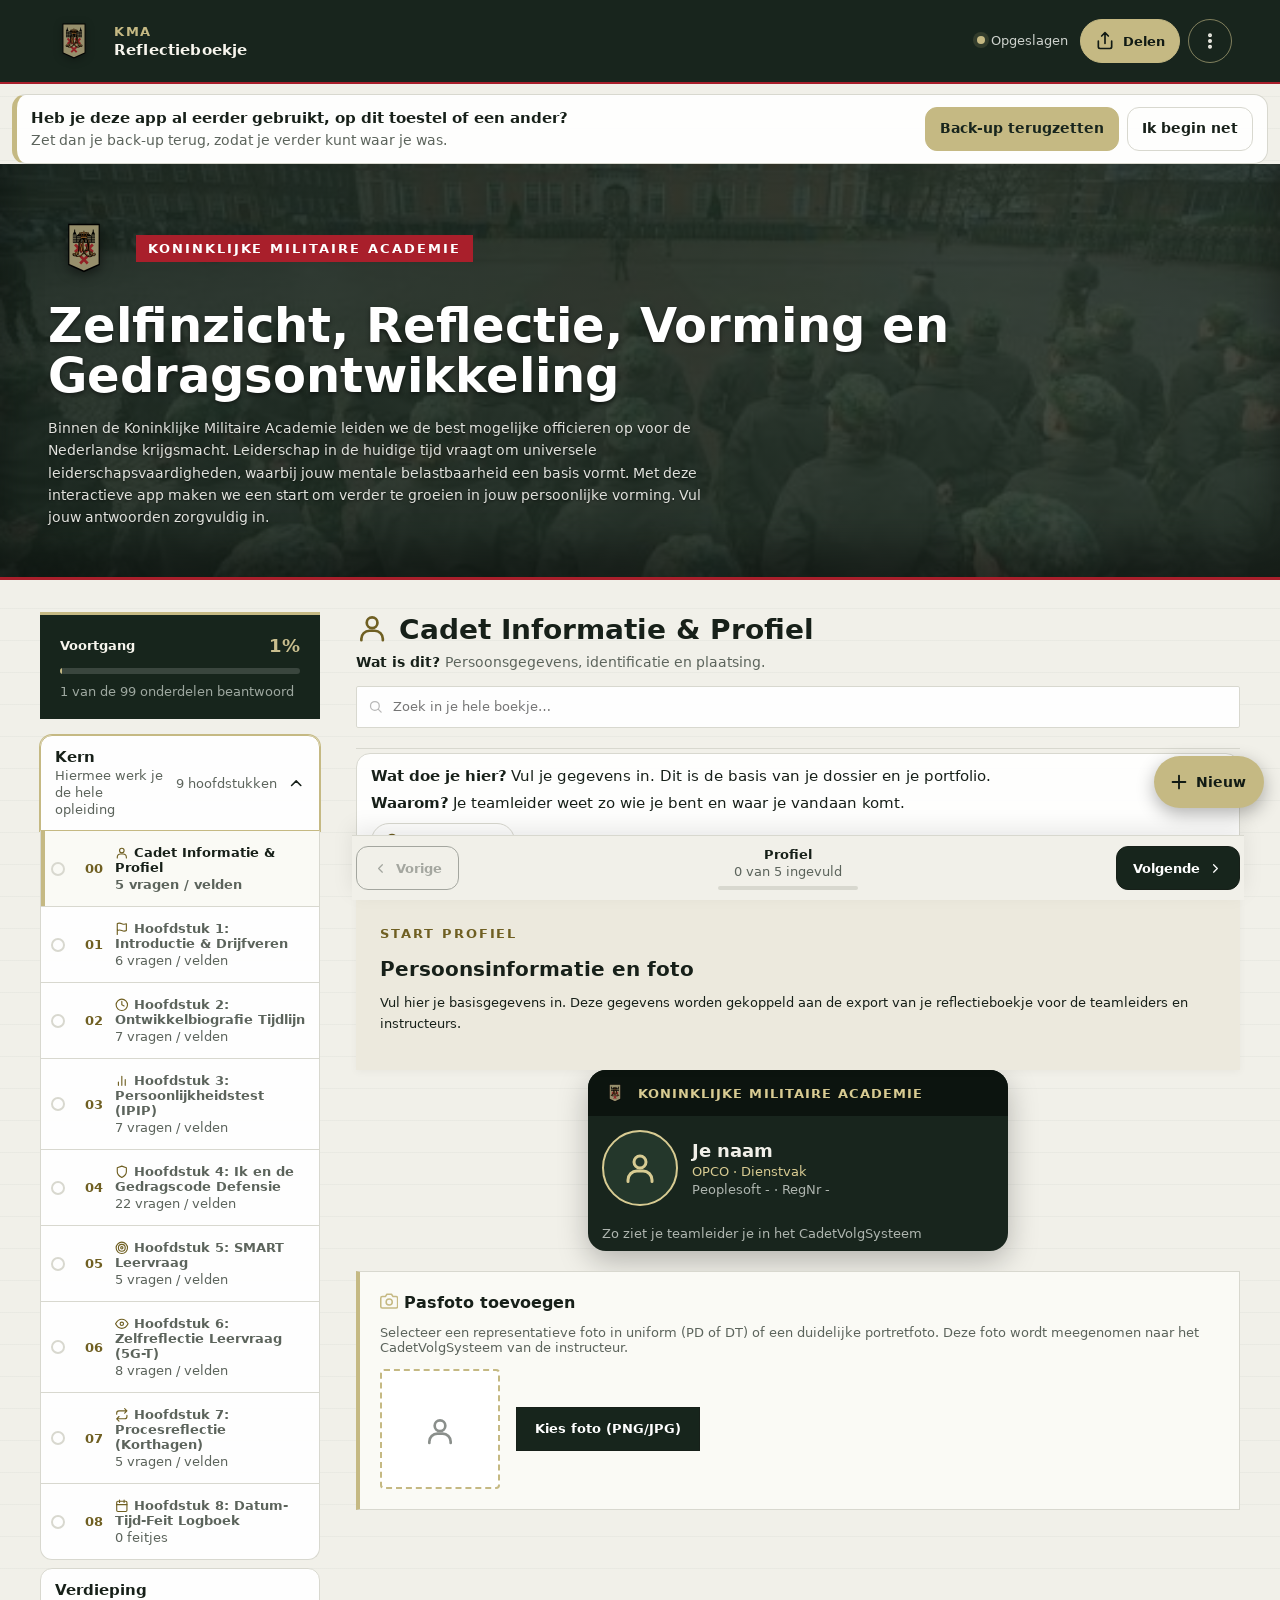
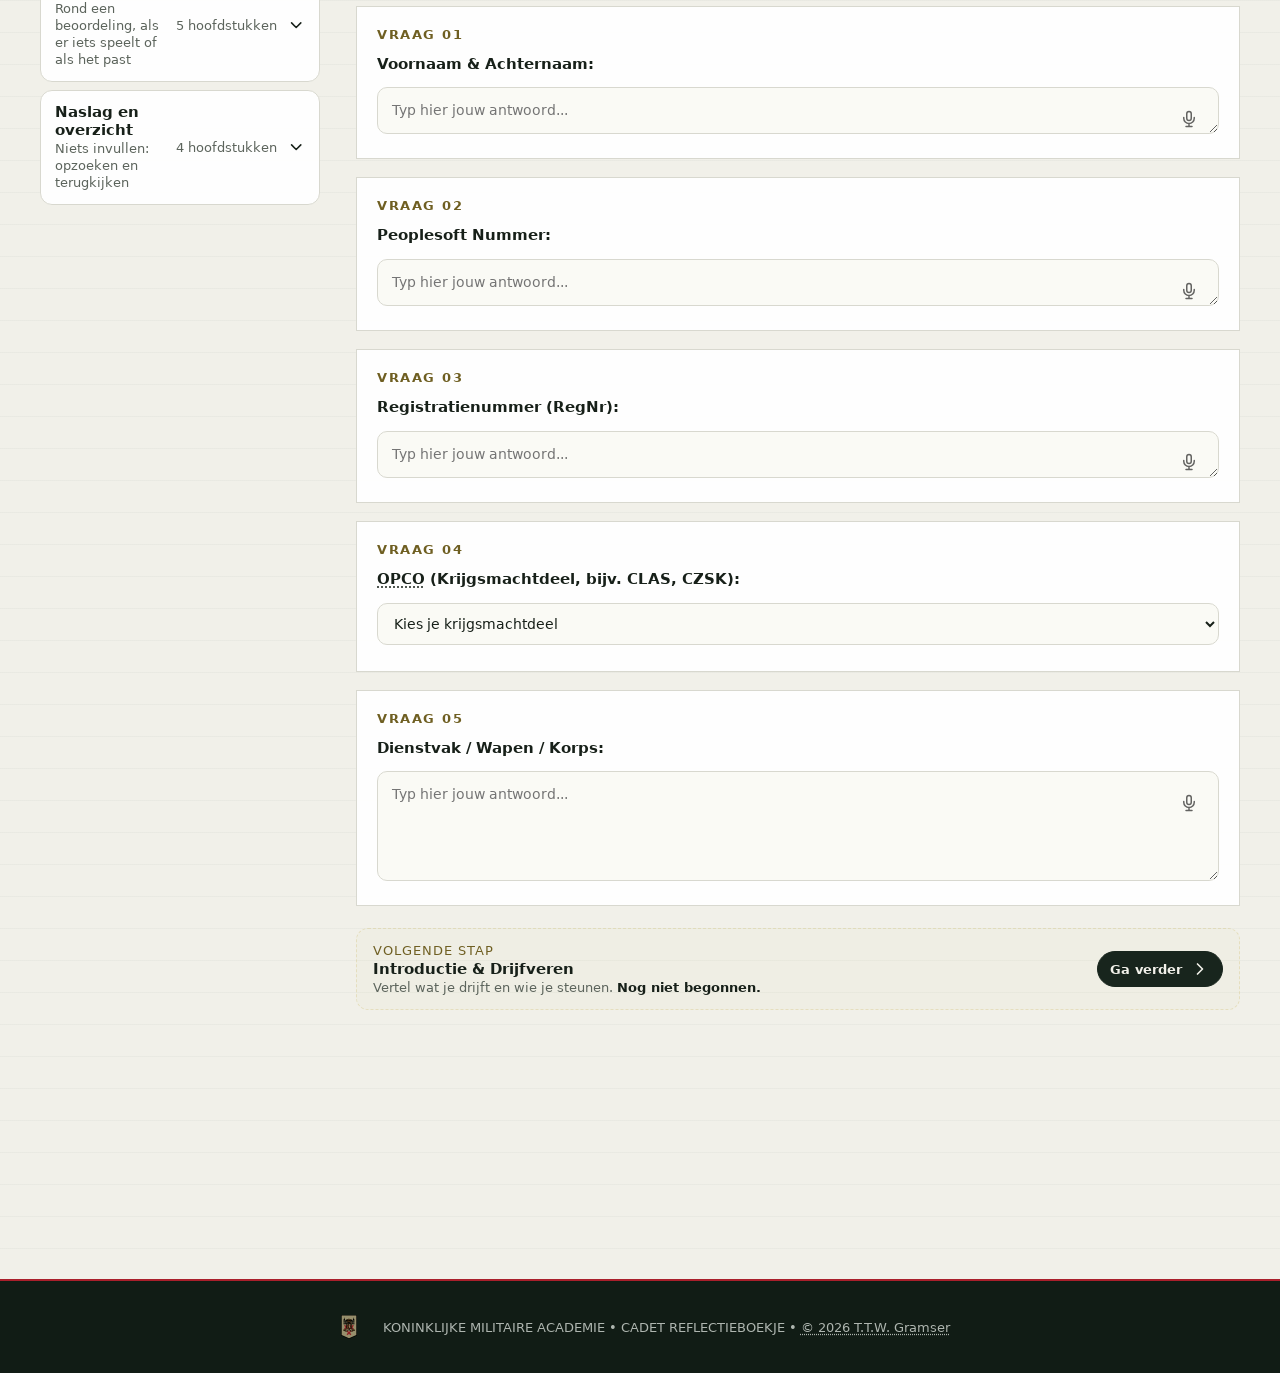
==== commit eb0e014e: "Website 4.26.0 Co-Authored-By: Claude Opus 5.5 <noreply@anthropic.com> Claude-Session: https://claud" ====
--- a/reflectieboekje/index.html
+++ b/reflectieboekje/index.html
@@ -3139,6 +3139,9 @@
     <script src="kma-boek-kameraden.js"></script>
     <script src="kma-boek-nabespreking.js"></script>
     <script src="kma-boek-reactie.js"></script>
+    <script src="kma-boek-weekcyclus.js"></script>
+    <script src="kma-onderzoek-core.js"></script>
+    <script src="kma-boek-onderzoek.js"></script>
     <script src="kma-gemak.js"></script>
     <script src="kma-boek-reservekopie.js"></script>
     <script src="kma-versie.js"></script>
--- a/reflectieboekje/kma-chapters.css
+++ b/reflectieboekje/kma-chapters.css
@@ -1834,3 +1834,35 @@
 .kma-reactie-opts .kma-chip-btn { text-align: left; white-space: normal; justify-content: flex-start; min-height: 44px; height: auto; padding: 8px 12px; }
 .kma-reactie-opts .kma-chip-btn.on { border-color: var(--accent-gold); background: rgba(201, 168, 76, .15); }
 .kma-reactie-sit.goed .kma-reactie-uit b { color: #2e7d32; }
+
+/* 4.22.0 (P6, S4): gespreksmodus */
+.kma-gm-blok { border: 1px solid var(--border-color); border-radius: 10px; padding: 4px 12px; margin: 8px 0; }
+.kma-gm-blok > summary { min-height: 44px; display: flex; align-items: center; gap: 8px; cursor: pointer; }
+.kma-gm-blok > summary svg { width: 18px; height: 18px; }
+.kma-gm-in { padding-bottom: 8px; }
+.kma-gm-in ul.plain li { margin: 4px 0; }
+.kma-gm-tip { display: flex; gap: 8px; align-items: flex-start; border: 1px solid var(--accent-gold); border-radius: 8px; padding: 10px; font-size: 14px; }
+.kma-gm-tip svg { width: 18px; height: 18px; flex: none; margin-top: 2px; }
+.kma-gm-acts { display: grid; gap: 6px; margin-bottom: 6px; }
+.kma-gm-act { display: grid; grid-template-columns: minmax(0, 1fr) auto auto auto; gap: 6px; align-items: center; }
+@media (max-width: 520px) { .kma-gm-act { grid-template-columns: minmax(0, 1fr) auto; } .kma-gm-act input[type=text] { grid-column: 1 / -1; } }
+
+/* 4.23.0 (P8, P10): leerlijn en feedbackkwaliteit in Mijn groei */
+.kma-leerlijn { display: grid; grid-template-columns: repeat(auto-fit, minmax(200px, 1fr)); gap: 10px; margin: 8px 0; }
+.kma-leerlijn > div { border: 1px solid var(--border-color); border-radius: 10px; padding: 8px 12px; }
+.kma-leerlijn h5 { margin: 0 0 4px; font-size: 14px; display: flex; gap: 6px; align-items: center; }
+.kma-leerlijn h5 svg { width: 16px; height: 16px; }
+.kma-fbq { margin: 8px 0; }
+.kma-fbq-top { display: flex; justify-content: space-between; gap: 8px; font-size: 14px; }
+.kma-fbq > i { display: block; height: 8px; border-radius: 4px; background: var(--border-color); overflow: hidden; margin: 4px 0; }
+.kma-fbq > i > b { display: block; height: 100%; background: var(--accent-gold); }
+.kma-ofga { display: inline-flex; align-items: center; justify-content: center; width: 18px; height: 18px; border-radius: 4px; border: 1px solid var(--accent-gold); color: var(--text-primary); font-size: 11px; font-weight: 700; margin-right: 6px; vertical-align: 1px; }
+.kma-smart-hki { display: flex; gap: 6px; align-items: baseline; margin: 6px 0 2px; }
+.kma-smart-hki .kma-ofga { width: auto; padding: 0 4px; }
+/* 4.24.0 (R2): CLX-kwadranten */
+.kma-clx { display: grid; grid-template-columns: 1fr 1fr; gap: 6px; margin: 8px 0; }
+.kma-clx-q { border: 1px solid var(--border-color); border-radius: 8px; padding: 8px; display: grid; gap: 2px; font-size: 13px; }
+.kma-clx-q b { font-size: 14px; }
+.kma-clx-q small { color: var(--text-muted, #666); }
+.kma-clx-bs, .kma-clx-os { border-left: 3px solid #2f9e5b; }
+.kma-clx-bt, .kma-clx-ot { border-left: 3px solid #a91f2b; }
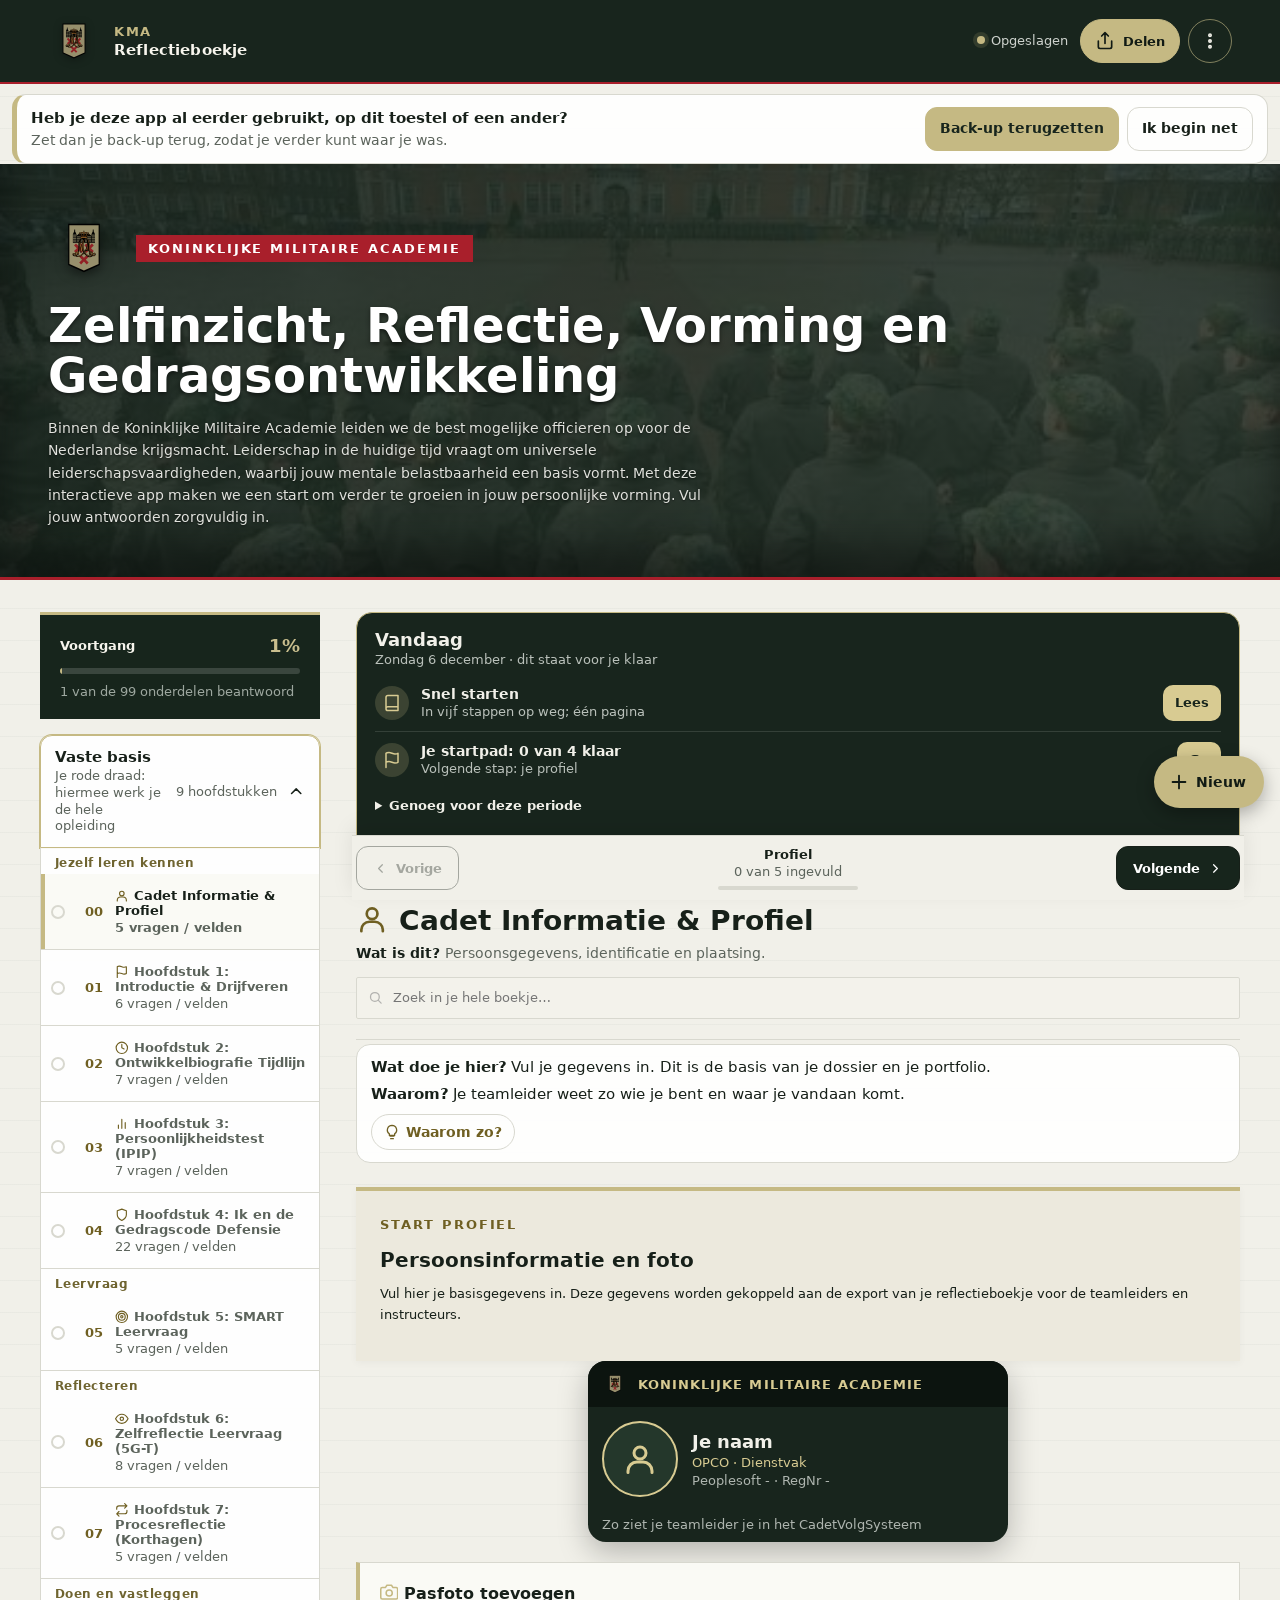
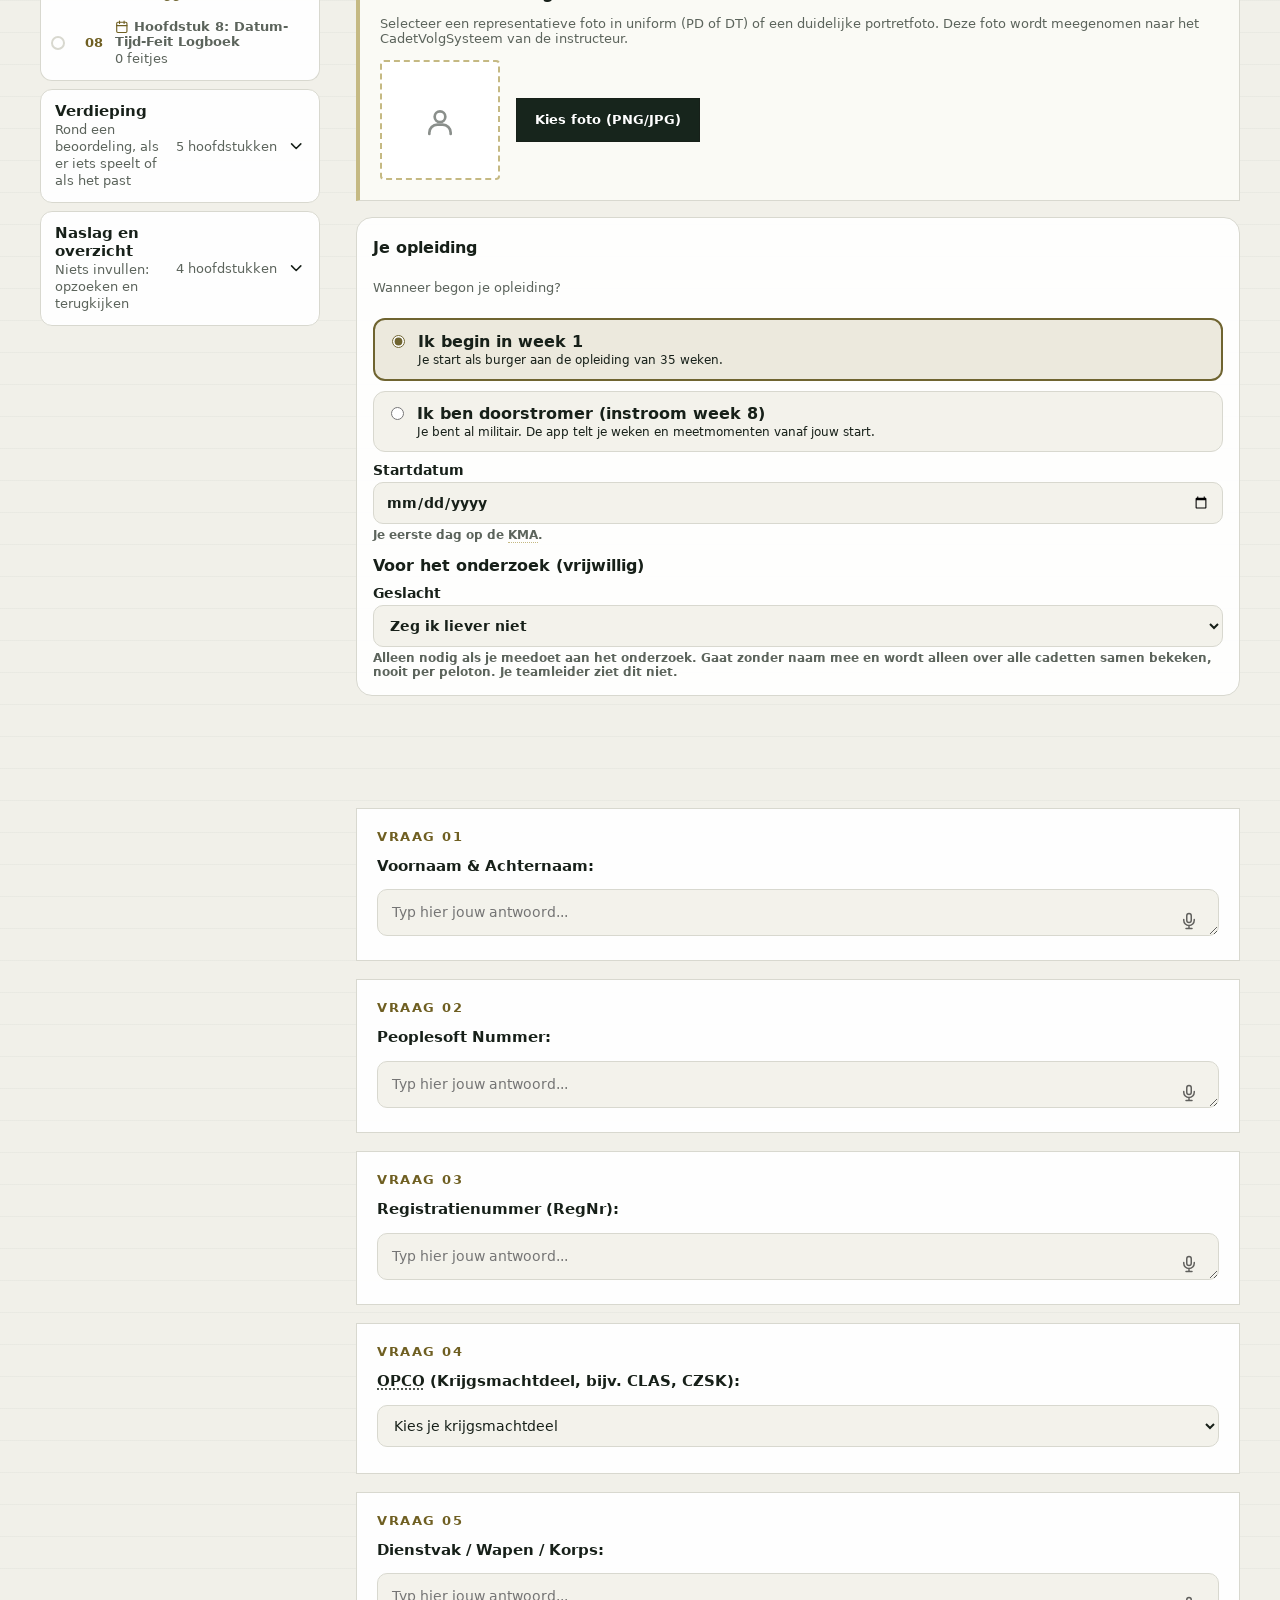
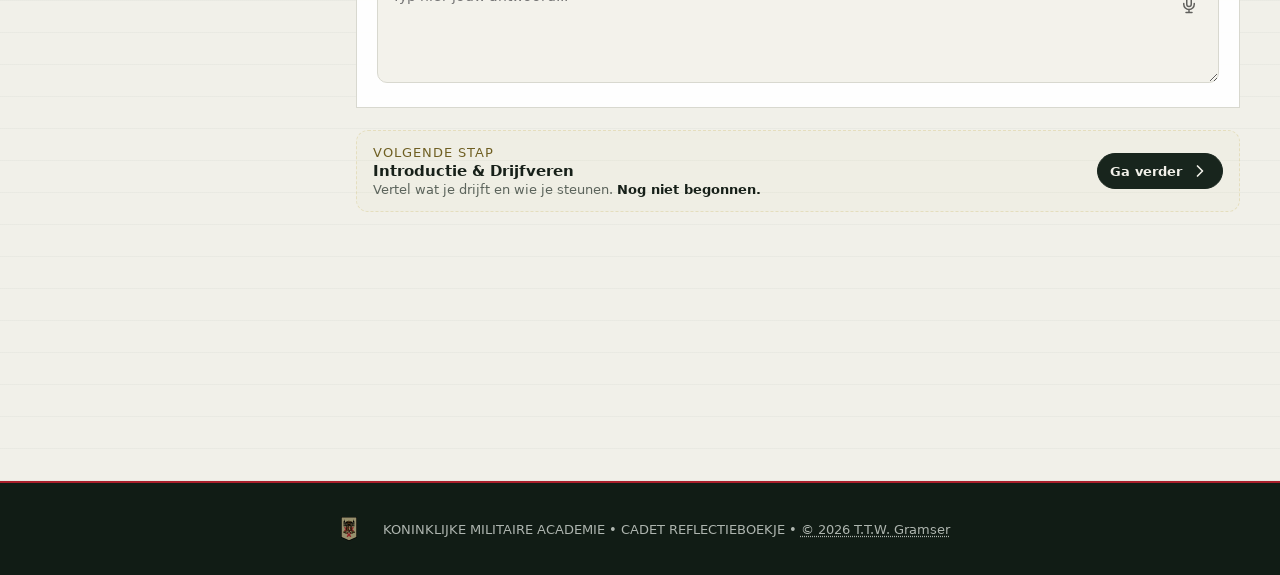
==== commit e6a5808e: "Website 4.30.0 Co-Authored-By: Claude Opus 5.5 <noreply@anthropic.com> Claude-Session: https://claud" ====
--- a/reflectieboekje/index.html
+++ b/reflectieboekje/index.html
@@ -29,6 +29,7 @@
         --bg-card: rgba(255, 255, 255, 0.92);
         --bg-card-deep: #ece9dd;
         --bg-widget: #fafaf5;
+        --bg-input: #f3f2eb;   /* invulvakken: iets minder wit, past bij het thema (4.30) */
         --text-primary: #172019;
         --text-muted: #5c645c;
         --header-bg: #18251d;
@@ -44,6 +45,7 @@
         --bg-card: rgba(24, 37, 29, 0.88);
         --bg-card-deep: #1b2a20;
         --bg-widget: #18261e;
+        --bg-input: #142019;
         --text-primary: #f1f0e9;
         --text-muted: #aeb5af;
         --header-bg: #0c140f;
@@ -183,7 +185,7 @@
       .search-box { margin-top: 16px; position: relative; display: flex; align-items: center; }
       .search-box input {
         width: 100%; padding: 10px 14px 10px 36px; border: 1px solid var(--border-color);
-        background: var(--bg-card); color: var(--text-primary); font-size: 13px; border-radius: 2px;
+        background: var(--bg-input, var(--bg-card)); color: var(--text-primary); font-size: 13px; border-radius: 2px;
       }
       .search-box::before { content: ""; position: absolute; left: 12px; width: 15px; height: 15px; opacity: 0.6; background: url("data:image/svg+xml,%3Csvg xmlns='http://www.w3.org/2000/svg' viewBox='0 0 24 24' fill='none' stroke='%23888' stroke-width='2' stroke-linecap='round'%3E%3Ccircle cx='11' cy='11' r='7'/%3E%3Cpath d='M21 21l-4.35-4.35'/%3E%3C/svg%3E") no-repeat center / contain; }
 
@@ -205,7 +207,7 @@
       .textarea-wrapper { position: relative; }
       .question-card textarea {
         width: 100%; min-height: 110px; resize: vertical; padding: 12px 14px; padding-right: 40px;
-        border: 1px solid var(--border-color); outline: none; color: var(--text-primary); background: var(--bg-widget); font-size: 14px; line-height: 1.5;
+        border: 1px solid var(--border-color); outline: none; color: var(--text-primary); background: var(--bg-input, var(--bg-widget)); font-size: 14px; line-height: 1.5;
       }
       .question-card textarea:focus { border-color: #3f5545; box-shadow: 0 0 0 3px rgba(63, 85, 69, 0.12); }
 
@@ -235,7 +237,7 @@
       .timeline-entry.top { border-left: 3px solid #18251d; }
       .timeline-entry.bottom { border-left: 3px solid var(--accent-red); }
       .timeline-form { display: flex; gap: 8px; flex-wrap: wrap; margin-top: 10px; }
-      .timeline-form input, .timeline-form select { padding: 8px 10px; border: 1px solid var(--border-color); font-size: 13px; background: var(--bg-card); color: var(--text-primary); }
+      .timeline-form input, .timeline-form select { padding: 8px 10px; border: 1px solid var(--border-color); font-size: 13px; background: var(--bg-input, var(--bg-card)); color: var(--text-primary); }
 
       /* 5G-T Multi Case Manager */
       .cases-tabs { display: flex; flex-wrap: wrap; gap: 8px; margin-bottom: 16px; border-bottom: 2px solid var(--border-color); padding-bottom: 12px; }
@@ -347,6 +349,7 @@
         <button type="button" class="button primary" onclick="verifyPin()">Ontgrendelen 🔓</button>
       </div>
       <p id="pin-error-msg" style="color:var(--accent-red-text, var(--accent-red)); font-size:13px; margin-top:12px; display:none;">Onjuiste PIN-code. Probeer opnieuw.</p>
+      <p class="kma-pin-web" style="font-size: 12px; color: #ccc; margin: 12px 16px 0; max-width: 360px; text-align: center; display: none;">Op de website is de pincode een slot tegen meekijken, geen versleuteling: je gegevens staan in deze browser. Gebruik op een gedeelde computer de app.</p>
 
     </div>
 
@@ -3111,6 +3114,7 @@
       window.renderStep = renderStep;
     </script>
       <script src="kma-ui.js"></script>
+      <script src="kma-weergave.js"></script>
     <script src="kma-ui-boek.js"></script>
     <script src="kma-viz.js"></script>
     <script src="kma-lijst.js"></script>
@@ -3120,12 +3124,16 @@
     <script src="html5-qrcode.min.js"></script>
     <script src="kma-koppel.js"></script>
     <script src="kma-leary.js"></script>
+    <script src="kma-hulp.js"></script>
+    <script src="kma-snelstart.js"></script>
     <script src="kma-datapunten.js"></script>
     <script src="kma-oer.js"></script>
     <script src="kma-leertaken.js"></script>
     <script src="kma-hexaco-core.js"></script>
     <script>window.KMA_PERS_SET = "ipip-hexaco-96"; window.KMA_Q_RENAMES = {"Welke eigenschappen (uit de HEXACO test) kunnen remmend werken op je ontwikkeling tot officier?": "Welke eigenschappen (uit de persoonlijkheidstest) kunnen remmend werken op je ontwikkeling tot officier?", "[Verdieping] Hoe verwacht je dat jouw dominantste HEXACO-eigenschap reageert onder langdurige stress, slaaptekort of oplopende druk?": "[Verdieping] Hoe verwacht je dat jouw sterkste eigenschap uit de persoonlijkheidstest reageert onder langdurige stress, slaaptekort of oplopende druk?"};</script>
     <script src="kma-boek-hexaco.js"></script>
+    <script src="kma-boek-instroom.js"></script>
+    <script src="kma-boek-gereedschap.js"></script>
     <script src="kma-boek-chapters.js"></script>
     <script src="kma-boek-feedback.js"></script>
     <script src="kma-ux-boek.js"></script>
@@ -3142,6 +3150,10 @@
     <script src="kma-boek-weekcyclus.js"></script>
     <script src="kma-onderzoek-core.js"></script>
     <script src="kma-boek-onderzoek.js"></script>
+    <script src="kma-boek-hex240.js"></script>
+    <script src="kma-boek-meting.js"></script>
+    <script src="kma-boek-bewijs.js"></script>
+    <script src="kma-boek-oefenen.js"></script>
     <script src="kma-gemak.js"></script>
     <script src="kma-boek-reservekopie.js"></script>
     <script src="kma-versie.js"></script>
@@ -3150,6 +3162,7 @@
     <script src="kma-onderbouwing.js"></script>
     <script src="kma-boek-opbouw.js"></script>
     <script src="kma-boek-verbeterplan.js"></script>
+    <script src="kma-boek-dashboard.js"></script>
     <script src="kma-boek-tabs.js"></script>
   </body>
 </html>
--- a/reflectieboekje/kma-ui.css
+++ b/reflectieboekje/kma-ui.css
@@ -378,7 +378,7 @@
    :where() heeft geen specificiteit, zodat bestaande, specifiekere opmaak voorgaat. */
 :where(input[type=text], input:not([type]), input[type=date], input[type=time], input[type=search], input[type=email], input[type=tel], input[type=number], input[type=month], input[type=url], select, textarea) {
   min-height: 42px; padding: 8px 12px; border: 1px solid var(--border-color, #c9c4b2); border-radius: 10px;
-  background: var(--bg-widget, #fff); color: var(--text-primary, #172019); font: inherit; font-size: 15px; line-height: 1.45; box-sizing: border-box; max-width: 100%;
+  background: var(--bg-input, var(--bg-widget)); color: var(--text-primary, #172019); font: inherit; font-size: 15px; line-height: 1.45; box-sizing: border-box; max-width: 100%;
 }
 :where(input, select, textarea):focus { outline: none; border-color: var(--accent-gold, #b59a52); box-shadow: 0 0 0 3px rgba(181, 154, 82, .25); }
 :where(textarea) { width: 100%; min-height: 80px; }
@@ -541,3 +541,24 @@
 .kma-link-btn .ki { width: 18px; height: 18px; }
 .kma-empty-demo small { font-size: 13px; }
 body.kma-has-bottombar .kma-top { bottom: calc(100px + env(safe-area-inset-bottom)); }
+/* 4.27.0: nabespreking, wie deden mee (M3) */
+.kma-aar-deel { margin: 8px 0 12px; } .kma-aar-deel summary { cursor: pointer; font-weight: 600; display: flex; gap: 6px; align-items: center; min-height: 40px; }
+.kma-aar-cad { display: grid; grid-template-columns: repeat(auto-fill, minmax(160px, 1fr)); gap: 4px 12px; margin: 6px 0; }
+/* 4.27.0: teamleider-kaart Doel, Wat zag ik, Volgende stap (M2) */
+.kma-dtf-dvs { margin: 6px 0 0; font-size: 14px; color: var(--text-primary); } .kma-dtf-dvs b { color: var(--accent-gold); font-weight: 600; }
+/* 4.27.0 (M8): coachende opbouw en terugblik */
+.kma-gs-grow { margin: 8px 0 12px; border: 1px solid var(--border-color, #d9d4c2); border-radius: 8px; padding: 6px 10px; }
+.kma-gs-grow summary { cursor: pointer; font-weight: 600; display: flex; gap: 6px; align-items: center; min-height: 40px; }
+.kma-gs-terug-l { list-style: none; padding: 0; margin: 6px 0; }
+
+/* 4.30 (punten 15, 17): hulp en opslag */
+.kma-hulp h4 { margin: 10px 0 4px; font-size: 15px; }
+.kma-hulp-meter { height: 10px; border-radius: 5px; background: var(--bg-card-deep, #ece9dd); overflow: hidden; }
+.kma-hulp-meter i { display: block; height: 10px; border-radius: 5px; background: #2f9e5b; }
+.kma-hulp-meter i.vol { background: #a91f2b; }
+/* 4.30 (punt 41): snel starten */
+.kma-snel-stappen { margin: 8px 0; padding-left: 22px; display: flex; flex-direction: column; gap: 8px; }
+.kma-snel-stappen li b { display: block; }
+.kma-snel-stappen li span { font-size: 13px; color: var(--text-muted); }
+.kma-snel h4 { margin: 12px 0 4px; }
+.kma-snel-rechten { margin: 0; padding-left: 18px; font-size: 13px; display: flex; flex-direction: column; gap: 4px; }
--- a/reflectieboekje/kma-chapters.css
+++ b/reflectieboekje/kma-chapters.css
@@ -38,7 +38,7 @@
 .kma-inline-form { display: flex; flex-wrap: wrap; gap: 8px; align-items: center; margin: 8px 0; }
 .kma-inline-form input, .kma-inline-form select { flex: 1 1 140px; min-width: 0; }
 #widget-container input[type=text], #widget-container input[type=date], #widget-container input[type=time], #widget-container input[type=search], #widget-container select, #widget-container textarea, .kma-select, .kma-obs-add input, .kma-obs-add select {
-  min-height: 42px; padding: 8px 12px; border: 1px solid var(--border-color); border-radius: 10px; background: var(--bg-widget); color: var(--text-primary); font: inherit; font-size: 14px; box-sizing: border-box;
+  min-height: 42px; padding: 8px 12px; border: 1px solid var(--border-color); border-radius: 10px; background: var(--bg-input, var(--bg-widget)); color: var(--text-primary); font: inherit; font-size: 14px; box-sizing: border-box;
 }
 #widget-container textarea { width: 100%; min-height: 80px; margin: 6px 0; }
 #widget-container > input[type=text], #widget-container .kma-card-block > input[type=text] { width: 100%; margin: 4px 0; }
@@ -739,7 +739,7 @@
 .kma-fb-inline { margin: 10px 0 12px; }
 .kma-fb-new { font-style: normal; font-size: 13px; font-weight: 800; padding: 1px 7px; border-radius: 999px; background: var(--accent-red, #a91f2b); color: #fff; margin-left: 4px; vertical-align: middle; }
 .kma-code-body { padding: 0 16px 14px; }
-.kma-code-input { width: 100%; box-sizing: border-box; font: 700 20px/1.2 ui-monospace, SFMono-Regular, Menlo, monospace; letter-spacing: .08em; text-align: center; padding: 12px; border-radius: 10px; border: 1px solid var(--border-color); background: var(--bg-main); color: var(--text-primary); text-transform: uppercase; }
+.kma-code-input { width: 100%; box-sizing: border-box; font: 700 20px/1.2 ui-monospace, SFMono-Regular, Menlo, monospace; letter-spacing: .08em; text-align: center; padding: 12px; border-radius: 10px; border: 1px solid var(--border-color); background: var(--bg-input, var(--bg-main)); color: var(--text-primary); text-transform: uppercase; }
 .kma-code-err { color: var(--accent-red, #a91f2b); font-size: 13px; min-height: 16px; margin: 6px 0; }
 .kma-code-list { display: grid; gap: 8px; margin: 10px 0 14px; }
 .kma-code-row { display: flex; flex-wrap: wrap; align-items: center; gap: 8px 10px; padding: 10px 12px; border-radius: 10px; border: 1px solid var(--border-color); }
@@ -828,7 +828,7 @@
 .kma-plan-body { padding: 14px 16px 40px; }
 .kma-plan-field { display: grid; gap: 4px; margin: 0 0 16px; }
 .kma-plan-field > label { font-weight: 800; font-size: 14px; }
-.kma-plan-field textarea, .kma-plan-field input[type=text], .kma-plan-field input[type=date] { width: 100%; box-sizing: border-box; padding: 10px 12px; border-radius: 10px; border: 1px solid var(--border-color); background: var(--bg-widget); color: var(--text-primary); font: inherit; font-size: 14px; }
+.kma-plan-field textarea, .kma-plan-field input[type=text], .kma-plan-field input[type=date] { width: 100%; box-sizing: border-box; padding: 10px 12px; border-radius: 10px; border: 1px solid var(--border-color); background: var(--bg-input, var(--bg-widget)); color: var(--text-primary); font: inherit; font-size: 14px; }
 .kma-plan-field textarea { min-height: 90px; }
 .kma-plan-row { display: grid; grid-template-columns: 1fr 1fr; gap: 12px; }
 @media (max-width: 560px) { .kma-plan-row { grid-template-columns: 1fr; } }
@@ -842,7 +842,7 @@
 .kma-plan-all { margin: 0 0 14px; }
 .kma-plan-acts { display: grid; gap: 6px; }
 .kma-plan-act { display: grid; grid-template-columns: 24px 2fr 1fr 130px 34px; gap: 6px; align-items: center; }
-.kma-plan-act input[type=text], .kma-plan-act input[type=date] { padding: 8px 10px; border-radius: 8px; border: 1px solid var(--border-color); background: var(--bg-widget); color: var(--text-primary); font: inherit; font-size: 13px; min-width: 0; }
+.kma-plan-act input[type=text], .kma-plan-act input[type=date] { padding: 8px 10px; border-radius: 8px; border: 1px solid var(--border-color); background: var(--bg-input, var(--bg-widget)); color: var(--text-primary); font: inherit; font-size: 13px; min-width: 0; }
 .kma-plan-act input[type=checkbox] { width: 18px; height: 18px; accent-color: #2f9e5b; }
 @media (max-width: 560px) { .kma-plan-act { grid-template-columns: 24px 1fr 34px; } .kma-plan-act [data-af="wie"], .kma-plan-act [data-af="wanneer"] { grid-column: 2; } }
 .kma-fb-plan { margin: 6px 0 10px; padding: 10px 12px; border-radius: 10px; border: 1px solid var(--border-color); border-left: 4px solid var(--accent-gold); }
@@ -903,7 +903,7 @@
 .kma-cv-grid { display: grid; grid-template-columns: 1fr 1fr; gap: 8px 10px; }
 @media (max-width: 520px) { .kma-cv-grid { grid-template-columns: 1fr; } }
 .kma-cv label { display: grid; gap: 3px; font-size: 13px; font-weight: 700; color: var(--text-muted); }
-.kma-cv input[type=text], .kma-cv input[type=email], .kma-cv input[type=tel], .kma-cv input[type=date], .kma-cv input[type=month], .kma-cv select, .kma-cv textarea { width: 100%; box-sizing: border-box; padding: 9px 10px; border-radius: 9px; border: 1px solid var(--border-color); background: var(--bg-main); color: var(--text-primary); font: inherit; font-size: 14px; font-weight: 400; }
+.kma-cv input[type=text], .kma-cv input[type=email], .kma-cv input[type=tel], .kma-cv input[type=date], .kma-cv input[type=month], .kma-cv select, .kma-cv textarea { width: 100%; box-sizing: border-box; padding: 9px 10px; border-radius: 9px; border: 1px solid var(--border-color); background: var(--bg-input, var(--bg-main)); color: var(--text-primary); font: inherit; font-size: 14px; font-weight: 400; }
 .kma-cv textarea { min-height: 70px; }
 .kma-cv-profile { min-height: 100px !important; }
 .kma-cv-list { display: grid; gap: 10px; margin-bottom: 8px; }
@@ -1020,7 +1020,7 @@
 .kma-agenda h3 em { font-style: normal; font-size: 13px; background: var(--accent-gold); color: #111a14; border-radius: 999px; padding: 1px 8px; }
 .kma-agenda-hint { font-size: 13px; color: var(--text-muted); margin: 4px 0 10px; }
 .kma-agenda-add { display: flex; gap: 8px; margin: 0 0 10px; }
-.kma-agenda-add input { flex: 1; min-width: 0; padding: 10px 12px; border-radius: 8px; border: 1px solid var(--border-color); background: var(--bg-main); color: var(--text-primary); font-size: 14px; }
+.kma-agenda-add input { flex: 1; min-width: 0; padding: 10px 12px; border-radius: 8px; border: 1px solid var(--border-color); background: var(--bg-input, var(--bg-main)); color: var(--text-primary); font-size: 14px; }
 .kma-agenda-add .btn { display: inline-flex; align-items: center; gap: 6px; padding: 8px 14px; font-size: 13px; white-space: nowrap; }
 .kma-agenda-list { list-style: none; margin: 0; padding: 0; }
 .kma-agenda-item { display: flex; align-items: flex-start; gap: 6px; padding: 8px 0; border-top: 1px solid var(--border-color); }
@@ -1108,7 +1108,7 @@
 .kma-pss-bonus { padding: 10px 12px; border-left: 3px solid var(--accent-gold); background: rgba(201, 162, 39, 0.08); border-radius: 6px; }
 @media (max-width: 380px) { .kma-pss-opts { grid-template-columns: repeat(5, minmax(0, 1fr)); gap: 4px; } .kma-pss-opts span { font-size: 13px; } }
 .kma-code-lab { display: grid; gap: 6px; margin: 10px 0; font-size: 13px; font-weight: 600; }
-.kma-code-lab input { width: 100%; box-sizing: border-box; padding: 12px; border-radius: 10px; border: 1px solid var(--border-color); background: var(--bg-main); color: var(--text-primary); font: inherit; font-weight: 400; font-size: 16px; }
+.kma-code-lab input { width: 100%; box-sizing: border-box; padding: 12px; border-radius: 10px; border: 1px solid var(--border-color); background: var(--bg-input, var(--bg-main)); color: var(--text-primary); font: inherit; font-weight: 400; font-size: 16px; }
 details.kma-pat > summary .kma-pat-t { flex: 1; min-width: 0; line-height: 1.35; }
 details.kma-pat > summary .kma-pat-t > .ki { vertical-align: -3px; margin-right: 6px; }
 
@@ -1220,7 +1220,7 @@
 /* Peloton en team (4.3.6) */
 .kma-role-pel { display: grid; gap: 4px; margin: 4px 0 12px; font-size: 13px; font-weight: 700; color: var(--text-muted); }
 .kma-role-pel small { font-weight: 400; }
-.kma-role-pel input { width: 100%; box-sizing: border-box; padding: 11px 12px; border-radius: 10px; border: 1px solid var(--border-color); background: var(--bg-main); color: var(--text-primary); font-size: 15px; }
+.kma-role-pel input { width: 100%; box-sizing: border-box; padding: 11px 12px; border-radius: 10px; border: 1px solid var(--border-color); background: var(--bg-input, var(--bg-main)); color: var(--text-primary); font-size: 15px; }
 .kma-role-pel[hidden] { display: none; }
 .kma-staff-h { margin: 16px 0 6px; font-size: 13px; text-transform: uppercase; letter-spacing: .06em; color: var(--accent-gold); }
 .kma-staff-list { display: grid; gap: 8px; }
@@ -1293,7 +1293,7 @@
 .kma-rem-row b { display: block; font-size: 14px; color: var(--text-primary); }
 .kma-rem-row small { display: block; color: var(--text-muted); font-size: 13px; }
 .kma-rem-sub { display: flex; align-items: center; gap: 8px; flex-wrap: wrap; padding: 0 0 12px; font-size: 13px; color: var(--text-muted); }
-.kma-rem-sub select, .kma-rem-sub input { min-height: 40px; border: 1px solid var(--border-color); border-radius: 8px; padding: 6px 10px; background: var(--bg-widget, #fff); color: var(--text-primary); font: inherit; font-size: 14px; }
+.kma-rem-sub select, .kma-rem-sub input { min-height: 40px; border: 1px solid var(--border-color); border-radius: 8px; padding: 6px 10px; background: var(--bg-input, var(--bg-widget)); color: var(--text-primary); font: inherit; font-size: 14px; }
 .kma-rem-sw { position: relative; flex: 0 0 auto; width: 48px; height: 28px; }
 .kma-rem-sw input { position: absolute; inset: 0; width: 100%; height: 100%; margin: 0; opacity: 0; cursor: pointer; z-index: 1; }
 .kma-rem-sw i { position: absolute; inset: 0; border-radius: 999px; background: #8a8f88; transition: background .15s; }
@@ -1306,7 +1306,7 @@
 .kma-gp-q { padding: 12px 0; border-top: 1px solid var(--border-color); }
 .kma-gp-q label b { display: block; color: var(--text-primary); }
 .kma-gp-q label small { color: var(--text-muted); font-size: 13px; }
-.kma-gp-q textarea { width: 100%; margin-top: 6px; min-height: 70px; border: 1px solid var(--border-color); border-radius: 10px; padding: 10px; font: inherit; background: var(--bg-widget, #fff); color: var(--text-primary); box-sizing: border-box; }
+.kma-gp-q textarea { width: 100%; margin-top: 6px; min-height: 70px; border: 1px solid var(--border-color); border-radius: 10px; padding: 10px; font: inherit; background: var(--bg-input, var(--bg-widget)); color: var(--text-primary); box-sizing: border-box; }
 .kma-gp-vb { font-size: 13px; color: var(--text-muted); margin: 10px 0 6px; }
 .kma-gp-doc { border: 1px solid #ddd; box-shadow: 0 2px 8px rgba(0,0,0,.08); padding: 16px; max-width: none; }
 .kma-gp-doc h2 { font-size: 17px; }
@@ -1322,7 +1322,7 @@
 .kma-fbr-done .ki { width: 16px; height: 16px; }
 .kma-fbr-link { background: none; border: 0; color: var(--text-muted); text-decoration: underline; font: inherit; font-size: 13px; cursor: pointer; min-height: 32px; padding: 4px 6px; }
 .kma-fbr-lab { display: block; font-size: 13px; font-weight: 700; margin-bottom: 4px; color: var(--text-primary); }
-.kma-fbr textarea { width: 100%; box-sizing: border-box; border: 1px solid var(--border-color); border-radius: 10px; padding: 8px 10px; font: inherit; background: var(--bg-widget, #fff); color: var(--text-primary); margin-bottom: 8px; }
+.kma-fbr textarea { width: 100%; box-sizing: border-box; border: 1px solid var(--border-color); border-radius: 10px; padding: 8px 10px; font: inherit; background: var(--bg-input, var(--bg-widget)); color: var(--text-primary); margin-bottom: 8px; }
 /* Voorbeeldantwoord (Reflectieboekje) */
 .kma-ex-btn { display: inline; background: none; border: 0; padding: 0 2px; margin: 0; color: var(--kma-action-text); font: inherit; font-size: 13px; font-weight: 700; text-decoration: underline; text-underline-offset: 2px; cursor: pointer; vertical-align: baseline; }
 .kma-ex-btn:focus-visible { outline: 2px solid var(--accent-gold); outline-offset: 2px; }
@@ -1352,7 +1352,7 @@
 .kma-gs-ok .ki { width: 14px; height: 14px; }
 .kma-gs-acts { margin: 6px 0; padding-left: 18px; font-size: 13px; }
 .kma-gs-acts li.ok { text-decoration: line-through; color: var(--text-muted); }
-.kma-gs-act select { min-height: 36px; border: 1px solid var(--border-color); border-radius: 8px; background: var(--bg-widget); color: var(--text-primary); padding: 4px 6px; }
+.kma-gs-act select { min-height: 36px; border: 1px solid var(--border-color); border-radius: 8px; background: var(--bg-input, var(--bg-widget)); color: var(--text-primary); padding: 4px 6px; }
 .kma-gs-share { display: flex; align-items: center; gap: 8px; margin: 10px 0; font-size: 14px; }
 .kma-gs-share input { width: 20px; height: 20px; }
 @media (max-width: 360px) {
@@ -1527,7 +1527,7 @@
 .kma-quick-fab.has-new::after { content: ""; position: absolute; top: 4px; right: 6px; width: 12px; height: 12px; border-radius: 50%; background: var(--accent-red, #c82837); border: 2px solid var(--kma-action, #d8cb92); }
 .kma-quick-fab { position: fixed; }
 .kma-kam .kma-code-lab small { font-weight: 400; color: var(--text-muted, #aeb5af); }
-.kma-kam .kma-code-lab textarea, .kma-kam .kma-code-lab select { width: 100%; box-sizing: border-box; padding: 12px; border-radius: 10px; border: 1px solid var(--border-color); background: var(--bg-main); color: var(--text-primary); font: inherit; font-weight: 400; font-size: 16px; }
+.kma-kam .kma-code-lab textarea, .kma-kam .kma-code-lab select { width: 100%; box-sizing: border-box; padding: 12px; border-radius: 10px; border: 1px solid var(--border-color); background: var(--bg-input, var(--bg-main)); color: var(--text-primary); font: inherit; font-weight: 400; font-size: 16px; }
 .kma-kam .kma-code-lab textarea { resize: vertical; min-height: 64px; }
 .kma-kam-row { display: grid; grid-template-columns: 1fr 1fr; gap: 10px; }
 .kma-kam-to { display: flex; gap: 8px; align-items: flex-start; padding: 10px 12px; border-radius: 10px; background: var(--bg-card-deep, rgba(255,255,255,.05)); margin: 4px 0 6px; }
@@ -1606,7 +1606,7 @@
 .kma-gn .kma-code-body { display: grid; gap: 10px; }
 .kma-gn-row { display: grid; grid-template-columns: 1fr 1fr; gap: 8px; }
 .kma-gn label, .kma-gn-lab { display: grid; gap: 4px; font-size: 13px; font-weight: 600; }
-.kma-gn input[type=text], .kma-gn input[type=date], .kma-gn input[type=time], .kma-gn textarea { width: 100%; padding: 10px; border: 1px solid var(--border-color); border-radius: 8px; background: var(--bg-widget); color: var(--text-primary); font: inherit; font-size: 15px; box-sizing: border-box; }
+.kma-gn input[type=text], .kma-gn input[type=date], .kma-gn input[type=time], .kma-gn textarea { width: 100%; padding: 10px; border: 1px solid var(--border-color); border-radius: 8px; background: var(--bg-input, var(--bg-widget)); color: var(--text-primary); font: inherit; font-size: 15px; box-sizing: border-box; }
 .kma-gn-group { border: 1px solid var(--border-color); border-radius: 10px; padding: 8px 10px; display: grid; gap: 4px; }
 .kma-gn-gh { display: flex; justify-content: space-between; align-items: center; gap: 8px; }
 .kma-gn label.kma-gn-cad { display: flex; align-items: center; gap: 10px; font-weight: 400; font-size: 15px; min-height: 40px; }
@@ -1642,7 +1642,7 @@
 /* Probleem melden (4.15.0, kma-melden.js) */
 .kma-pm .kma-code-body { display: grid; gap: 12px; }
 .kma-pm label.kma-field { display: grid; gap: 4px; font-size: 13px; font-weight: 600; }
-.kma-pm textarea { width: 100%; padding: 10px; border: 1px solid var(--border-color); border-radius: 8px; background: var(--bg-widget); color: var(--text-primary); font: inherit; font-size: 15px; box-sizing: border-box; }
+.kma-pm textarea { width: 100%; padding: 10px; border: 1px solid var(--border-color); border-radius: 8px; background: var(--bg-input, var(--bg-widget)); color: var(--text-primary); font: inherit; font-size: 15px; box-sizing: border-box; }
 .kma-pm label.kma-check { display: flex; align-items: center; gap: 10px; font-size: 15px; min-height: 40px; }
 /* Roos van Leary (4.16.0, kma-leary.js) */
 .kma-leary-pick { border: 1px solid var(--border-color); border-radius: 10px; padding: 10px; margin: 8px 0; background: var(--bg-widget); }
@@ -1687,7 +1687,7 @@
 /* Nabespreking (4.17.0) en "Wat ga je ermee doen?" */
 .kma-nb .kma-code-body { display: grid; gap: 12px; }
 .kma-nb label.kma-field, .kma-nb div.kma-field { display: grid; gap: 4px; font-size: 13px; font-weight: 600; }
-.kma-nb textarea, .kma-nb input[type=text], .kma-nb input[type=date] { width: 100%; padding: 10px; border: 1px solid var(--border-color); border-radius: 8px; background: var(--bg-widget); color: var(--text-primary); font: inherit; font-size: 15px; box-sizing: border-box; }
+.kma-nb textarea, .kma-nb input[type=text], .kma-nb input[type=date] { width: 100%; padding: 10px; border: 1px solid var(--border-color); border-radius: 8px; background: var(--bg-input, var(--bg-widget)); color: var(--text-primary); font: inherit; font-size: 15px; box-sizing: border-box; }
 .kma-nb .kma-inline-form { display: grid; grid-template-columns: 1fr 1.6fr; gap: 8px; }
 .kma-nb label.kma-check, .kma-kam-actie label.kma-check { display: flex; align-items: center; gap: 10px; font-size: 15px; min-height: 40px; }
 .kma-nb [hidden], .kma-kam-actie [hidden] { display: none !important; }
@@ -1866,3 +1866,201 @@
 .kma-clx-q small { color: var(--text-muted, #666); }
 .kma-clx-bs, .kma-clx-os { border-left: 3px solid #2f9e5b; }
 .kma-clx-bt, .kma-clx-ot { border-left: 3px solid #a91f2b; }
+/* 4.27.0: onderzoek, nieuw meetmoment */
+.kma-ok-box { border: 1px solid var(--border-subtle, #d9d4c2); border-radius: 10px; padding: 8px 12px; margin: 8px 0; }
+.kma-ok-let { background: rgba(216, 203, 146, .18); border: 1px solid rgba(138, 109, 31, .35); border-radius: 10px; padding: 8px 10px; display: flex; gap: 8px; align-items: center; flex-wrap: wrap; color: var(--text-primary); }
+/* 4.27.0 (M4): kalibratie en feedback op feedback */
+.kma-kal-ok { color: var(--text-primary); border-left: 4px solid #2f9e5b; padding: 6px 10px; background: rgba(47, 158, 91, .1); border-radius: 6px; }
+.kma-kal-nee { color: var(--text-primary); border-left: 4px solid #a91f2b; padding: 6px 10px; background: rgba(169, 31, 43, .08); border-radius: 6px; }
+.kma-kam-bruik { margin: 10px 0; } .kma-kam-bruik > span { display: block; font-size: 14px; margin-bottom: 4px; }
+/* 4.27.0 (M9): pijlen in het overzicht van de hele opleiding */
+.kma-up { color: #2f9e5b; font-size: 11px; } .kma-down { color: #a91f2b; font-size: 11px; }
+/* ===== 4.28.0 (blok T): Dashboard-weergave (body.kma-dash). Klassiek verandert niet. ===== */
+body.kma-dash .kma-quick-fab { display: none !important; }
+body.kma-dash .side-panel { display: none !important; }
+body.kma-dash .workspace { grid-template-columns: minmax(0, 1fr) !important; }
+body.kma-dash .content-panel > div:first-child:has(#quick-chapter-select) { display: none !important; }
+/* Vandaag: de tegels boven de kaart Vandaag */
+body.kma-dash[data-boek-tab="vandaag"] .content-panel { display: flex; flex-direction: column; }
+body.kma-dash[data-boek-tab="vandaag"] .content-panel > #kma-dash-vandaag { display: block !important; order: -1; }
+body.kma-dash:not([data-boek-tab="vandaag"]) #kma-dash-vandaag { display: none !important; }
+/* Werkboek en Postvak als lijst: alleen het paneel */
+body.kma-dash[data-dash-lijst] .content-panel > :not(.kma-dash-paneel) { display: none !important; }
+body.kma-dash:not([data-dash-lijst]) #kma-dash-werkboek, body.kma-dash:not([data-dash-lijst]) #kma-dash-postvak,
+body.kma-dash[data-boek-tab="werkboek"] #kma-dash-postvak, body.kma-dash[data-boek-tab="postvak"] #kma-dash-werkboek { display: none !important; }
+/* Onderbalk met zes knoppen en de plusknop in het midden */
+.kma-boektabs-dash .kma-bt { font-size: 12px; position: relative; }
+.kma-boektabs-dash .kma-bt[data-bt="ontwikkeling"] { flex-grow: 1; }
+.kma-bt-plus { flex: 0 0 64px !important; }
+.kma-bt-plus .ki { width: 26px; height: 26px; }
+.kma-bt-plus::before { content: ''; position: absolute; width: 48px; height: 48px; border-radius: 50%; background: #c5b983; z-index: -1; }
+.kma-bt-plus { color: #172019 !important; isolation: isolate; }
+.kma-bt-badge { position: absolute; top: 6px; left: 50%; margin-left: 6px; min-width: 18px; height: 18px; padding: 0 5px; box-sizing: border-box; border-radius: 9px; background: #c82837; color: #fff; font-style: normal; font-size: 11px; font-weight: 700; line-height: 18px; text-align: center; }
+/* Panelen */
+.kma-dash-paneel { display: flex; flex-direction: column; gap: 12px; margin-bottom: 16px; }
+.kma-dash-kop h2 { margin: 0 0 4px; font-family: 'KMA Tekst', sans-serif; font-size: 22px; color: var(--text-primary); }
+.kma-dash-kaart { background: var(--bg-card); border: 1px solid var(--border-color); border-radius: 14px; padding: 14px 16px; display: flex; flex-direction: column; gap: 8px; align-items: flex-start; }
+.kma-dash-kaart h3 { margin: 0; font-size: 15px; display: flex; gap: 8px; align-items: center; color: var(--text-primary); }
+.kma-dash-kaart p { margin: 0; }
+.kma-startpad ol { list-style: none; padding: 0; margin: 0; display: flex; flex-direction: column; gap: 4px; width: 100%; }
+.kma-startpad button { display: flex; align-items: center; gap: 10px; width: 100%; min-height: 44px; border: 0; background: none; color: var(--text-primary); font: inherit; font-size: 14px; text-align: left; cursor: pointer; padding: 0; }
+.kma-sp-nr { flex: none; width: 28px; height: 28px; border-radius: 50%; border: 2px solid var(--accent-gold); display: inline-flex; align-items: center; justify-content: center; font-weight: 700; font-size: 13px; }
+.kma-startpad li.ok .kma-sp-nr { background: #2f9e5b; border-color: #2f9e5b; color: #fff; }
+.kma-startpad li.ok button { color: var(--text-muted); text-decoration: line-through; }
+.kma-tegels { display: grid; grid-template-columns: repeat(2, minmax(0, 1fr)); gap: 10px; }
+.kma-tegel { position: relative; }
+.kma-tegel-knop { width: 100%; min-height: 98px; box-sizing: border-box; text-align: left; background: var(--bg-card); border: 1px solid var(--border-color); border-radius: 14px; padding: 12px 14px; display: flex; flex-direction: column; gap: 4px; color: var(--text-primary); font: inherit; cursor: pointer; }
+.kma-tegel.is-actie .kma-tegel-knop { border-color: var(--accent-red); }
+.kma-tegel-l { display: flex; gap: 6px; align-items: center; font-size: 12px; font-weight: 600; color: var(--text-muted); padding-right: 30px; }
+.kma-tegel-l .ki { width: 16px; height: 16px; color: var(--accent-gold-text); }
+.kma-tegel-v { font-size: 24px; font-weight: 700; line-height: 1.1; }
+.kma-tegel.is-actie .kma-tegel-v { color: var(--accent-red-text); }
+.kma-tegel-s { font-size: 12px; color: var(--text-muted); }
+.kma-tegel-waarom { position: absolute; top: 6px; right: 6px; width: 32px; height: 32px; border-radius: 50%; border: 1px solid var(--border-color); background: var(--bg-widget); color: var(--text-muted); font: inherit; font-weight: 700; cursor: pointer; }
+.kma-dash-zoek { display: flex; align-items: center; gap: 8px; background: var(--bg-card); border: 1px solid var(--border-color); border-radius: 12px; padding: 0 12px; min-height: 46px; color: var(--text-muted); }
+.kma-dash-zoek input { flex: 1; min-width: 0; border: 0; background: transparent; font: inherit; font-size: 15px; color: var(--text-primary); outline: none; }
+.kma-dash-zoek:focus-within { outline: 3px solid var(--accent-gold); outline-offset: 1px; }
+.kma-wb-fase h3 { margin: 6px 2px; font-size: 12px; letter-spacing: .06em; text-transform: uppercase; color: var(--accent-gold-text); display: flex; gap: 8px; align-items: center; }
+.kma-wb-fase h3 span { width: 20px; height: 20px; border-radius: 50%; background: var(--accent-gold); color: #172019; display: inline-flex; align-items: center; justify-content: center; font-size: 11px; }
+.kma-wb-lijst, .kma-pv-lijst { background: var(--bg-card); border: 1px solid var(--border-color); border-radius: 14px; overflow: hidden; }
+.kma-wb-rij, .kma-pv-item { width: 100%; display: flex; align-items: center; gap: 10px; min-height: 52px; padding: 8px 12px; border: 0; border-top: 1px solid var(--border-color); background: none; color: var(--text-primary); font: inherit; text-align: left; cursor: pointer; box-sizing: border-box; }
+.kma-wb-rij:first-child, .kma-pv-item:first-child { border-top: 0; }
+.kma-wb-t { flex: 1; min-width: 0; font-size: 14px; font-weight: 600; display: flex; gap: 8px; align-items: baseline; }
+.kma-wb-t small { color: var(--text-muted); font-weight: 600; min-width: 18px; }
+.kma-wb-rij > .ki, .kma-pv-item > .ki { width: 16px; height: 16px; color: var(--text-muted); }
+.kma-wb-meer summary { cursor: pointer; font-weight: 600; min-height: 44px; display: flex; align-items: center; }
+/* T12: één statusweergave: klaar, bezig, open */
+.kma-status { flex: none; font-size: 11px; font-weight: 700; border-radius: 999px; padding: 2px 9px; }
+.kma-status.is-klaar { background: #e0f0e6; color: #1f6b3f; }
+.kma-status.is-bezig { background: #f3efde; color: #6f6430; }
+.kma-status.is-open { background: #f8e3e5; color: #a91f2b; }
+body.dark-theme .kma-status.is-klaar { background: rgba(47,158,91,.2); color: #8fd3a3; }
+body.dark-theme .kma-status.is-bezig { background: rgba(216,203,146,.16); color: #d8cb92; }
+body.dark-theme .kma-status.is-open { background: rgba(200,40,55,.18); color: #ec7680; }
+.kma-pv-ic { flex: none; width: 34px; height: 34px; border-radius: 10px; background: var(--bg-widget); display: inline-flex; align-items: center; justify-content: center; color: var(--accent-gold-text); }
+.kma-pv-t { flex: 1; min-width: 0; display: flex; flex-direction: column; }
+.kma-pv-t b { font-size: 14px; } .kma-pv-t small { font-size: 12px; color: var(--text-muted); overflow: hidden; text-overflow: ellipsis; white-space: nowrap; }
+.kma-dash-terug { margin-bottom: 10px; align-self: flex-start; }
+/* CVS */
+body.kma-cvs-dash { padding-bottom: calc(66px + env(safe-area-inset-bottom)); }
+body.kma-cvs-dash:not([data-cvs-tab="cadetten"]) #dashboard-view > :not(#kma-cvs-paneel) { display: none !important; }
+body.kma-cvs-dash[data-cvs-tab="cadetten"] #kma-cvs-paneel { display: none !important; }
+.kma-tegels-3 { grid-template-columns: repeat(3, minmax(0, 1fr)); }
+.kma-tegels-3 .kma-tegel-v { font-size: 22px; }
+.kma-heat { border-collapse: separate; border-spacing: 4px; width: 100%; font-size: 13px; }
+.kma-heat th[scope="row"] { text-align: left; font-weight: 600; max-width: 120px; }
+.kma-heat td { height: 26px; border-radius: 6px; text-align: center; font-weight: 700; font-size: 12px; }
+.kma-heat td.is-0 { background: var(--bg-widget); } .kma-heat td.is-1 { background: #ece3bd; color: #3c3410; } .kma-heat td.is-2 { background: #c5b983; color: #172019; } .kma-heat td.is-3 { background: #6f6430; color: #fff; }
+.kma-heat-naam { border: 0; background: none; color: var(--text-primary); font: inherit; font-weight: 600; text-align: left; cursor: pointer; padding: 6px 0; min-height: 32px; }
+.kma-vdot { display: inline-flex; width: 22px; height: 22px; border-radius: 6px; color: #fff; font-size: 11px; font-weight: 700; align-items: center; justify-content: center; }
+/* 4.28.0: verfijning Dashboard */
+body.kma-dash .hero { display: none !important; }
+.kma-boektabs-dash .kma-bt span { font-size: 11px; letter-spacing: -.01em; }
+.kma-boektabs-dash .kma-bt-plus { flex: 0 0 58px !important; }
+.kma-tegels-3 .kma-tegel-l .ki { display: none; }
+.kma-tegels-3 .kma-tegel-l { padding-right: 26px; }
+.kma-tegels-3 .kma-tegel-waarom { width: 26px; height: 26px; top: 4px; right: 4px; font-size: 13px; }
+.kma-tegels-3 .kma-tegel-knop { padding: 10px; }
+.kma-heat td.is-0 { background: transparent; box-shadow: inset 0 0 0 1px var(--border-color); }
+body.kma-cvs-dash:not([data-cvs-tab="cadetten"]) #kma-fab { display: none !important; }
+body.kma-cvs-dash #kma-fab { bottom: calc(76px + env(safe-area-inset-bottom)) !important; }
+.kma-heat .kma-vdot { width: auto; padding: 0 5px; font-size: 10px; }
+
+/* 4.29.0: van feedback naar actie (M7) */
+.kma-actie-stappen { margin: 6px 0 10px; padding-left: 20px; }
+.kma-actie-stappen li { margin: 3px 0; }
+.kma-actie-stappen li.is-klaar { color: var(--kma-ok, #2e7d50); }
+.kma-actie-stappen li .kma-ic, .kma-actie-stappen li svg { width: 14px; height: 14px; vertical-align: -2px; margin-right: 4px; }
+
+/* 4.30 (punten 66, 67): instroom en geslacht in het profiel */
+.kma-instroom { margin: 16px 0; padding: 16px; border: 1px solid var(--border-color); border-radius: 16px; background: var(--bg-card); display: flex; flex-direction: column; gap: 10px; }
+.kma-instroom h3 { margin: 4px 0 0; font-size: 16px; }
+.kma-instroom-keuze { display: flex; gap: 10px; align-items: flex-start; padding: 12px; border-radius: 12px; border: 1px solid var(--border-color); background: var(--bg-input, var(--bg-widget)); cursor: pointer; min-height: 44px; }
+.kma-instroom-keuze.on { border: 2px solid var(--accent-gold-text); background: var(--bg-card-deep); }
+.kma-instroom-keuze input { margin-top: 3px; accent-color: var(--accent-gold-text); }
+.kma-instroom-keuze span { display: flex; flex-direction: column; gap: 2px; }
+.kma-instroom-keuze small, .kma-instroom-veld small { font-size: 12px; }
+.kma-instroom-veld { display: flex; flex-direction: column; gap: 4px; font-weight: 600; font-size: 14px; }
+.kma-instroom-veld input, .kma-instroom-veld select { font-weight: 400; }
+
+/* 4.30 (punt 18): kopjes van de rode draad in Klassiek en de gereedschapskist */
+.step-nav.kma-acc > .kma-nav-fase { display: none; grid-column: 1 / -1; padding: 8px 14px 4px; font-size: 12px; font-weight: 700; letter-spacing: .04em; color: var(--accent-gold-text); background: var(--bg-card, #fff); border-left: 1px solid var(--border-color); border-right: 1px solid var(--border-color); }
+.step-nav.kma-acc[data-open="kern"] > .kma-nav-fase[data-group="kern"] { display: block; }
+.kma-sheet-body { padding: 0 16px 8px; }
+.kma-gs { display: flex; flex-direction: column; gap: 8px; }
+.kma-gs-voorstel, .kma-gs-tl { margin: 0; padding: 10px 12px; border-radius: 12px; font-size: 13px; }
+.kma-gs-voorstel { background: var(--bg-card-deep); }
+.kma-gs-tl { background: rgba(47, 158, 91, .14); }
+.kma-gs-rij { display: flex; gap: 10px; align-items: flex-start; min-height: 44px; cursor: pointer; }
+.kma-gs-rij input { margin-top: 3px; width: 18px; height: 18px; accent-color: var(--accent-gold-text); }
+.kma-gs-rij span { display: flex; flex-direction: column; }
+.kma-gs-rij small { color: var(--text-muted); font-size: 12px; }
+
+/* 4.30 (punten 2-6, 24, 70, 77): normcurve, keuze kort/lang en metingen */
+.kma-norm-rij { padding: 8px 0; border-top: 1px solid var(--border-color); }
+.kma-norm-rij:first-of-type { border-top: 0; }
+.kma-norm-kop { display: flex; justify-content: space-between; align-items: baseline; gap: 8px; font-size: 14px; }
+.kma-norm-kop span { color: var(--accent-gold-text); font-weight: 700; font-size: 13px; }
+.kma-grens { font-style: normal; font-weight: 600; font-size: 11px; padding: 1px 6px; border-radius: 999px; background: var(--bg-card-deep); color: var(--text-muted); }
+.kma-curve { display: block; width: 100%; max-width: 420px; height: auto; margin: 4px 0; }
+.kma-curve-lijn { fill: none; stroke: var(--text-muted); stroke-width: 1.5; }
+.kma-curve-vul { fill: var(--accent-gold); opacity: .45; }
+.kma-curve-ci { fill: var(--accent-gold); opacity: .14; }
+.kma-curve-as { stroke: var(--border-color); }
+.kma-curve-jij { stroke: var(--accent-gold-text); stroke-width: 2.5; }
+.kma-hex-keuze { display: flex; flex-direction: column; gap: 8px; }
+.kma-prive { display: flex; gap: 10px; align-items: flex-start; margin: 4px 0 0; font-size: 13px; }
+.kma-prive svg { flex: none; color: #2f9e5b; }
+.kma-mm-rij, .kma-groei-rij { display: flex; justify-content: space-between; gap: 8px; font-size: 13px; padding: 4px 0; }
+.kma-groei-rij span:first-child { flex: 1; }
+.kma-mm-nu, .kma-echt { color: var(--accent-gold-text); font-weight: 700; }
+
+/* 4.30 (punten 7, 28-30, 69): bewijs bij de SWOT, 360 en roos */
+.kma-bw-rij { display: flex; flex-wrap: wrap; gap: 6px; margin-top: 6px; }
+.kma-bw { display: inline-block; font-size: 11px; font-weight: 600; padding: 2px 8px; border-radius: 999px; background: var(--bg-card-deep); color: var(--text-muted); }
+.kma-bw-ok { background: rgba(47, 158, 91, .16); color: #1f6b3f; }
+.kma-bw-niet { background: rgba(197, 185, 131, .3); color: var(--accent-gold-text); }
+body.dark-theme .kma-bw-ok { color: #7fd1a0; }
+.kma-bw-bron { display: block; margin-top: 4px; font-size: 12px; color: var(--text-muted); font-style: italic; }
+.kma-roos-zin { margin: 0 0 10px; font-size: 15px; }
+.kma-roos-zin span { display: block; margin-top: 4px; font-size: 12px; font-weight: 400; }
+
+/* 4.30 (punt 36): genoeg voor deze periode */
+.kma-vd-genoeg { margin-top: 10px; font-size: 13px; }
+.kma-vd-genoeg summary { cursor: pointer; font-weight: 700; min-height: 32px; }
+.kma-vd-genoeg ul { list-style: none; margin: 6px 0; padding: 0; display: flex; flex-direction: column; gap: 4px; }
+.kma-vd-genoeg li.ok { color: inherit; font-weight: 600; }
+
+.kma-kam-nietbeoordeling { display: flex; gap: 10px; align-items: flex-start; margin: 8px 0; padding: 10px 12px; border-radius: 12px; background: rgba(47, 158, 91, .14); font-size: 13px; }
+.kma-kam-nietbeoordeling svg { flex: none; color: #2f9e5b; }
+
+/* 4.30 (punt 38): oefenen met feedback ontvangen */
+.kma-oef-opt { display: block; width: 100%; text-align: left; margin: 6px 0; padding: 12px; min-height: 44px; border-radius: 12px; border: 1px solid var(--border-color); background: var(--bg-input, var(--bg-widget)); color: var(--text-primary); font: inherit; cursor: pointer; }
+.kma-oef-opt.goed { border: 2px solid #2f9e5b; background: rgba(47, 158, 91, .12); }
+.kma-oef-opt.fout { border: 2px solid var(--accent-gold-text); }
+.kma-oef-uitleg { margin: 8px 0; padding: 10px 12px; border-radius: 12px; background: var(--bg-card-deep); font-size: 14px; }
+/* 4.30 (punten 18, 29): aanraden in het CVS */
+.kma-aanraden { margin: 16px 0; padding: 16px; border: 1px solid var(--border-color); border-radius: 16px; background: var(--bg-card); display: flex; flex-direction: column; gap: 8px; }
+.kma-aanraden h4 { margin: 0; }
+.kma-aanr-obs { display: flex; flex-direction: column; gap: 4px; font-size: 14px; font-weight: 600; }
+.kma-aanr-obs input { font-weight: 400; }
+.kma-cvs-prive { display: flex; gap: 10px; align-items: flex-start; margin: 0 0 10px; padding: 10px 12px; border-radius: 12px; background: rgba(47, 158, 91, .14); font-size: 13px; }
+.kma-cvs-prive svg { flex: none; color: #2f9e5b; }
+.kma-cvs-groei { margin: 0 0 12px; }
+
+/* 4.30 (punten 50, 51, 71): inzicht voor de teamleider */
+.kma-pel-verd { margin: 16px 0; padding: 16px; border: 1px solid var(--border-color); border-radius: 16px; background: var(--bg-card, var(--bg-widget)); }
+.kma-pel-kop { display: flex; justify-content: space-between; align-items: center; gap: 8px; }
+.kma-pel-kop h4 { margin: 0; }
+.kma-pel-hist { display: flex; align-items: flex-end; gap: 3px; height: 70px; margin-top: 10px; }
+.kma-pel-hist span { flex: 1; background: var(--accent-gold); border-radius: 3px 3px 0 0; min-height: 2px; }
+.kma-pel-as { display: flex; justify-content: space-between; font-size: 11px; color: var(--text-muted); }
+.kma-wpm, .kma-eigen-v { margin: 8px 0; padding: 10px 12px; border-radius: 12px; background: var(--bg-card-deep, rgba(0,0,0,.04)); font-size: 13px; display: flex; flex-direction: column; gap: 4px; }
+.kma-wpm-rij { display: grid; grid-template-columns: 44px 1fr; gap: 6px; color: var(--accent-gold-text, var(--accent-gold)); }
+.kma-eigen-bars { display: flex; gap: 8px; align-items: flex-end; height: 56px; }
+.kma-eigen-bars span { flex: 1; display: flex; flex-direction: column; align-items: center; justify-content: flex-end; height: 100%; }
+.kma-eigen-bars i { display: block; width: 100%; background: var(--accent-gold); border-radius: 3px 3px 0 0; min-height: 2px; }
+.kma-eigen-bars em { font-style: normal; font-size: 11px; }
+/* 4.30 (punt 79): stappen van de rode draad in het portfolio */
+.pf-sec-head h2[data-fase]::before { content: attr(data-fase); display: block; margin: 0 0 2px; font-size: 9pt; font-weight: 700; letter-spacing: .06em; text-transform: uppercase; color: #8a6d1f; }
+.pf-bronnen { font-size: 9.5pt; line-height: 1.45; padding-left: 18px; }
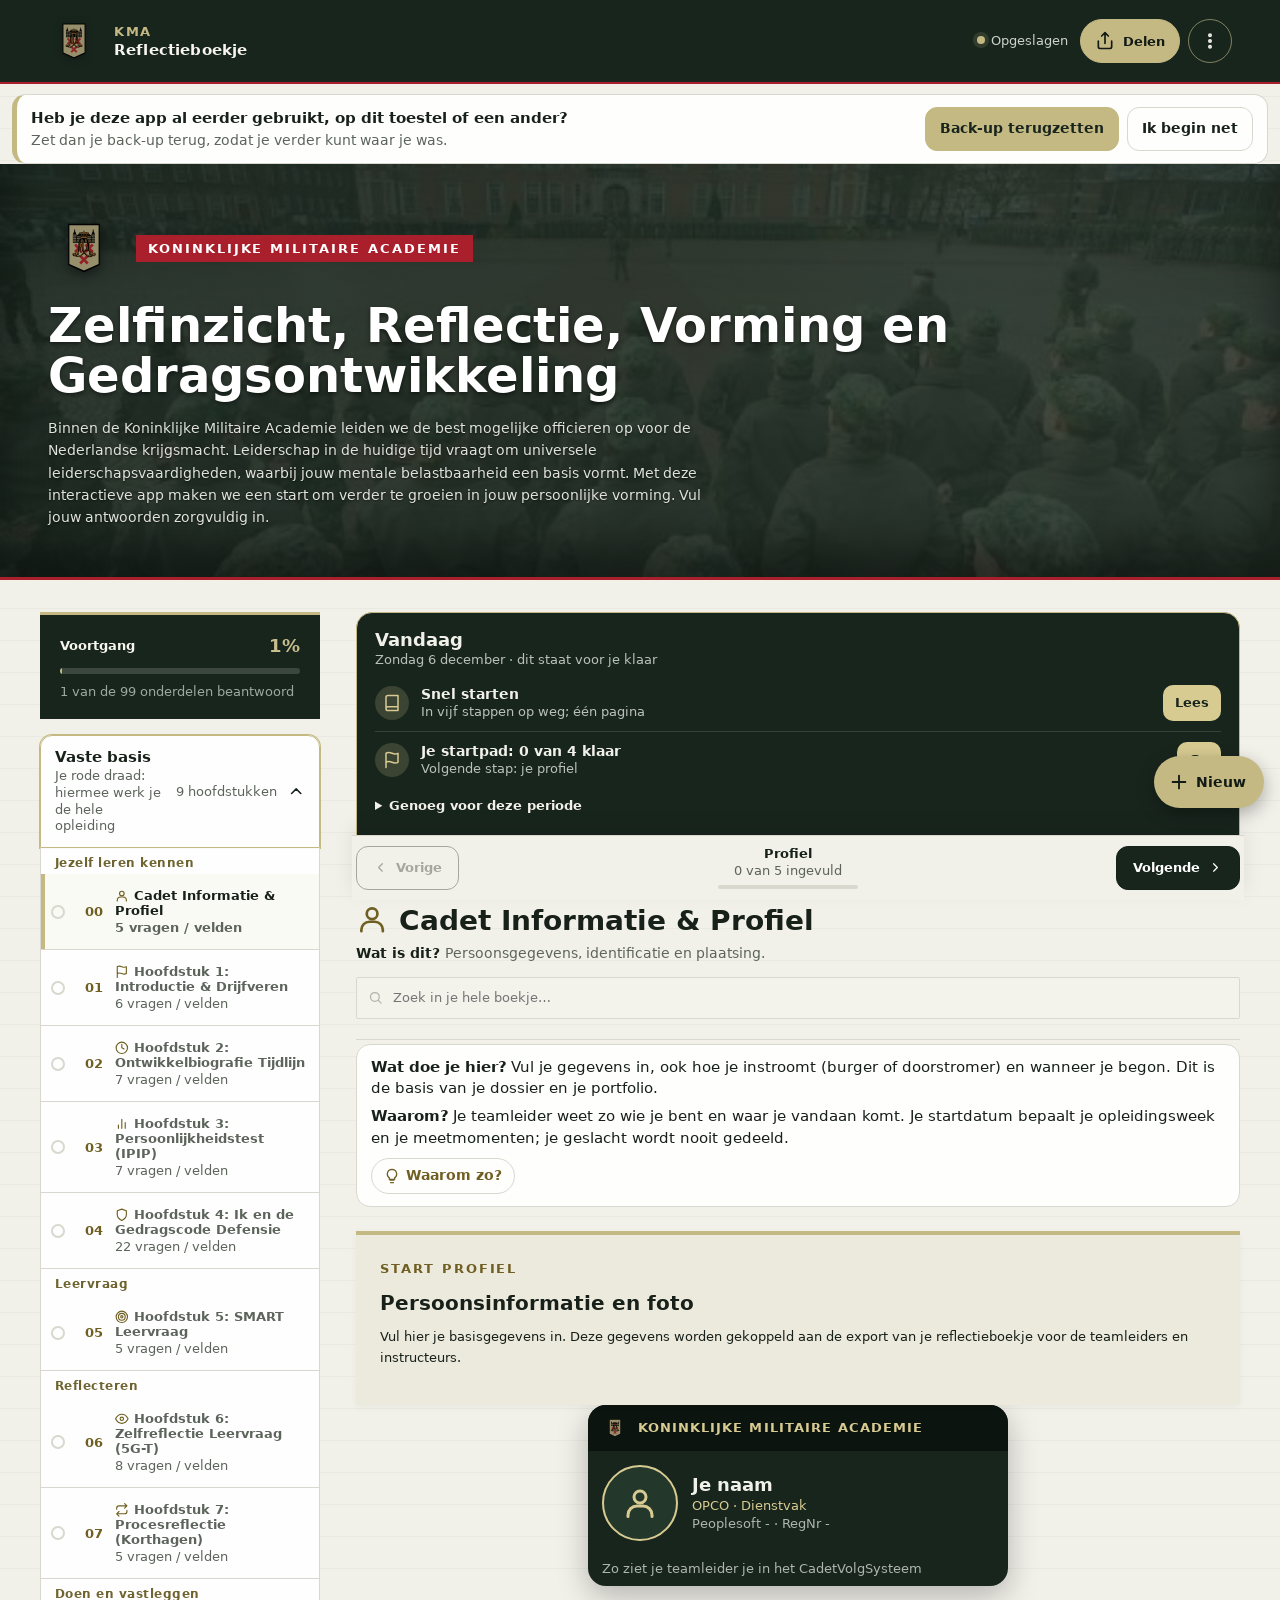
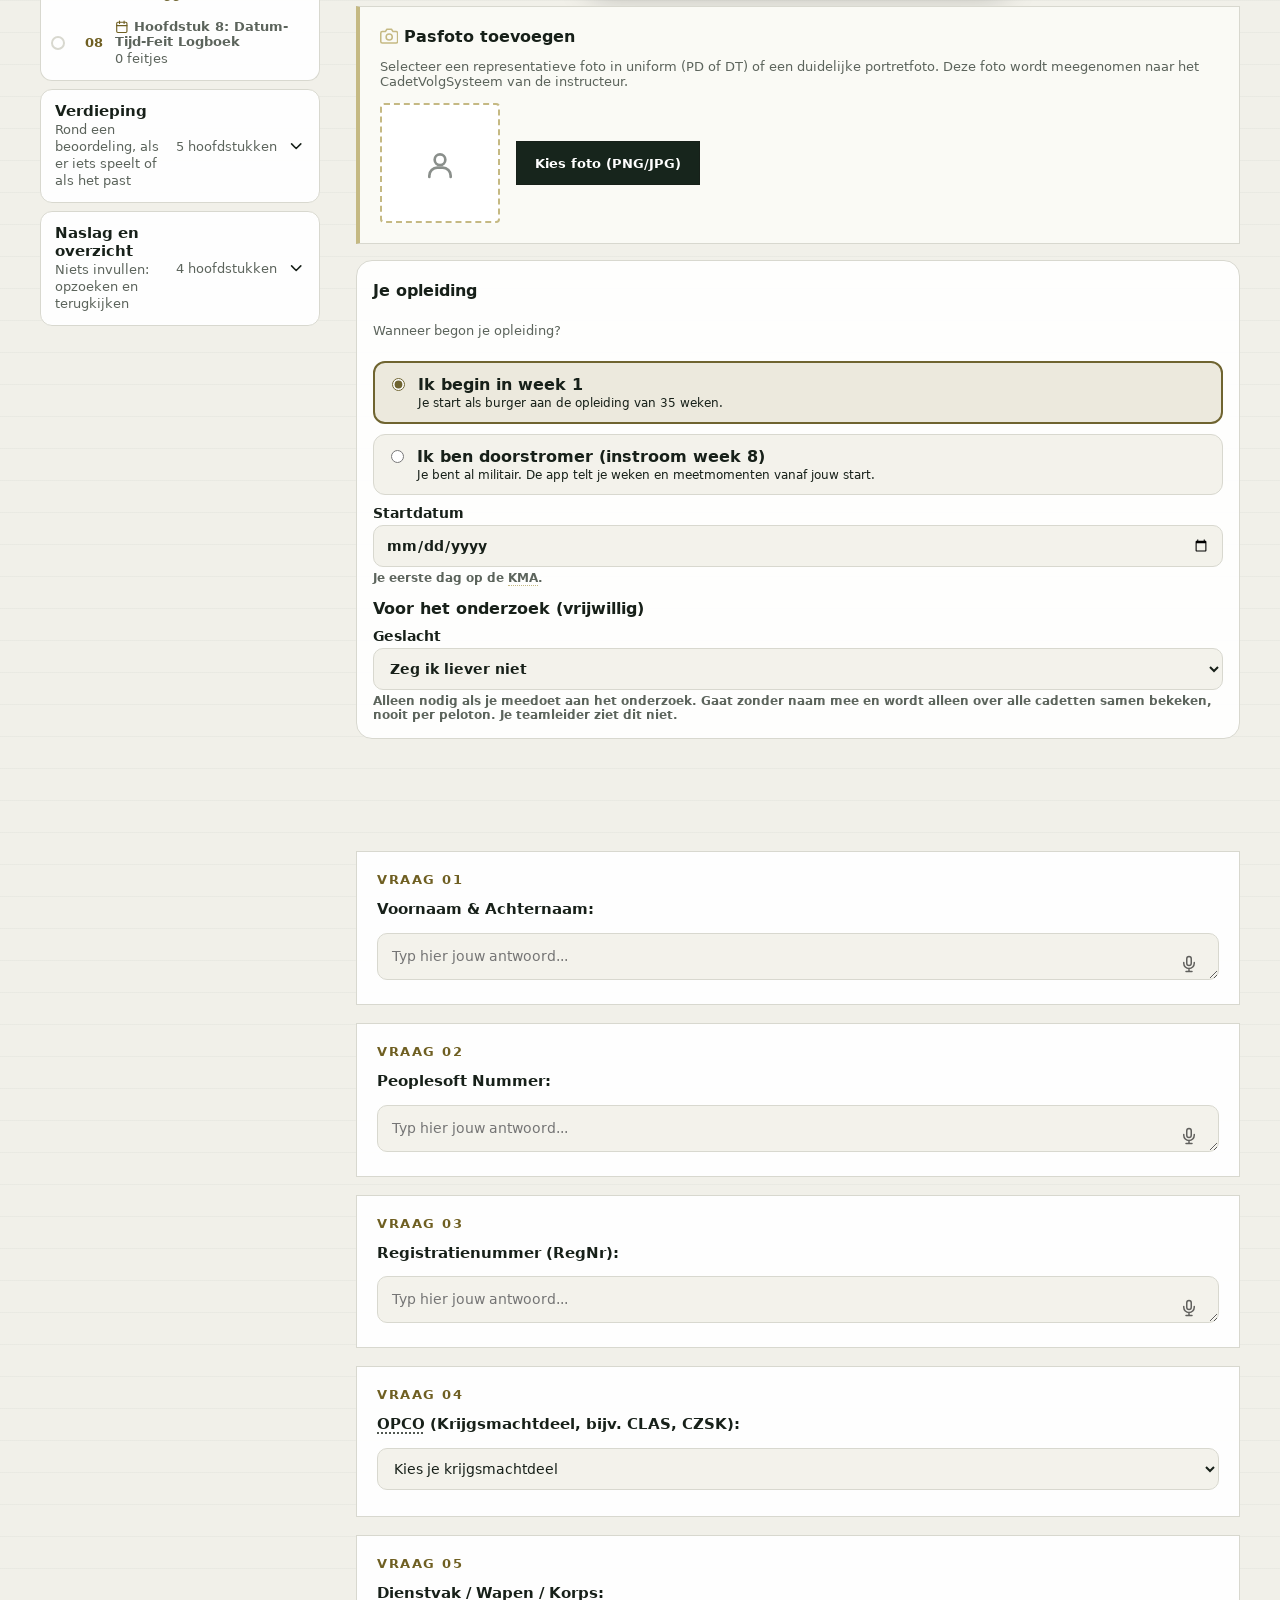
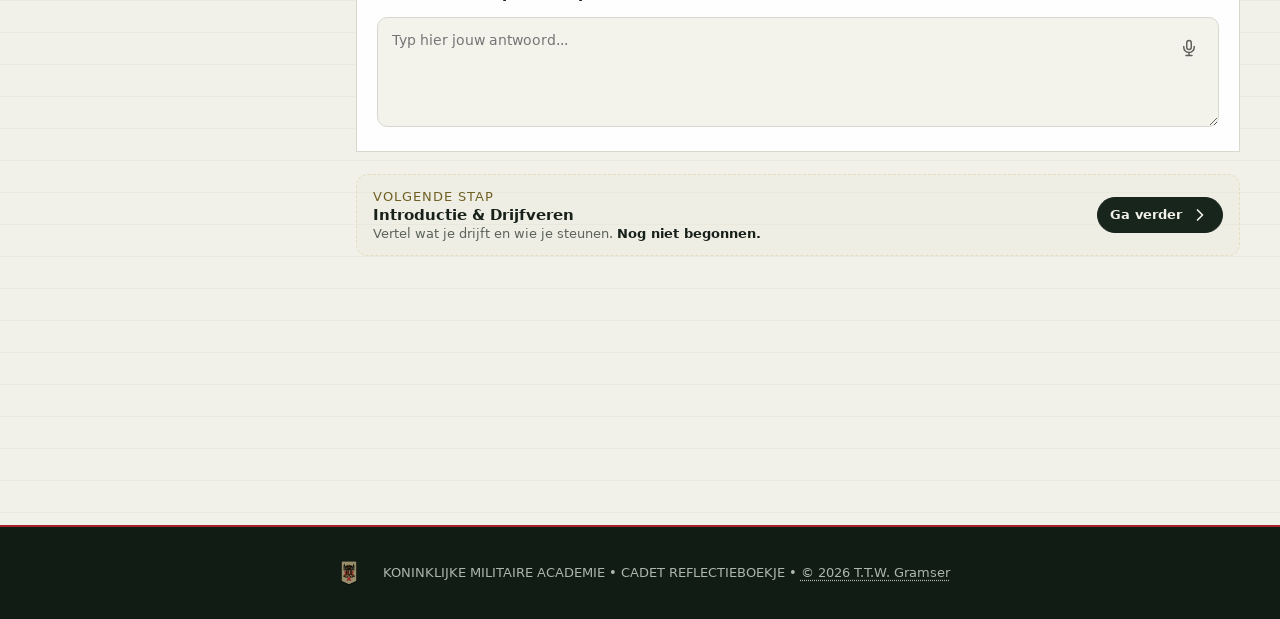
==== commit e82547c8: "Website 4.31.0 Co-Authored-By: Claude Opus 5.5 <noreply@anthropic.com> Claude-Session: https://claud" ====
--- a/reflectieboekje/index.html
+++ b/reflectieboekje/index.html
@@ -473,7 +473,7 @@
         <div class="modal-card">
           <div style="display:flex; justify-content:space-between; align-items:center; margin-bottom:16px; border-bottom:2px solid var(--accent-red); padding-bottom:12px;">
             <div>
-              <h3 style="margin:0; color:var(--text-primary);">📊 Persoonlijkheidstest (96 stellingen)</h3>
+              <h3 style="margin:0; color:var(--text-primary);">📊 Persoonlijkheidstest</h3>
               <small style="color:var(--text-muted);">Inclusief Zelfbeoordeling & 360° Observators</small>
             </div>
             <button type="button" style="background:transparent; color:var(--text-primary); border:1px solid var(--border-color); font-size:18px; cursor:pointer;" onclick="closeHexacoTestModal()">✕</button>
@@ -1124,12 +1124,12 @@
         },
         {
           title: "Persoonlijkheidstest (IPIP)",
-          description: "Persoonlijkheid, spanning, 96 stellingen, 360°-observatoren en SWOT.",
+          description: "Persoonlijkheid, spanning, kort (96) of lang (240 stellingen), 360°-observatoren en SWOT.",
           guidance: `
             <div class="guidance-card">
               <p class="guidance-kicker">Persoonlijkheidstest & 360° Feedback</p>
               <h3>Over de persoonlijkheidstest & Gedragscode Defensie</h3>
-              <p>De persoonlijkheidstest geeft woorden aan jouw persoonlijke kenmerken: Integriteit, Emotionaliteit, Extraversie, Verdraagzaamheid, Consciëntieusheid en Openheid voor ervaringen (het zes-factorenmodel van persoonlijkheid).</p><p style="font-size:13px;">De 96 stellingen komen uit de <em>International Personality Item Pool</em> (IPIP-HEXACO-schalen, Ashton, Lee &amp; Goldberg, 2007; ipip.ori.org). Die zijn vrij te gebruiken (publiek domein). Nederlandse vertaling voor deze app.</p>
+              <p>De persoonlijkheidstest geeft woorden aan jouw persoonlijke kenmerken: Integriteit, Emotionaliteit, Extraversie, Verdraagzaamheid, Consciëntieusheid en Openheid voor ervaringen (het zes-factorenmodel van persoonlijkheid).</p><p style="font-size:13px;">Je kiest de korte test (96 stellingen) of de lange (240: de 96 plus 144 aanvullende). De stellingen komen uit de <em>International Personality Item Pool</em> (IPIP-HEXACO-schalen, Ashton, Lee &amp; Goldberg, 2007; ipip.ori.org). Die zijn vrij te gebruiken (publiek domein). Nederlandse vertaling voor deze app.</p>
               <button type="button" class="button primary" onclick="openHexacoTestModal()" style="margin-top:10px;">📝 Vul de persoonlijkheidstest in (zelf &amp; 360°)</button>
             </div>
           `,
@@ -1824,7 +1824,7 @@
             <div class="widget-box">
               <div style="display:flex; justify-content:space-between; align-items:center; flex-wrap:wrap; gap:10px; margin-bottom:12px;">
                 <h4 style="margin:0;">📊 Persoonlijkheidsprofiel & Gedragscode Defensie Vertaling</h4>
-                <button type="button" class="button primary" onclick="openHexacoTestModal()" style="font-size:13px; padding:6px 12px;">📝 Vul 100-vragen Test In</button>
+                <button type="button" class="button primary" onclick="openHexacoTestModal()" style="font-size:13px; padding:6px 12px;">📝 Vul de persoonlijkheidstest in</button>
               </div>
               <p style="font-size:13px; color:var(--text-muted); margin-bottom:14px;">Je scores worden hieronder getoond. Deze scores worden <strong>automatisch berekend</strong> wanneer jij (of je 360° observators) de test voltooien en opslaan.</p>
 
--- a/reflectieboekje/kma-ui.css
+++ b/reflectieboekje/kma-ui.css
@@ -562,3 +562,7 @@
 .kma-snel-stappen li span { font-size: 13px; color: var(--text-muted); }
 .kma-snel h4 { margin: 12px 0 4px; }
 .kma-snel-rechten { margin: 0; padding-left: 18px; font-size: 13px; display: flex; flex-direction: column; gap: 4px; }
+/* 4.31: deelmap voor instructeurs */
+.kma-invite-steps li.ok { text-decoration: line-through; opacity: .7; }
+.kma-staf-nieuw { display: flex; gap: 12px; align-items: center; justify-content: space-between; margin: 0 0 12px; padding: 12px 14px; border-radius: 12px; background: rgba(47, 158, 91, .14); border: 1px solid rgba(47, 158, 91, .35); }
+.kma-staf-nieuw div { display: flex; flex-direction: column; gap: 2px; font-size: 14px; }
--- a/reflectieboekje/kma-chapters.css
+++ b/reflectieboekje/kma-chapters.css
@@ -1979,6 +1979,9 @@
 .kma-instroom-keuze.on { border: 2px solid var(--accent-gold-text); background: var(--bg-card-deep); }
 .kma-instroom-keuze input { margin-top: 3px; accent-color: var(--accent-gold-text); }
 .kma-instroom-keuze span { display: flex; flex-direction: column; gap: 2px; }
+/* 4.31: eigen tekstkleur, zodat de keuze niet de (overgaande) kleur van de kaart erft (contrast in donker) */
+.kma-instroom-keuze b { color: var(--text-primary); }
+.kma-instroom-keuze small { color: var(--text-primary); }
 .kma-instroom-keuze small, .kma-instroom-veld small { font-size: 12px; }
 .kma-instroom-veld { display: flex; flex-direction: column; gap: 4px; font-weight: 600; font-size: 14px; }
 .kma-instroom-veld input, .kma-instroom-veld select { font-weight: 400; }
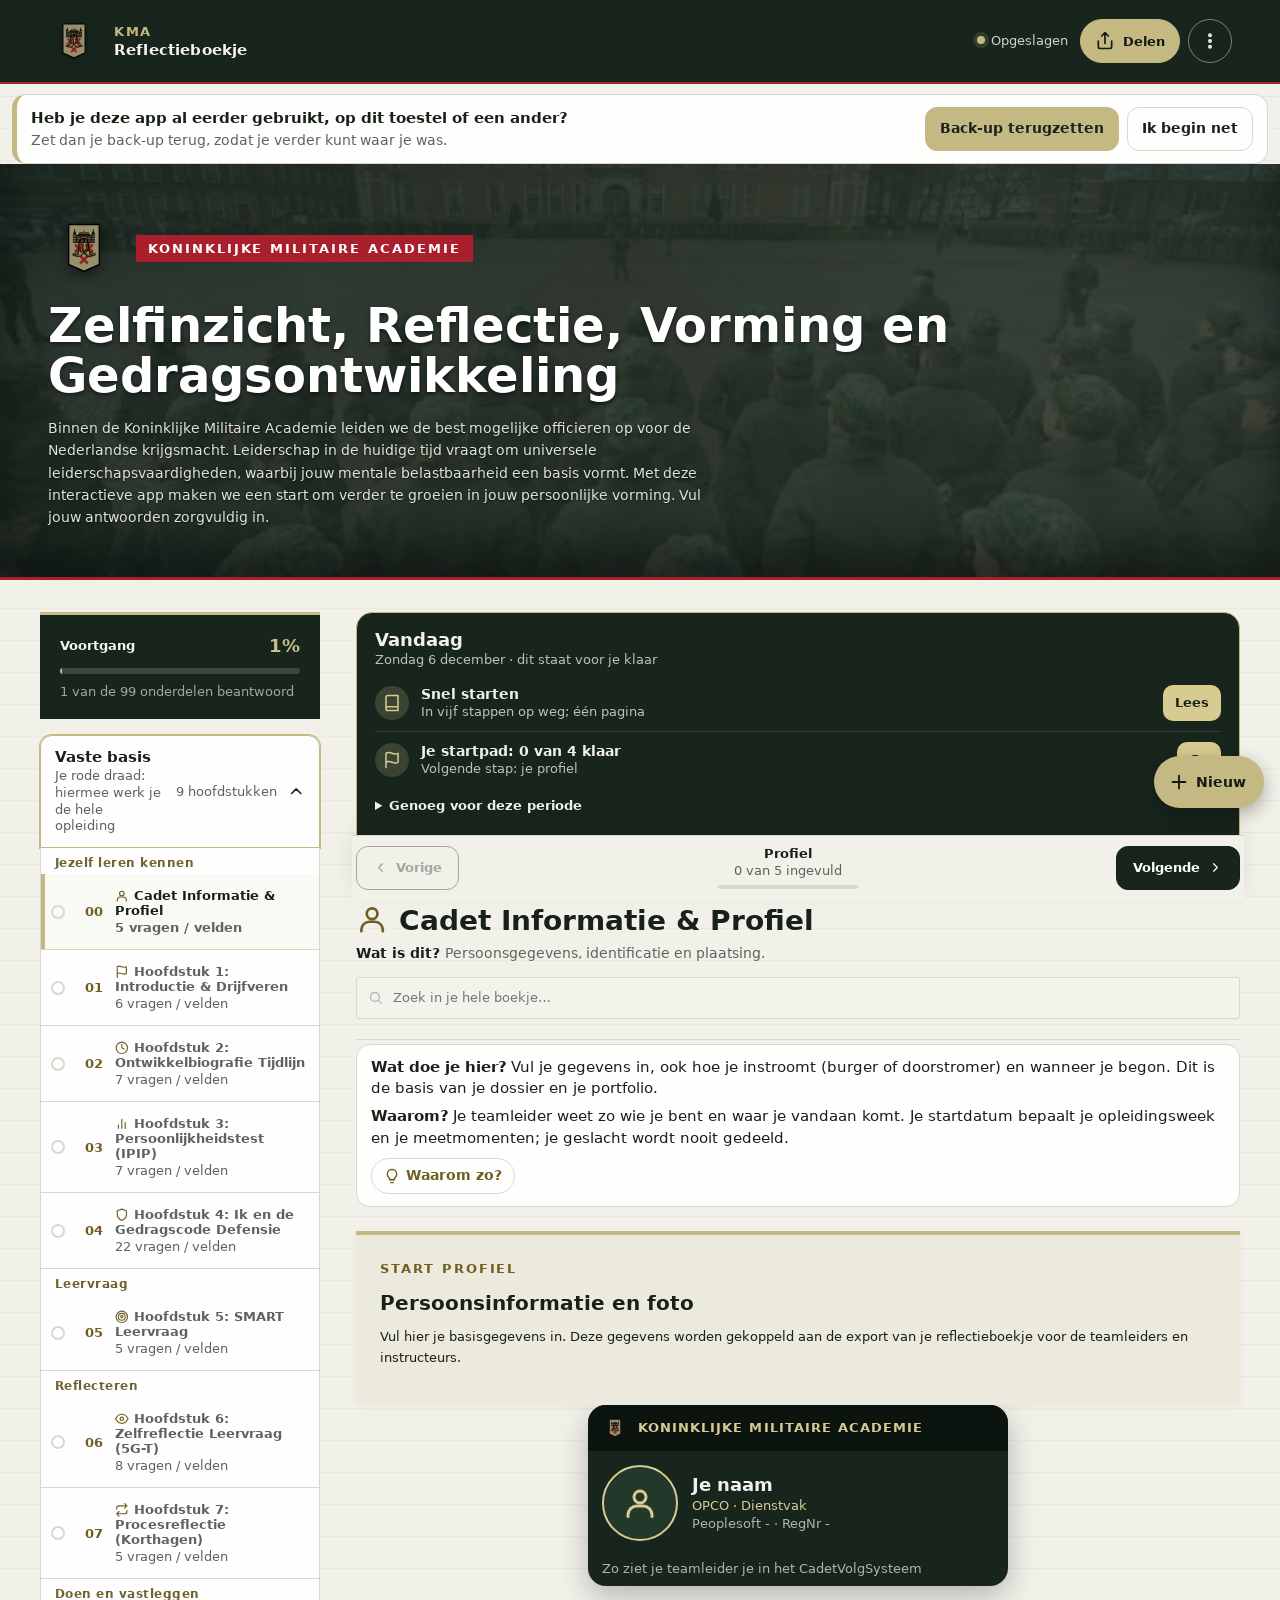
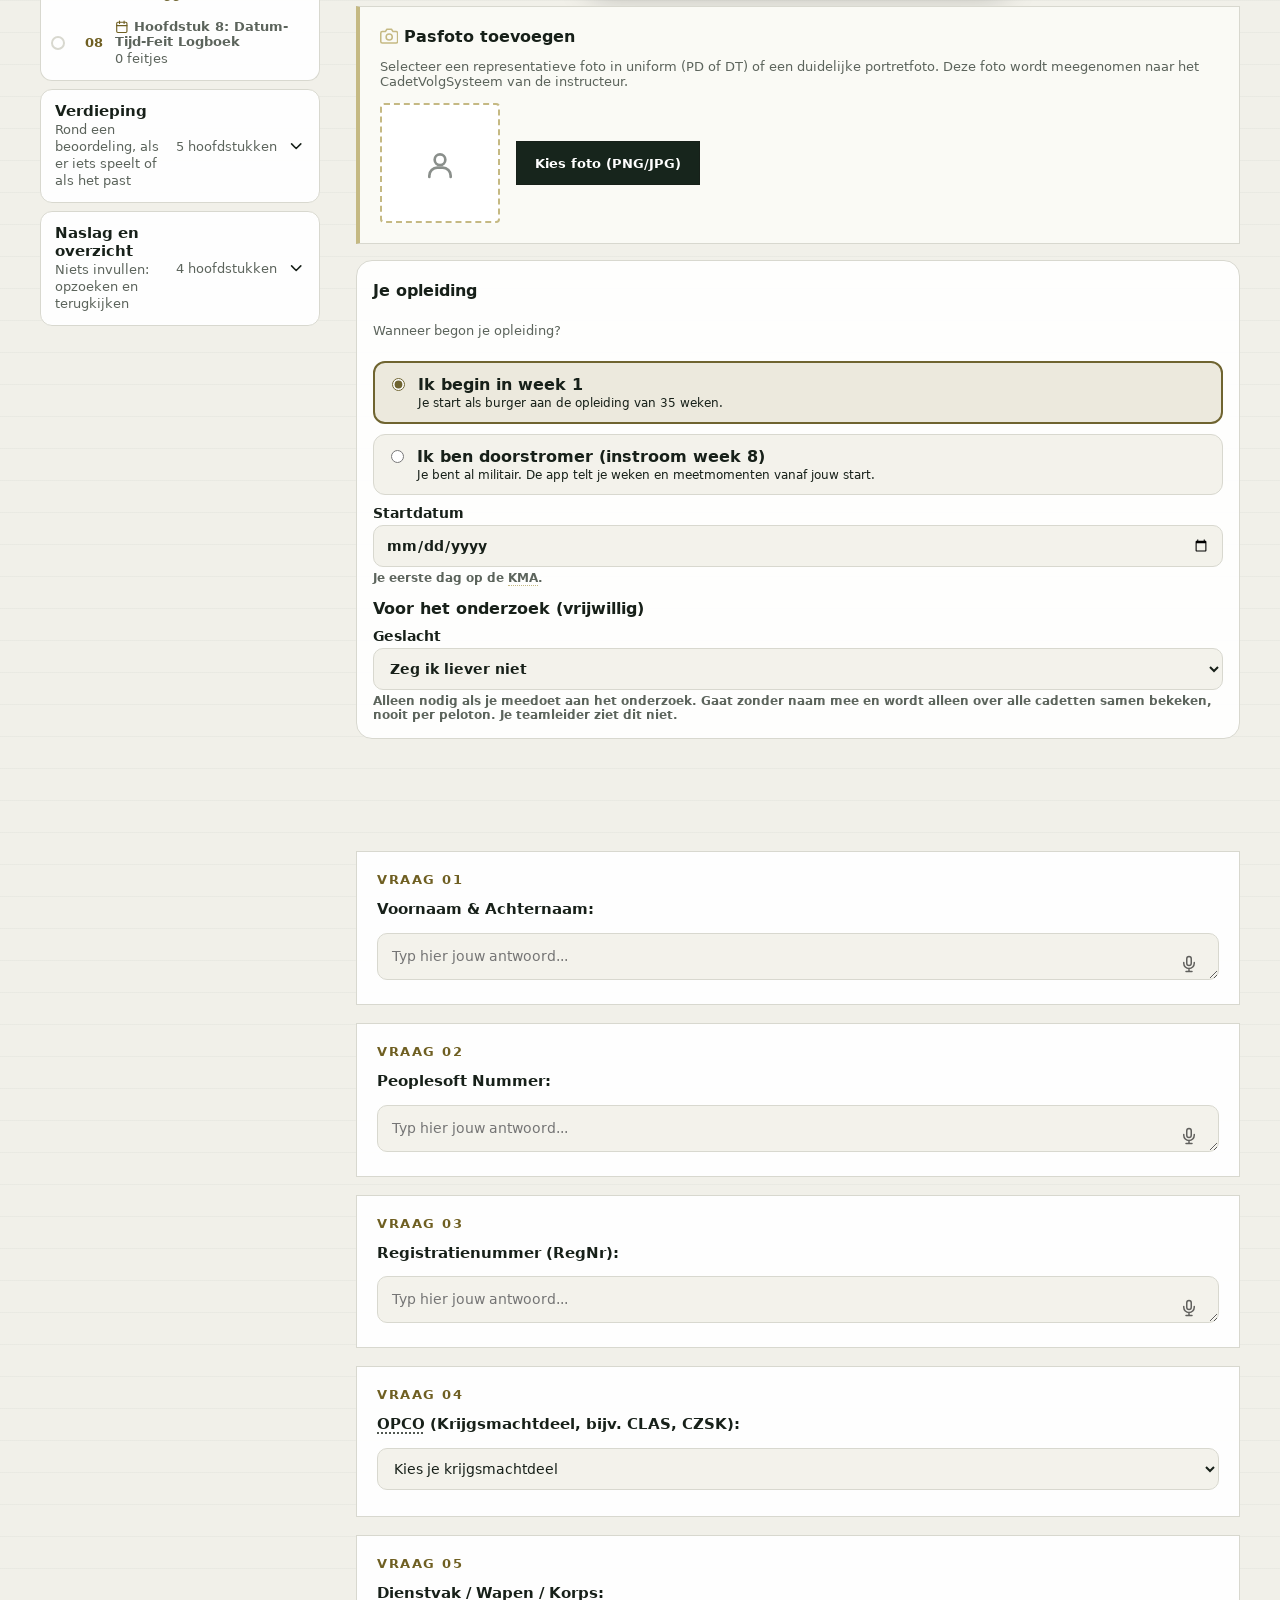
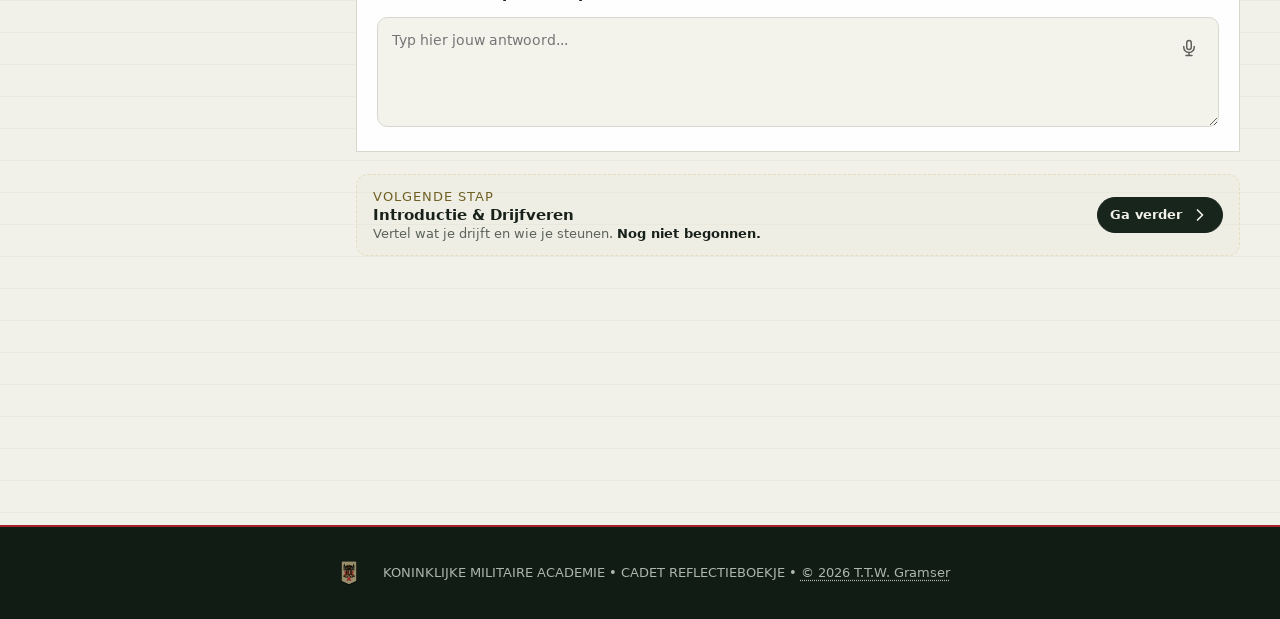
==== commit ca6d10e3: "Website 4.35.0 Co-Authored-By: Claude Opus 5.5 <noreply@anthropic.com> Claude-Session: https://claud" ====
--- a/reflectieboekje/index.html
+++ b/reflectieboekje/index.html
@@ -13,6 +13,7 @@
     <script src="kma-web-veilig.js" defer></script>
     <link rel="stylesheet" href="fonts/fonts.css" />
     <script src="kma-bridge.js"></script>
+    <script src="kma-html.js"></script>
     <script src="kma-5gt.js"></script>
     <script src="kma-patterns.js"></script>
     <script src="kma-transfer.js"></script>
--- a/reflectieboekje/kma-chapters.css
+++ b/reflectieboekje/kma-chapters.css
@@ -857,6 +857,32 @@
 .kma-deel-row { display: flex; justify-content: space-between; gap: 10px; padding: 8px 0; border-bottom: 1px solid var(--border-color); font-size: 13.5px; }
 .kma-deel-row span { color: var(--text-muted); }
 .kma-deel-row.warn strong { color: var(--accent-red, #c8463a); }
+.kma-deel-row.ok strong { color: var(--accent-green, #2f7d4f); }
+.kma-controle { list-style: none; padding: 0; margin: 6px 0 10px; }
+.kma-controle li { padding: 8px 10px; margin: 6px 0; border-radius: 8px; border-left: 4px solid var(--accent-red, #c8463a); background: var(--bg-secondary, rgba(0,0,0,.03)); font-size: 13.5px; }
+.kma-controle li.kma-controle-let { border-left-color: var(--accent-gold, #b8860b); }
+.kma-controle li b { display: block; color: var(--text-primary); }
+.kma-controle li span { color: var(--text-secondary, var(--text-primary)); }
+.kma-controle-ok { padding: 10px; border-radius: 8px; border-left: 4px solid var(--accent-green, #2f7d4f); background: var(--bg-secondary, rgba(0,0,0,.03)); }
+.kma-controle-rap pre { white-space: pre-wrap; font-size: 12px; max-height: 180px; overflow: auto; }
+.kma-invite-qr { display: flex; justify-content: center; padding: 10px; background: #fff; border-radius: 8px; margin: 8px 0; }
+.kma-inv-reader { display: none; margin: 8px 0; }
+.kma-inv-reader.on { display: block; }
+.kma-vector { margin: 10px 0; }
+.kma-vector svg { width: 100%; max-width: 300px; display: block; margin: 0 auto; }
+.kma-vector .vz { stroke: var(--accent-gold, #b8860b); fill: var(--accent-gold, #b8860b); }
+.kma-vector .va { stroke: #3d6fb5; fill: #3d6fb5; }
+.kma-vector .vas { stroke: var(--border-color, #ccc); }
+.kma-vector text { font-size: 11px; fill: var(--text-muted, #777); }
+.kma-vector table { width: 100%; font-size: 13px; border-collapse: collapse; margin-top: 6px; }
+.kma-vector td small { display: block; color: var(--text-muted); font-size: 11.5px; }
+@media (max-width: 420px) { .kma-vector table { font-size: 12px; } .kma-vector td, .kma-vector th { padding: 3px 3px; } }
+.kma-vector td, .kma-vector th { padding: 4px 6px; border-bottom: 1px solid var(--border-color); text-align: left; }
+.kma-facet h5 { margin: 10px 0 4px; font-size: 13.5px; }
+.kma-facet-row { display: grid; grid-template-columns: 9.5em 1fr 2.4em; gap: 8px; align-items: center; font-size: 13px; margin: 3px 0; }
+.kma-facet-row i { display: block; height: 8px; border-radius: 4px; background: var(--border-color, #ddd); position: relative; }
+.kma-facet-row i b { position: absolute; left: 0; top: 0; bottom: 0; border-radius: 4px; background: var(--accent-gold, #b8860b); }
+.kma-facet-row small { grid-column: 1 / -1; color: var(--text-muted); margin: -2px 0 4px; }
 .kma-deel-btns { margin-top: 12px; flex-wrap: wrap; }
 /* DTF's kiezen om te delen */
 .kma-dtfpick { display: grid; gap: 6px; max-height: 50vh; overflow-y: auto; margin: 8px 0 12px; }
@@ -1227,6 +1253,7 @@
 .kma-staff-row { display: flex; align-items: center; gap: 8px; padding: 10px 12px; border: 1px solid var(--border-color); border-radius: 12px; }
 .kma-staff-row > div { flex: 1; min-width: 0; display: grid; }
 .kma-staff-row small { color: var(--text-muted); font-size: 13px; }
+.kma-staff-row small .kma-staff-fout { color: var(--danger-color, #b33a3a); font-weight: 600; }
 .kma-invite-code { margin: 12px 0; text-align: center; }
 .kma-invite-code code { display: inline-block; white-space: nowrap; font-size: clamp(18px, 6.5vw, 26px); letter-spacing: .08em; padding: 12px 18px; border-radius: 12px; border: 2px solid var(--accent-gold); font-weight: 700; user-select: all; }
 .kma-invite-steps { margin: 8px 0 12px 18px; padding: 0; display: grid; gap: 6px; font-size: 14px; }
